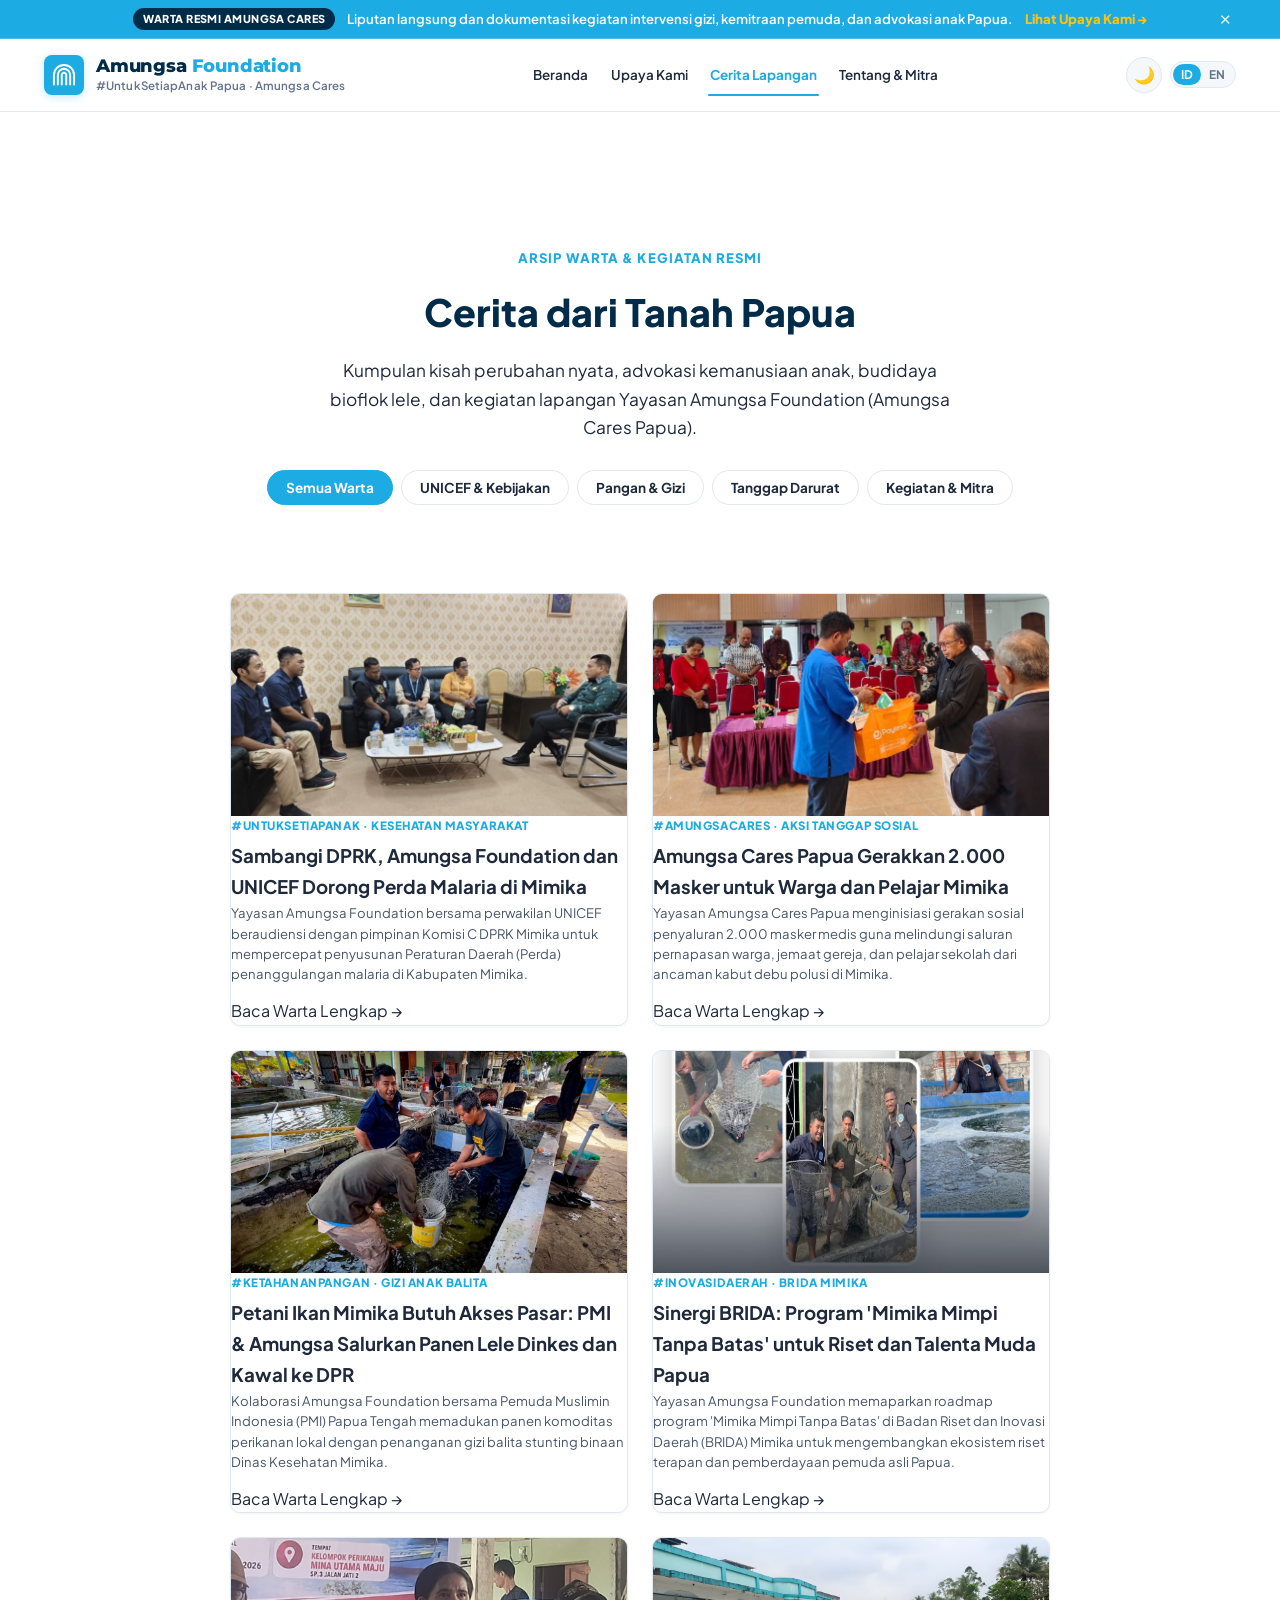
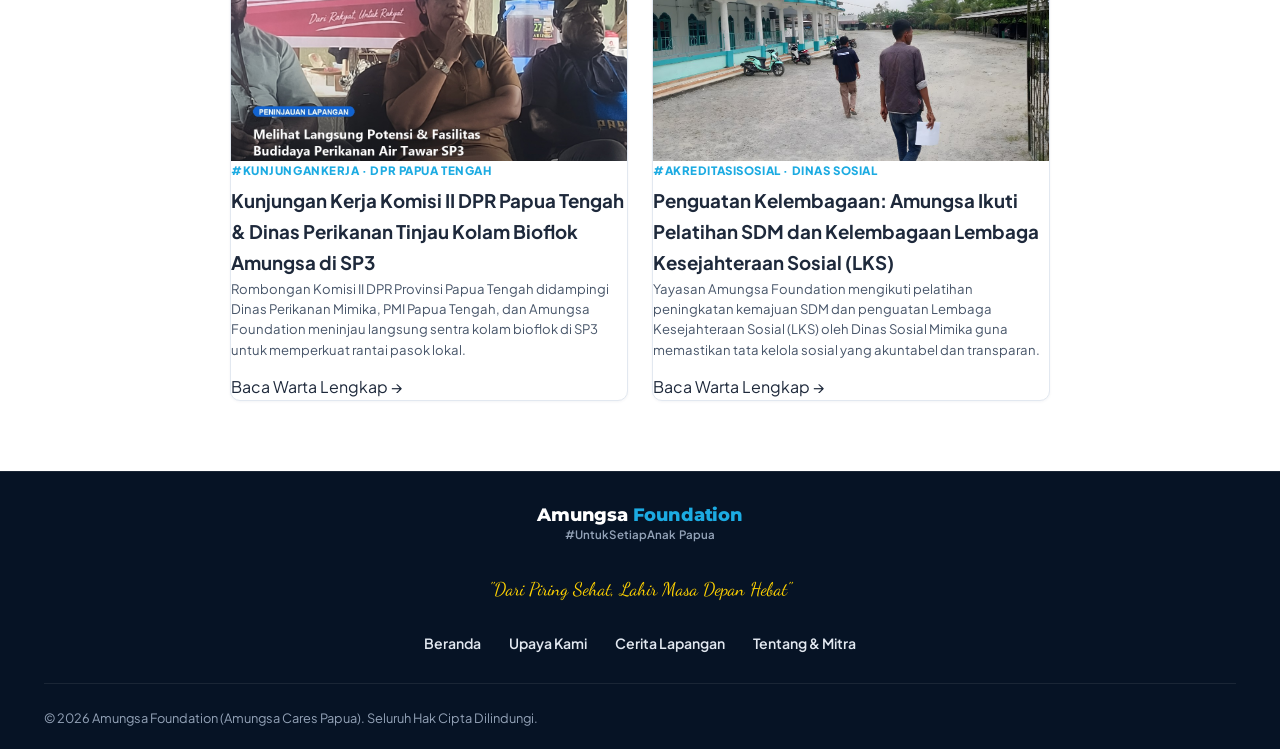
==== berita.html @ 94539292 "feat: buat sistem warta mandiri internal dan integrasikan postingan kegiatan galeri papua & instagra" ====
<!DOCTYPE html>
<html lang="id" data-theme="light">
<head>
  <meta charset="UTF-8">
  <meta name="viewport" content="width=device-width, initial-scale=1.0">
  <title id="pageTitle">Warta & Cerita Lapangan — Amungsa Foundation</title>
  <meta name="description" id="pageDescription" content="Dokumentasi resmi, laporan kegiatan kemanusiaan, aksi gizi balita, dan advokasi kebijakan Yayasan Amungsa Foundation (Amungsa Cares Papua).">

  <!-- Favicon Suite -->
  <link rel="icon" type="image/svg+xml" href="favicon.svg">
  <link rel="icon" type="image/png" sizes="32x32" href="favicon-32x32.png">
  <link rel="icon" type="image/png" sizes="16x16" href="favicon-16x16.png">
  <link rel="apple-touch-icon" sizes="180x180" href="apple-touch-icon.png">
  <link rel="manifest" href="site.webmanifest">
  <meta name="theme-color" content="#1CABE2">

  <!-- Google Fonts -->
  <link rel="preconnect" href="https://fonts.googleapis.com">
  <link rel="preconnect" href="https://fonts.gstatic.com" crossorigin>
  <link href="https://fonts.googleapis.com/css2?family=Dancing+Script:wght@700&family=Montserrat:wght@600;700;800;900&family=Plus+Jakarta+Sans:wght@400;500;600;700;800&display=swap" rel="stylesheet">
  <link rel="stylesheet" href="style.css?v=4.2">
  <style>
    /* ==========================================================================
       STANDALONE ARTICLE & NEWS PORTAL STYLES (UNICEF EDITORIAL DESIGN)
       ========================================================================== */
    .article-page-wrap {
      padding-top: 100px;
      padding-bottom: 70px;
      min-height: 85vh;
      background: var(--color-bg-primary);
    }
    .article-container {
      max-width: 860px;
      margin: 0 auto;
      padding: 0 1.25rem;
    }
    .article-breadcrumb {
      display: flex;
      align-items: center;
      gap: 8px;
      font-size: 0.85rem;
      font-weight: 600;
      color: var(--color-text-secondary);
      margin-bottom: 1.25rem;
    }
    .article-breadcrumb a {
      color: var(--color-unicef-blue);
      text-decoration: none;
    }
    .article-breadcrumb a:hover {
      text-decoration: underline;
    }
    .article-header {
      margin-bottom: 2rem;
    }
    .article-badge-row {
      display: flex;
      align-items: center;
      gap: 10px;
      margin-bottom: 1rem;
      flex-wrap: wrap;
    }
    .article-category-badge {
      display: inline-block;
      background: rgba(28, 171, 226, 0.12);
      color: var(--color-unicef-blue);
      font-size: 0.78rem;
      font-weight: 800;
      letter-spacing: 0.05em;
      text-transform: uppercase;
      padding: 4px 12px;
      border-radius: var(--radius-full);
    }
    .article-read-time {
      font-size: 0.82rem;
      color: var(--color-text-secondary);
      font-weight: 600;
    }
    .article-title {
      font-size: 2.25rem;
      font-weight: 800;
      line-height: 1.25;
      color: var(--color-unicef-navy);
      margin-bottom: 1rem;
    }
    [data-theme="dark"] .article-title {
      color: #ffffff;
    }
    .article-subtitle {
      font-size: 1.15rem;
      line-height: 1.55;
      color: var(--color-text-secondary);
      margin-bottom: 1.5rem;
      font-weight: 500;
    }
    .article-meta-card {
      display: flex;
      align-items: center;
      justify-content: space-between;
      gap: 1rem;
      padding: 1rem 1.25rem;
      background: var(--color-bg-card);
      border: 1px solid var(--color-border);
      border-radius: var(--radius-md);
      flex-wrap: wrap;
    }
    .meta-author-group {
      display: flex;
      flex-direction: column;
      gap: 3px;
    }
    .meta-author-name {
      font-size: 0.92rem;
      font-weight: 700;
      color: var(--color-unicef-navy);
    }
    [data-theme="dark"] .meta-author-name {
      color: #ffffff;
    }
    .meta-date-loc {
      font-size: 0.82rem;
      color: var(--color-text-secondary);
    }
    .meta-share-group {
      display: flex;
      align-items: center;
      gap: 8px;
    }
    .btn-share-item {
      display: inline-flex;
      align-items: center;
      gap: 6px;
      padding: 6px 12px;
      font-size: 0.8rem;
      font-weight: 700;
      border-radius: var(--radius-sm);
      border: 1px solid var(--color-border);
      background: var(--color-bg-primary);
      color: var(--color-unicef-navy);
      cursor: pointer;
      text-decoration: none;
      transition: all 0.2s ease;
    }
    [data-theme="dark"] .btn-share-item {
      color: #ffffff;
    }
    .btn-share-item:hover {
      background: var(--color-unicef-blue);
      color: #ffffff;
      border-color: var(--color-unicef-blue);
    }
    .article-featured-media {
      margin: 2rem 0;
      border-radius: var(--radius-lg);
      overflow: hidden;
      background: var(--color-bg-card);
      border: 1px solid var(--color-border);
    }
    .article-featured-img {
      width: 100%;
      height: auto;
      max-height: 480px;
      object-fit: cover;
      display: block;
    }
    .article-media-caption {
      padding: 0.75rem 1.25rem;
      font-size: 0.84rem;
      color: var(--color-text-secondary);
      font-style: italic;
      background: rgba(0, 0, 0, 0.03);
      border-top: 1px solid var(--color-border);
    }
    .article-body-content {
      font-size: 1.08rem;
      line-height: 1.8;
      color: var(--color-text-primary);
    }
    .article-body-content p {
      margin-bottom: 1.4rem;
    }
    .article-body-content p.lead-paragraph {
      font-size: 1.2rem;
      line-height: 1.7;
      font-weight: 500;
      color: var(--color-unicef-navy);
      border-left: 4px solid var(--color-unicef-blue);
      padding-left: 1.2rem;
      margin-bottom: 1.6rem;
    }
    [data-theme="dark"] .article-body-content p.lead-paragraph {
      color: #e0f2fe;
    }
    .article-body-content h3 {
      font-size: 1.45rem;
      font-weight: 800;
      color: var(--color-unicef-navy);
      margin-top: 2rem;
      margin-bottom: 0.85rem;
    }
    [data-theme="dark"] .article-body-content h3 {
      color: #ffffff;
    }
    .editorial-quote {
      margin: 1.75rem 0;
      padding: 1.25rem 1.5rem;
      background: rgba(28, 171, 226, 0.07);
      border-left: 4px solid var(--color-unicef-yellow);
      border-radius: 0 var(--radius-md) var(--radius-md) 0;
    }
    .editorial-quote p {
      font-size: 1.15rem;
      font-style: italic;
      font-weight: 600;
      color: var(--color-unicef-navy);
      margin-bottom: 0.5rem;
      line-height: 1.6;
    }
    [data-theme="dark"] .editorial-quote p {
      color: #f1f5f9;
    }
    .editorial-quote cite {
      font-size: 0.88rem;
      font-weight: 700;
      color: var(--color-unicef-blue);
      display: block;
    }
    .article-callout-box {
      margin: 1.75rem 0;
      padding: 1.25rem 1.5rem;
      background: var(--color-bg-card);
      border: 1px solid var(--color-border);
      border-radius: var(--radius-md);
    }
    .article-callout-box h4 {
      font-size: 1.05rem;
      font-weight: 800;
      color: var(--color-unicef-navy);
      margin-bottom: 0.75rem;
    }
    [data-theme="dark"] .article-callout-box h4 {
      color: #ffffff;
    }
    .article-callout-box ul {
      padding-left: 1.25rem;
      margin-bottom: 0;
    }
    .article-callout-box li {
      margin-bottom: 0.5rem;
    }
    .article-gallery-section {
      margin-top: 2.5rem;
      padding-top: 1.5rem;
      border-top: 1px solid var(--color-border);
    }
    .article-gallery-title {
      font-size: 1.2rem;
      font-weight: 800;
      color: var(--color-unicef-navy);
      margin-bottom: 1rem;
    }
    [data-theme="dark"] .article-gallery-title {
      color: #ffffff;
    }
    .article-gallery-grid {
      display: grid;
      grid-template-columns: repeat(auto-fit, minmax(240px, 1fr));
      gap: 1rem;
    }
    .gallery-card {
      background: var(--color-bg-card);
      border: 1px solid var(--color-border);
      border-radius: var(--radius-md);
      overflow: hidden;
    }
    .gallery-card img {
      width: 100%;
      height: 180px;
      object-fit: cover;
      display: block;
      cursor: pointer;
      transition: transform 0.25s ease;
    }
    .gallery-card img:hover {
      transform: scale(1.03);
    }
    .gallery-caption {
      padding: 0.65rem 0.85rem;
      font-size: 0.8rem;
      color: var(--color-text-secondary);
      line-height: 1.4;
    }
    .article-footer-nav {
      margin-top: 3rem;
      padding-top: 2rem;
      border-top: 2px solid var(--color-border);
      display: flex;
      justify-content: space-between;
      align-items: center;
      flex-wrap: wrap;
      gap: 1rem;
    }
    .related-stories-section {
      margin-top: 3rem;
      padding-top: 2rem;
      border-top: 1px solid var(--color-border);
    }
    .related-stories-title {
      font-size: 1.35rem;
      font-weight: 800;
      color: var(--color-unicef-navy);
      margin-bottom: 1.25rem;
    }
    [data-theme="dark"] .related-stories-title {
      color: #ffffff;
    }
    .related-grid {
      display: grid;
      grid-template-columns: repeat(auto-fit, minmax(260px, 1fr));
      gap: 1.25rem;
    }

    /* PORTAL VIEW STYLES */
    .portal-hero {
      text-align: center;
      padding: 2rem 0 3rem;
    }
    .portal-hero-tag {
      display: inline-block;
      font-size: 0.82rem;
      font-weight: 800;
      letter-spacing: 0.08em;
      text-transform: uppercase;
      color: var(--color-unicef-blue);
      margin-bottom: 0.75rem;
    }
    .portal-hero-title {
      font-size: 2.35rem;
      font-weight: 900;
      color: var(--color-unicef-navy);
      margin-bottom: 0.85rem;
    }
    [data-theme="dark"] .portal-hero-title {
      color: #ffffff;
    }
    .portal-hero-desc {
      font-size: 1.08rem;
      color: var(--color-text-secondary);
      max-width: 650px;
      margin: 0 auto 1.75rem;
    }
    .portal-filter-tabs {
      display: flex;
      justify-content: center;
      gap: 8px;
      flex-wrap: wrap;
      margin-bottom: 2.5rem;
    }
    .filter-btn {
      padding: 8px 18px;
      font-size: 0.85rem;
      font-weight: 700;
      border-radius: var(--radius-full);
      border: 1px solid var(--color-border);
      background: var(--color-bg-card);
      color: var(--color-text-primary);
      cursor: pointer;
      transition: all 0.2s ease;
    }
    .filter-btn.active, .filter-btn:hover {
      background: var(--color-unicef-blue);
      color: #ffffff;
      border-color: var(--color-unicef-blue);
    }
    .portal-stories-grid {
      display: grid;
      grid-template-columns: repeat(auto-fit, minmax(270px, 1fr));
      gap: 1.5rem;
    }
  </style>
</head>
<body>

  <!-- Top Announcement Bar -->
  <aside class="announcement-bar" id="topAnnouncement">
    <div class="container announcement-content">
      <span class="announcement-tag">WARTA RESMI AMUNGSA CARES</span>
      <p class="announcement-text">
        Liputan langsung dan dokumentasi kegiatan intervensi gizi, kemitraan pemuda, dan advokasi anak Papua.
      </p>
      <a href="index.html#upaya" class="announcement-link">Lihat Upaya Kami →</a>
      <button class="announcement-close" id="closeAnnouncement" title="Tutup" aria-label="Tutup">✕</button>
    </div>
  </aside>

  <!-- Navigation Bar -->
  <header class="navbar" id="navbar">
    <div class="container nav-container">
      <a href="index.html" class="brand-logo" aria-label="Beranda Amungsa Foundation">
        <div class="logo-symbol">
          <svg viewBox="0 0 100 100" class="logo-svg" fill="none" stroke="currentColor" stroke-width="7" stroke-linecap="round">
            <path d="M50 14 C 30 14 14 30 14 50 L 14 84" />
            <path d="M86 84 L 86 50 C 86 30 70 14 50 14" />
            <path d="M50 28 C 38 28 28 38 28 50 L 28 84" />
            <path d="M72 84 L 72 50 C 72 38 62 28 50 28" />
            <path d="M50 42 C 46 42 42 46 42 50 L 42 84" />
            <path d="M58 84 L 58 50 C 58 46 54 42 50 42" />
          </svg>
        </div>
        <div class="brand-text">
          <span class="brand-name">Amungsa <span>Foundation</span></span>
          <span class="brand-sub">#UntukSetiapAnak Papua &middot; Amungsa Cares</span>
        </div>
      </a>

      <nav class="nav-menu" id="navMenu">
        <a href="index.html#beranda" class="nav-link">Beranda</a>
        <a href="index.html#upaya" class="nav-link">Upaya Kami</a>
        <a href="berita.html" class="nav-link active">Cerita Lapangan</a>
        <a href="index.html#tentang" class="nav-link">Tentang &amp; Mitra</a>
      </nav>

      <div class="nav-actions">
        <button class="theme-toggle-btn" id="themeToggleBtn" aria-label="Ganti Mode Tema" title="Ganti Mode Gelap / Terang">
          <span class="theme-icon theme-icon-dark" aria-hidden="true">🌙</span>
          <span class="theme-icon theme-icon-light" aria-hidden="true">☀️</span>
        </button>
        <div class="lang-switch" id="langSwitch">
          <button class="lang-btn active" data-lang="id" title="Bahasa Indonesia">ID</button>
          <button class="lang-btn" data-lang="en" title="English">EN</button>
        </div>
      </div>
    </div>
  </header>

  <main class="article-page-wrap">
    <div class="container article-container" id="mainArticleContent">
      <!-- Dynamic Article Content Injected via JS -->
      <div id="articleDetailView" style="display: none;">
        <nav class="article-breadcrumb" aria-label="Breadcrumb">
          <a href="index.html">Beranda</a>
          <span>/</span>
          <a href="berita.html">Cerita Lapangan</a>
          <span>/</span>
          <span id="bcArticleTitle">Detail Berita</span>
        </nav>

        <header class="article-header">
          <div class="article-badge-row">
            <span class="article-category-badge" id="artCatBadge">Advokasi Kebijakan</span>
            <span class="article-read-time" id="artReadTime">4 menit baca</span>
          </div>
          <h1 class="article-title" id="artTitle">Judul Artikel</h1>
          <p class="article-subtitle" id="artSubtitle">Subjudul ringkasan artikel.</p>

          <div class="article-meta-card">
            <div class="meta-author-group">
              <span class="meta-author-name" id="artAuthor">Tim Redaksi Amungsa Cares</span>
              <span class="meta-date-loc" id="artDateLoc">20 Agustus 2026 &middot; Mimika, Papua Tengah</span>
            </div>
            <div class="meta-share-group">
              <button type="button" class="btn-share-item" id="btnShareWa">
                <span>💬 WhatsApp</span>
              </button>
              <button type="button" class="btn-share-item" id="btnCopyLink">
                <span>🔗 Salin Tautan</span>
              </button>
            </div>
          </div>
        </header>

        <figure class="article-featured-media">
          <img src="" alt="" class="article-featured-img" id="artCoverImg">
          <figcaption class="article-media-caption" id="artCoverCaption"></figcaption>
        </figure>

        <article class="article-body-content" id="artBodyContent">
          <!-- Article text paragraphs -->
        </article>

        <!-- Gallery Section -->
        <section class="article-gallery-section" id="artGallerySection">
          <h3 class="article-gallery-title">📸 Dokumentasi Kegiatan Terkait</h3>
          <div class="article-gallery-grid" id="artGalleryGrid"></div>
        </section>

        <!-- Footer Navigation -->
        <div class="article-footer-nav">
          <a href="berita.html" class="btn btn-unicef-outline">
            &larr; Lihat Semua Cerita &amp; Liputan
          </a>
          <a href="index.html#tentang" class="btn btn-unicef-yellow">
            Hubungi Narahubung &amp; Kemitraan &rarr;
          </a>
        </div>

        <!-- Related Stories -->
        <section class="related-stories-section">
          <h3 class="related-stories-title">Cerita Terkait Lainnya</h3>
          <div class="related-grid" id="relatedStoriesGrid"></div>
        </section>
      </div>

      <!-- Portal View (When no ?id is specified) -->
      <div id="articlePortalView">
        <div class="portal-hero">
          <span class="portal-hero-tag">ARSIP WARTA &amp; KEGIATAN RESMI</span>
          <h1 class="portal-hero-title">Cerita dari Tanah Papua</h1>
          <p class="portal-hero-desc">
            Kumpulan kisah perubahan nyata, advokasi kemanusiaan anak, budidaya bioflok lele, dan kegiatan lapangan Yayasan Amungsa Foundation (Amungsa Cares Papua).
          </p>

          <div class="portal-filter-tabs" id="filterTabs">
            <button type="button" class="filter-btn active" data-filter="all">Semua Warta</button>
            <button type="button" class="filter-btn" data-filter="unicef">UNICEF &amp; Kebijakan</button>
            <button type="button" class="filter-btn" data-filter="pangan">Pangan &amp; Gizi</button>
            <button type="button" class="filter-btn" data-filter="darurat">Tanggap Darurat</button>
            <button type="button" class="filter-btn" data-filter="kegiatan">Kegiatan &amp; Mitra</button>
          </div>
        </div>

        <div class="portal-stories-grid" id="portalStoriesGrid">
          <!-- Populated by JS -->
        </div>
      </div>
    </div>
  </main>

  <!-- Footer -->
  <footer class="footer footer-compact">
    <div class="container footer-content-compact">
      <div class="footer-brand-wrap">
        <a href="index.html" class="brand-logo footer-logo">
          <div class="brand-text">
            <span class="brand-name">Amungsa <span>Foundation</span></span>
            <span class="brand-sub">#UntukSetiapAnak Papua</span>
          </div>
        </a>
        <p class="footer-tagline font-script">"Dari Piring Sehat, Lahir Masa Depan Hebat"</p>
      </div>

      <nav class="footer-nav-links">
        <a href="index.html#beranda">Beranda</a>
        <a href="index.html#upaya">Upaya Kami</a>
        <a href="berita.html">Cerita Lapangan</a>
        <a href="index.html#tentang">Tentang &amp; Mitra</a>
      </nav>

      <div class="footer-bottom-row">
        <p class="footer-copy">&copy; 2026 Amungsa Foundation (Amungsa Cares Papua). Seluruh Hak Cipta Dilindungi.</p>
      </div>
    </div>
  </footer>

  <!-- Scripts -->
  <script src="articles-data.js?v=4.2"></script>
  <script>
    (function() {
      // Theme toggling support
      const themeBtn = document.getElementById('themeToggleBtn');
      const rootHtml = document.documentElement;
      const savedTheme = localStorage.getItem('amungsa-theme') || 'light';
      rootHtml.setAttribute('data-theme', savedTheme);

      if (themeBtn) {
        themeBtn.addEventListener('click', () => {
          const currentTheme = rootHtml.getAttribute('data-theme');
          const newTheme = currentTheme === 'dark' ? 'light' : 'dark';
          rootHtml.setAttribute('data-theme', newTheme);
          localStorage.setItem('amungsa-theme', newTheme);
        });
      }

      // Read article ID from URL query: ?id=...
      const urlParams = new URLSearchParams(window.location.search);
      const articleId = urlParams.get('id');

      const detailView = document.getElementById('articleDetailView');
      const portalView = document.getElementById('articlePortalView');

      if (articleId && typeof AMUNGSA_ARTICLES !== 'undefined') {
        const article = AMUNGSA_ARTICLES.find(a => a.id === articleId) || AMUNGSA_ARTICLES[0];
        renderArticleDetail(article);
      } else {
        renderPortalView();
      }

      function renderArticleDetail(art) {
        portalView.style.display = 'none';
        detailView.style.display = 'block';

        document.title = `${art.title} — Amungsa Foundation`;
        document.getElementById('bcArticleTitle').textContent = art.title;
        document.getElementById('artCatBadge').textContent = art.categoryBadge || art.category;
        document.getElementById('artReadTime').textContent = art.readTime;
        document.getElementById('artTitle').textContent = art.title;
        document.getElementById('artSubtitle').textContent = art.subtitle;
        document.getElementById('artAuthor').textContent = art.author;
        document.getElementById('artDateLoc').textContent = `${art.date} · ${art.location}`;

        const coverImg = document.getElementById('artCoverImg');
        coverImg.src = art.coverImage;
        coverImg.alt = art.title;
        document.getElementById('artCoverCaption').textContent = art.coverCaption;

        document.getElementById('artBodyContent').innerHTML = art.contentHtml;

        // Render Gallery
        const galleryGrid = document.getElementById('artGalleryGrid');
        galleryGrid.innerHTML = '';
        if (art.gallery && art.gallery.length > 0) {
          art.gallery.forEach(g => {
            const card = document.createElement('div');
            card.className = 'gallery-card';
            card.innerHTML = `
              <img src="${g.src}" alt="${g.caption}">
              <div class="gallery-caption">${g.caption}</div>
            `;
            galleryGrid.appendChild(card);
          });
        } else {
          document.getElementById('artGallerySection').style.display = 'none';
        }

        // Share buttons
        const shareWa = document.getElementById('btnShareWa');
        if (shareWa) {
          shareWa.addEventListener('click', () => {
            const shareUrl = encodeURIComponent(window.location.href);
            const shareText = encodeURIComponent(`*${art.title}*\nBaca warta resmi Amungsa Foundation: `);
            window.open(`https://wa.me/?text=${shareText}${shareUrl}`, '_blank');
          });
        }
        const copyBtn = document.getElementById('btnCopyLink');
        if (copyBtn) {
          copyBtn.addEventListener('click', () => {
            navigator.clipboard.writeText(window.location.href).then(() => {
              copyBtn.textContent = '✅ Tautan Tersalin!';
              setTimeout(() => { copyBtn.textContent = '🔗 Salin Tautan'; }, 2500);
            });
          });
        }

        // Related stories (exclude current)
        const relatedGrid = document.getElementById('relatedStoriesGrid');
        relatedGrid.innerHTML = '';
        const related = AMUNGSA_ARTICLES.filter(a => a.id !== art.id).slice(0, 3);
        related.forEach(item => {
          const card = document.createElement('article');
          card.className = 'news-card-compact';
          card.innerHTML = `
            <div class="news-card-thumb">
              <img src="${item.coverImage}" alt="${item.title}">
              <span class="news-thumb-tag">${item.date}</span>
            </div>
            <div class="news-card-info">
              <h4 class="news-card-heading">${item.title}</h4>
              <p class="news-card-desc">${item.summary}</p>
              <a href="berita.html?id=${item.id}" class="news-card-action">Baca Liputan &rarr;</a>
            </div>
          `;
          relatedGrid.appendChild(card);
        });
      }

      function renderPortalView() {
        portalView.style.display = 'block';
        detailView.style.display = 'none';

        const grid = document.getElementById('portalStoriesGrid');
        const filterBtns = document.querySelectorAll('.filter-btn');

        function displayItems(filter) {
          grid.innerHTML = '';
          if (typeof AMUNGSA_ARTICLES === 'undefined') return;

          const filtered = AMUNGSA_ARTICLES.filter(item => {
            if (filter === 'all') return true;
            if (filter === 'unicef') return item.id.includes('malaria') || item.category.toLowerCase().includes('unicef');
            if (filter === 'pangan') return item.id.includes('petani') || item.category.toLowerCase().includes('pangan') || item.category.toLowerCase().includes('gizi');
            if (filter === 'darurat') return item.id.includes('masker') || item.category.toLowerCase().includes('darurat');
            if (filter === 'kegiatan') return item.id.includes('brida') || item.id.includes('kunker') || item.id.includes('lks') || item.category.toLowerCase().includes('sosial') || item.category.toLowerCase().includes('kegiatan');
            return true;
          });

          filtered.forEach(item => {
            const card = document.createElement('article');
            card.className = 'news-card-compact';
            card.innerHTML = `
              <div class="news-card-thumb">
                <img src="${item.coverImage}" alt="${item.title}">
                <span class="news-thumb-tag">${item.date}</span>
              </div>
              <div class="news-card-info">
                <span class="unicef-card-kicker">${item.categoryBadge || item.category}</span>
                <h3 class="news-card-heading" style="margin-top: 4px;">${item.title}</h3>
                <p class="news-card-desc">${item.summary}</p>
                <a href="berita.html?id=${item.id}" class="news-card-action">Baca Warta Lengkap &rarr;</a>
              </div>
            `;
            grid.appendChild(card);
          });
        }

        filterBtns.forEach(btn => {
          btn.addEventListener('click', () => {
            filterBtns.forEach(b => b.classList.remove('active'));
            btn.classList.add('active');
            const cat = btn.getAttribute('data-filter') || 'all';
            displayItems(cat);
          });
        });

        displayItems('all');
      }
    })();
  </script>
</body>
</html>
---- style.css ----
/* ==========================================================================
   AMUNGSA FOUNDATION — OFFICIAL HUMANITARIAN WEBSITE STYLESHEET
   UNICEF-INSPIRED CLEAN HUMANITARIAN DESIGN SYSTEM
   "Untuk Setiap Generasi Papua: Dari Piring Sehat, Lahir Masa Depan Hebat"
   ========================================================================== */

:root {
  /* UNICEF Humanitarian Brand Colors */
  --color-unicef-blue: #1CABE2;        /* Official UNICEF Cyan Blue */
  --color-unicef-blue-hover: #1594C6;
  --color-unicef-blue-light: #EBF7FD;
  --color-unicef-navy: #002B49;        /* Official UNICEF Deep Navy */
  --color-unicef-navy-hover: #001E33;
  --color-unicef-yellow: #FFC20E;      /* Official UNICEF High-Conversion Yellow */
  --color-unicef-yellow-hover: #E5AC00;
  --color-unicef-slate: #1C2B39;
  --color-unicef-ice: #F4F8FA;         /* Soft neutral background */
  --color-unicef-tint: #EBF7FD;        /* Soft ice blue wash */

  /* Neutral Surface & Card System (Default Clean Light) */
  --color-bg-base: #FFFFFF;
  --color-bg-surface: #FFFFFF;
  --color-bg-alt: #F4F8FA;
  --color-bg-card: #FFFFFF;
  --color-bg-card-hover: #F8FBFE;

  /* Typography & Token Palette */
  --color-primary: #1CABE2;
  --color-primary-hover: #1594C6;
  --color-navy: #002B49;
  --color-yellow: #FFC20E;
  --color-emerald: #059669;

  --color-text-main: #1E293B;
  --color-text-muted: #475569;
  --color-text-subtle: #64748B;
  --color-border: #E2E8F0;
  --color-border-hover: #1CABE2;

  --font-main: 'Plus Jakarta Sans', -apple-system, BlinkMacSystemFont, "Segoe UI", Roboto, sans-serif;
  --font-heading: 'Montserrat', -apple-system, BlinkMacSystemFont, sans-serif;
  --font-script: 'Dancing Script', cursive;

  --radius-xs: 4px;
  --radius-sm: 6px;
  --radius-md: 10px;
  --radius-lg: 14px;
  --radius-full: 9999px;

  /* Soft Humanistic Elevation (No harsh neon or dark shadows) */
  --shadow-xs: 0 1px 3px rgba(0, 43, 73, 0.05);
  --shadow-card: 0 4px 16px rgba(0, 43, 73, 0.06);
  --shadow-card-hover: 0 10px 28px rgba(0, 43, 73, 0.12);
  --shadow-modal: 0 20px 48px rgba(0, 43, 73, 0.25);

  --transition: all 0.2s cubic-bezier(0.4, 0, 0.2, 1);
}

/* --------------------------------------------------------------------------
   Dark Mode Support (Clean Humanitarian Dark Slate)
   -------------------------------------------------------------------------- */
[data-theme="dark"] {
  --color-bg-base: #071526;
  --color-bg-surface: #0C1E34;
  --color-bg-alt: #081B30;
  --color-bg-card: #102642;
  --color-bg-card-hover: #163255;

  --color-text-main: #F8FAFC;
  --color-text-muted: #94A3B8;
  --color-text-subtle: #64748B;
  --color-border: #1E3A5F;
  --color-border-hover: #1CABE2;

  --shadow-card: 0 4px 20px rgba(0, 0, 0, 0.4);
  --shadow-card-hover: 0 10px 30px rgba(0, 0, 0, 0.6);
}

/* --------------------------------------------------------------------------
   Base & Reset
   -------------------------------------------------------------------------- */
*, *::before, *::after {
  box-sizing: border-box;
  margin: 0;
  padding: 0;
}

html {
  scroll-behavior: smooth;
  overflow-x: hidden;
  width: 100%;
  max-width: 100vw;
}

body {
  font-family: var(--font-main);
  background-color: var(--color-bg-base);
  color: var(--color-text-main);
  line-height: 1.65;
  overflow-x: hidden;
  width: 100%;
  max-width: 100vw;
  position: relative;
  -webkit-font-smoothing: antialiased;
  -moz-osx-font-smoothing: grayscale;
}

img {
  max-width: 100%;
  height: auto;
  display: block;
}

a {
  color: inherit;
  text-decoration: none;
  transition: var(--transition);
}

button {
  font-family: inherit;
  cursor: pointer;
  border: none;
  background: transparent;
}

.container {
  width: 100%;
  max-width: 1240px;
  margin: 0 auto;
  padding: 0 1.5rem;
}

.font-script {
  font-family: var(--font-script);
}

/* --------------------------------------------------------------------------
   Top Announcement Bar (UNICEF Humanitarian Style)
   -------------------------------------------------------------------------- */
.announcement-bar {
  background-color: var(--color-unicef-blue);
  color: #FFFFFF;
  padding: 8px 0;
  font-size: 0.82rem;
  border-bottom: 1px solid rgba(255, 255, 255, 0.2);
  position: relative;
  z-index: 101;
}

.announcement-content {
  display: flex;
  align-items: center;
  justify-content: center;
  gap: 12px;
  text-align: center;
  padding: 0 2rem;
  position: relative;
}

.announcement-tag {
  background-color: var(--color-unicef-navy);
  color: #FFFFFF;
  padding: 2px 10px;
  border-radius: var(--radius-full);
  font-weight: 800;
  font-size: 0.68rem;
  text-transform: uppercase;
  letter-spacing: 0.04em;
  white-space: nowrap;
}

.announcement-text {
  font-weight: 600;
  overflow: hidden;
  text-overflow: ellipsis;
  white-space: nowrap;
}

.announcement-link {
  color: var(--color-unicef-yellow);
  font-weight: 800;
  white-space: nowrap;
}

.announcement-link:hover {
  text-decoration: underline;
  color: #FFFFFF;
}

.announcement-close {
  position: absolute;
  right: 1.25rem;
  top: 50%;
  transform: translateY(-50%);
  background: transparent;
  color: #FFFFFF;
  font-size: 0.95rem;
  padding: 4px 8px;
  border-radius: var(--radius-xs);
  transition: var(--transition);
  opacity: 0.85;
}

.announcement-close:hover {
  opacity: 1;
  background: rgba(0, 0, 0, 0.15);
}

/* --------------------------------------------------------------------------
   Navigation Bar (UNICEF Clean Humanitarian Header)
   -------------------------------------------------------------------------- */
.navbar {
  position: sticky;
  top: 0;
  background-color: #FFFFFF;
  border-bottom: 1px solid var(--color-border);
  z-index: 100;
  transition: background-color 0.2s ease, box-shadow 0.2s ease;
}

[data-theme="dark"] .navbar {
  background-color: #071526;
  border-bottom-color: var(--color-border);
}

.navbar.scrolled {
  box-shadow: 0 4px 20px rgba(0, 43, 73, 0.08);
}

[data-theme="dark"] .navbar.scrolled {
  box-shadow: 0 4px 20px rgba(0, 0, 0, 0.45);
}

.nav-container {
  display: flex;
  align-items: center;
  justify-content: space-between;
  height: 72px;
  gap: 1rem;
}

.brand-logo {
  display: flex;
  align-items: center;
  gap: 12px;
  text-decoration: none;
  flex-shrink: 0;
}

.logo-symbol {
  width: 40px;
  height: 40px;
  background-color: var(--color-unicef-blue);
  color: #FFFFFF;
  border-radius: 8px;
  display: flex;
  align-items: center;
  justify-content: center;
  padding: 6px;
  flex-shrink: 0;
  box-shadow: 0 2px 8px rgba(28, 171, 226, 0.25);
}

.logo-svg {
  width: 100%;
  height: 100%;
}

.brand-text {
  display: flex;
  flex-direction: column;
}

.brand-name {
  font-family: var(--font-heading);
  font-size: 1.15rem;
  font-weight: 800;
  color: var(--color-unicef-navy);
  line-height: 1.15;
  letter-spacing: -0.01em;
}

[data-theme="dark"] .brand-name {
  color: #FFFFFF;
}

.brand-name span {
  color: var(--color-unicef-blue);
}

.brand-sub {
  font-size: 0.72rem;
  font-weight: 600;
  color: var(--color-text-subtle);
  letter-spacing: 0.01em;
}

/* Nav Menu */
.nav-menu {
  display: flex;
  align-items: center;
  gap: 1.15rem;
}

.nav-link {
  font-size: 0.84rem;
  font-weight: 600;
  color: var(--color-text-main);
  padding: 6px 2px;
  position: relative;
  white-space: nowrap;
}

.nav-link:hover {
  color: var(--color-unicef-blue);
}

.nav-link.active {
  color: var(--color-unicef-blue);
  font-weight: 700;
}

.nav-link.active::after {
  content: '';
  position: absolute;
  bottom: -4px;
  left: 0;
  right: 0;
  height: 2.5px;
  background-color: var(--color-unicef-blue);
  border-radius: var(--radius-full);
}

/* Nav Actions */
.nav-actions {
  display: flex;
  align-items: center;
  gap: 8px;
  flex-shrink: 0;
}

/* UNICEF Action Button (High-Conversion Yellow) */
.btn-unicef-cta {
  background-color: var(--color-unicef-yellow);
  color: var(--color-unicef-navy) !important;
  font-weight: 800;
  font-size: 0.84rem;
  padding: 0.5rem 1.15rem;
  border-radius: var(--radius-sm);
  display: inline-flex;
  align-items: center;
  justify-content: center;
  gap: 6px;
  white-space: nowrap;
  box-shadow: 0 2px 8px rgba(255, 194, 14, 0.3);
  transition: var(--transition);
}

.btn-unicef-cta:hover {
  background-color: var(--color-unicef-yellow-hover);
  transform: translateY(-1px);
  box-shadow: 0 4px 12px rgba(255, 194, 14, 0.4);
}

/* Theme Toggle Button */
.theme-toggle-btn {
  width: 36px;
  height: 36px;
  border-radius: var(--radius-full);
  background-color: var(--color-bg-alt);
  border: 1px solid var(--color-border);
  display: flex;
  align-items: center;
  justify-content: center;
  font-size: 0.95rem;
  transition: var(--transition);
}

.theme-toggle-btn:hover {
  background-color: var(--color-border);
}

.theme-icon-light { display: none; }
.theme-icon-dark { display: inline-block; }
.theme-toggle-btn.is-light .theme-icon-dark { display: none; }
.theme-toggle-btn.is-light .theme-icon-light { display: inline-block; }

/* Language Switcher */
.lang-switch {
  display: inline-flex;
  align-items: center;
  background-color: var(--color-bg-alt);
  border: 1px solid var(--color-border);
  border-radius: var(--radius-full);
  padding: 2px;
}

.lang-btn {
  font-size: 0.74rem;
  font-weight: 700;
  padding: 3px 8px;
  border-radius: var(--radius-full);
  color: var(--color-text-subtle);
  transition: var(--transition);
}

.lang-btn:hover {
  color: var(--color-text-main);
}

.lang-btn.active {
  background-color: var(--color-unicef-blue);
  color: #FFFFFF;
}

/* Mobile Toggle */
.mobile-toggle {
  display: none;
  flex-direction: column;
  justify-content: space-between;
  width: 34px;
  height: 28px;
  padding: 4px;
}

.mobile-toggle span {
  display: block;
  height: 2.5px;
  width: 100%;
  background-color: var(--color-text-main);
  border-radius: var(--radius-full);
  transition: var(--transition);
}

/* --------------------------------------------------------------------------
   Buttons (UNICEF Button System)
   -------------------------------------------------------------------------- */
.btn {
  display: inline-flex;
  align-items: center;
  justify-content: center;
  gap: 8px;
  font-weight: 700;
  font-size: 0.92rem;
  padding: 0.75rem 1.5rem;
  border-radius: var(--radius-sm);
  cursor: pointer;
  transition: var(--transition);
  text-decoration: none;
  line-height: 1.25;
}

.btn-lg {
  padding: 0.85rem 1.75rem;
  font-size: 0.96rem;
}

.btn-block {
  width: 100%;
}

.btn-unicef-yellow {
  background-color: var(--color-unicef-yellow);
  color: var(--color-unicef-navy);
  box-shadow: 0 3px 10px rgba(255, 194, 14, 0.35);
}

.btn-unicef-yellow:hover {
  background-color: var(--color-unicef-yellow-hover);
  transform: translateY(-2px);
  box-shadow: 0 6px 16px rgba(255, 194, 14, 0.45);
}

.btn-unicef-outline {
  background: transparent;
  border: 2px solid var(--color-unicef-blue);
  color: var(--color-unicef-blue);
}

.btn-unicef-outline:hover {
  background-color: var(--color-unicef-blue);
  color: #FFFFFF;
  transform: translateY(-2px);
}

[data-theme="dark"] .btn-unicef-outline {
  color: #38BDF8;
  border-color: #38BDF8;
}

[data-theme="dark"] .btn-unicef-outline:hover {
  background-color: #38BDF8;
  color: #071526;
}

.btn-unicef-white {
  background-color: #FFFFFF;
  color: var(--color-unicef-navy);
  box-shadow: 0 3px 10px rgba(0, 0, 0, 0.15);
}

.btn-unicef-white:hover {
  background-color: #F1F5F9;
  transform: translateY(-2px);
}

.btn-unicef-outline-white {
  background: transparent;
  border: 2px solid rgba(255, 255, 255, 0.8);
  color: #FFFFFF;
}

.btn-unicef-outline-white:hover {
  background: rgba(255, 255, 255, 0.15);
  border-color: #FFFFFF;
  transform: translateY(-2px);
}

/* --------------------------------------------------------------------------
   Hero Section (Clean, Compact UNICEF Split Hero Banner)
   -------------------------------------------------------------------------- */
.unicef-hero-section {
  position: relative;
  background-color: var(--color-bg-base);
  padding: 1.75rem 0 2rem 0;
  border-bottom: 1px solid var(--color-border);
}

.unicef-hero-container {
  max-width: 1240px;
  margin: 0 auto;
  padding: 0 1.5rem;
}

/* 2-Column Split Hero Stage */
.unicef-hero-stage {
  display: grid;
  grid-template-columns: 1.18fr 0.82fr;
  gap: 1.75rem;
  align-items: stretch;
  margin-bottom: 1.5rem;
}

.unicef-hero-media {
  position: relative;
  width: 100%;
  min-height: 350px;
  border-radius: 8px;
  overflow: hidden;
  box-shadow: var(--shadow-card);
  border: 1px solid var(--color-border);
  background-color: #002B49;
}

.unicef-hero-img {
  width: 100%;
  height: 100%;
  object-fit: cover;
  object-position: center;
  display: block;
}

.unicef-hero-overlay-shade {
  position: absolute;
  top: 0;
  left: 0;
  width: 100%;
  height: 100%;
  background: linear-gradient(180deg, rgba(0, 43, 73, 0.05) 0%, rgba(0, 43, 73, 0.6) 100%);
}

.unicef-photo-credit-badge {
  position: absolute;
  bottom: 10px;
  right: 12px;
  z-index: 5;
  background: rgba(0, 43, 73, 0.85);
  backdrop-filter: blur(4px);
  color: #FFFFFF;
  font-size: 0.7rem;
  font-weight: 600;
  padding: 4px 10px;
  border-radius: 4px;
  display: flex;
  align-items: center;
  gap: 5px;
  letter-spacing: 0.02em;
}

.credit-camera-icon {
  font-size: 0.8rem;
}

/* Compact UNICEF Editorial Card */
.unicef-editorial-card {
  position: relative;
  z-index: 2;
  background-color: var(--color-bg-card);
  border-radius: 8px;
  padding: 1.75rem 2rem;
  box-shadow: var(--shadow-card);
  border: 1px solid var(--color-border);
  border-left: 5px solid var(--color-unicef-blue);
  display: flex;
  flex-direction: column;
  justify-content: center;
}

[data-theme="dark"] .unicef-editorial-card {
  background-color: #00223A;
  border-color: rgba(255, 255, 255, 0.12);
  border-left: 5px solid var(--color-unicef-blue);
}

.unicef-card-kicker {
  display: inline-flex;
  align-items: center;
  gap: 6px;
  color: var(--color-unicef-blue);
  font-size: 0.72rem;
  font-weight: 800;
  text-transform: uppercase;
  letter-spacing: 0.06em;
  margin-bottom: 0.5rem;
}

.kicker-pulse {
  width: 7px;
  height: 7px;
  background-color: var(--color-unicef-blue);
  border-radius: 50%;
  display: inline-block;
  box-shadow: 0 0 0 3px rgba(28, 171, 226, 0.25);
}

.unicef-card-title {
  font-family: var(--font-heading);
  font-size: clamp(1.75rem, 2.5vw, 2.25rem);
  font-weight: 900;
  color: var(--color-unicef-navy);
  line-height: 1.18;
  margin-bottom: 0.75rem;
  letter-spacing: -0.02em;
}

[data-theme="dark"] .unicef-card-title {
  color: #FFFFFF;
}

.unicef-cyan-text {
  color: var(--color-unicef-blue);
}

.unicef-card-desc {
  font-size: 0.92rem;
  line-height: 1.6;
  color: var(--color-text-muted);
  margin-bottom: 1.15rem;
}

[data-theme="dark"] .unicef-card-desc {
  color: #CBD5E1;
}

.unicef-card-actions {
  display: flex;
  flex-wrap: wrap;
  gap: 0.75rem;
  margin-bottom: 0.85rem;
}

.btn-unicef-yellow {
  background-color: var(--color-unicef-yellow);
  color: var(--color-unicef-navy);
  font-family: var(--font-heading);
  font-weight: 900;
  font-size: 0.85rem;
  letter-spacing: 0.03em;
  padding: 0.7rem 1.4rem;
  border-radius: 4px;
  text-decoration: none;
  display: inline-flex;
  align-items: center;
  justify-content: center;
  gap: 6px;
  box-shadow: 0 2px 8px rgba(255, 194, 14, 0.35);
  transition: transform 0.2s ease, background-color 0.2s ease, box-shadow 0.2s ease;
  border: none;
  cursor: pointer;
}

.btn-unicef-yellow:hover {
  background-color: var(--color-unicef-yellow-hover);
  transform: translateY(-1px);
  box-shadow: 0 4px 12px rgba(255, 194, 14, 0.45);
}

.btn-unicef-outline {
  background-color: transparent;
  color: var(--color-unicef-blue);
  border: 1.5px solid var(--color-unicef-blue);
  font-family: var(--font-heading);
  font-weight: 700;
  font-size: 0.85rem;
  padding: 0.7rem 1.25rem;
  border-radius: 4px;
  text-decoration: none;
  display: inline-flex;
  align-items: center;
  justify-content: center;
  gap: 6px;
  transition: all 0.2s ease;
}

.btn-unicef-outline:hover {
  background-color: var(--color-unicef-tint);
  border-color: var(--color-unicef-blue);
  transform: translateY(-1px);
}

.unicef-card-meta {
  display: flex;
  flex-wrap: wrap;
  align-items: center;
  gap: 6px;
  padding-top: 0.75rem;
  border-top: 1px solid var(--color-border);
  font-size: 0.76rem;
}

.meta-pill-cyan {
  background-color: var(--color-unicef-tint);
  color: var(--color-unicef-blue);
  font-weight: 800;
  padding: 2px 7px;
  border-radius: 3px;
  text-transform: uppercase;
  letter-spacing: 0.03em;
}

[data-theme="dark"] .meta-pill-cyan {
  background-color: rgba(28, 171, 226, 0.2);
}

.meta-pill-white {
  color: var(--color-unicef-navy);
  font-weight: 600;
}

[data-theme="dark"] .meta-pill-white {
  color: #FFFFFF;
}

.meta-pill-muted {
  color: var(--color-text-subtle);
}

/* Compact Evidence Impact Strip */
.unicef-impact-strip {
  display: grid;
  grid-template-columns: repeat(4, 1fr);
  gap: 0.85rem;
  margin-top: 0;
}

.impact-strip-card {
  background-color: var(--color-bg-card);
  border: 1px solid var(--color-border);
  border-radius: 6px;
  padding: 0.85rem 0.75rem;
  text-align: center;
  box-shadow: var(--shadow-xs);
  transition: transform 0.2s ease, border-color 0.2s ease;
}

.impact-strip-card:hover {
  transform: translateY(-1px);
  border-color: var(--color-unicef-blue);
}

.strip-num-wrap {
  display: flex;
  align-items: baseline;
  justify-content: center;
  gap: 2px;
  margin-bottom: 2px;
}

.impact-strip-card .stat-number {
  font-family: var(--font-heading);
  font-size: 1.85rem;
  font-weight: 900;
  color: var(--color-unicef-blue);
  line-height: 1;
}

.impact-strip-card .stat-suffix {
  font-family: var(--font-heading);
  font-size: 1.2rem;
  font-weight: 800;
  color: var(--color-unicef-blue);
}

.strip-label {
  font-size: 0.78rem;
  font-weight: 600;
  color: var(--color-text-muted);
}

@media (max-width: 900px) {
  .unicef-hero-stage {
    grid-template-columns: 1fr;
    gap: 1.25rem;
  }
  .unicef-hero-media {
    min-height: 260px;
    order: -1;
  }
  .unicef-impact-strip {
    grid-template-columns: repeat(2, 1fr);
  }
}

/* --------------------------------------------------------------------------
   UNICEF Signature Mission Ribbon (Full-Width Brand Band)
   -------------------------------------------------------------------------- */
.unicef-mission-ribbon {
  background-color: var(--color-unicef-blue);
  color: #FFFFFF;
  padding: 1.25rem 0;
  border-top: 1px solid rgba(255, 255, 255, 0.2);
  border-bottom: 1px solid rgba(255, 255, 255, 0.2);
}

.ribbon-inner {
  display: flex;
  align-items: center;
  justify-content: space-between;
  gap: 2rem;
}

.ribbon-brand {
  display: flex;
  align-items: center;
  gap: 8px;
  flex-shrink: 0;
}

.ribbon-emblem {
  font-size: 1.3rem;
}

.ribbon-tag {
  font-family: var(--font-heading);
  font-size: 0.78rem;
  font-weight: 800;
  letter-spacing: 0.06em;
  text-transform: uppercase;
}

.ribbon-text {
  font-size: 0.95rem;
  font-weight: 600;
  font-style: italic;
  line-height: 1.45;
  text-align: center;
  flex: 1;
  margin: 0;
}

.ribbon-cta {
  background-color: var(--color-unicef-yellow);
  color: var(--color-unicef-navy);
  font-weight: 800;
  font-size: 0.84rem;
  padding: 0.5rem 1.15rem;
  border-radius: var(--radius-full);
  white-space: nowrap;
  flex-shrink: 0;
  box-shadow: 0 2px 6px rgba(0, 0, 0, 0.15);
}

.ribbon-cta:hover {
  background-color: var(--color-unicef-yellow-hover);
  transform: translateY(-1px);
}

/* --------------------------------------------------------------------------
   Sections General & Typography
   -------------------------------------------------------------------------- */
.section {
  padding: 2.75rem 0;
}

.text-center {
  text-align: center;
}

.section-header {
  max-width: 760px;
  margin: 0 auto 1.5rem auto;
}

.section-tag {
  display: inline-block;
  font-size: 0.76rem;
  font-weight: 800;
  text-transform: uppercase;
  letter-spacing: 0.08em;
  color: var(--color-unicef-blue);
  margin-bottom: 0.65rem;
}

.section-tag-light {
  display: inline-block;
  font-size: 0.76rem;
  font-weight: 800;
  text-transform: uppercase;
  letter-spacing: 0.08em;
  color: #38BDF8;
  margin-bottom: 0.65rem;
}

.section-title {
  font-family: var(--font-heading);
  font-size: clamp(1.8rem, 2.8vw, 2.4rem);
  font-weight: 800;
  color: var(--color-unicef-navy);
  line-height: 1.25;
  margin-bottom: 0.85rem;
  letter-spacing: -0.01em;
}

[data-theme="dark"] .section-title {
  color: #FFFFFF;
}

.section-subtitle {
  font-size: 1rem;
  line-height: 1.65;
  color: var(--color-text-muted);
}

/* --------------------------------------------------------------------------
   Section: Upaya Kami (UNICEF Thematic Focus Pillars)
   -------------------------------------------------------------------------- */
.section-program {
  background-color: var(--color-bg-base);
}

.unicef-program-grid {
  display: grid;
  grid-template-columns: repeat(4, 1fr);
  gap: 1.5rem;
}

.unicef-program-card {
  background-color: var(--color-bg-card);
  border: 1px solid var(--color-border);
  border-radius: 6px;
  overflow: hidden;
  box-shadow: var(--shadow-card);
  display: flex;
  flex-direction: column;
  height: 100%;
  transition: transform 0.25s ease, box-shadow 0.25s ease, border-color 0.25s ease;
}

.unicef-program-card:hover {
  transform: translateY(-4px);
  border-color: var(--color-unicef-blue);
  box-shadow: 0 10px 24px rgba(0, 43, 73, 0.1);
}

.unicef-card-media {
  position: relative;
  aspect-ratio: 16/10;
  overflow: hidden;
  background-color: #E2E8F0;
}

.unicef-card-img {
  width: 100%;
  height: 100%;
  object-fit: cover;
  transition: transform 0.4s ease;
}

.unicef-program-card:hover .unicef-card-img {
  transform: scale(1.04);
}

.unicef-media-tag {
  position: absolute;
  top: 10px;
  left: 10px;
  background-color: var(--color-unicef-blue);
  color: #FFFFFF;
  font-size: 0.68rem;
  font-weight: 800;
  padding: 3px 8px;
  border-radius: 3px;
  text-transform: uppercase;
  letter-spacing: 0.04em;
  box-shadow: 0 2px 6px rgba(0, 0, 0, 0.2);
}

.unicef-card-body {
  padding: 1.5rem 1.35rem;
  display: flex;
  flex-direction: column;
  flex-grow: 1;
}

.unicef-card-kicker {
  font-size: 0.72rem;
  font-weight: 800;
  color: var(--color-unicef-blue);
  text-transform: uppercase;
  letter-spacing: 0.05em;
  margin-bottom: 6px;
  display: block;
}

.unicef-program-card .unicef-card-title {
  font-family: var(--font-heading);
  font-size: 1.12rem;
  font-weight: 800;
  color: var(--color-unicef-navy);
  margin-bottom: 0.65rem;
  line-height: 1.35;
}

[data-theme="dark"] .unicef-program-card .unicef-card-title {
  color: #FFFFFF;
}

.unicef-card-snippet {
  font-size: 0.88rem;
  line-height: 1.6;
  color: var(--color-text-muted);
  margin-bottom: 1.25rem;
  flex-grow: 1;
}

.unicef-card-link {
  font-size: 0.84rem;
  font-weight: 700;
  color: var(--color-unicef-blue);
  display: inline-flex;
  align-items: center;
  gap: 4px;
  text-decoration: none;
  transition: color 0.2s ease, gap 0.2s ease;
}

.unicef-card-link:hover {
  color: var(--color-unicef-blue-hover);
  gap: 8px;
}

/* --------------------------------------------------------------------------
   Section: Cerita Lapangan & Berita (UNICEF Editorial Mosaic)
   -------------------------------------------------------------------------- */
.section-news {
  background-color: var(--color-bg-alt);
}

.unicef-mosaic-grid {
  display: grid;
  grid-template-columns: repeat(3, 1fr);
  gap: 1.75rem;
}

.unicef-story-card {
  background-color: var(--color-bg-card);
  border: 1px solid var(--color-border);
  border-radius: 6px;
  overflow: hidden;
  box-shadow: var(--shadow-card);
  display: flex;
  flex-direction: column;
  transition: transform 0.25s ease, box-shadow 0.25s ease, border-color 0.25s ease;
}

.unicef-story-card:hover {
  transform: translateY(-4px);
  border-color: var(--color-unicef-blue);
  box-shadow: 0 12px 28px rgba(0, 43, 73, 0.12);
}

.unicef-story-thumb {
  position: relative;
  aspect-ratio: 16/9;
  background-color: #E2E8F0;
  overflow: hidden;
}

.unicef-story-img {
  width: 100%;
  height: 100%;
  object-fit: cover;
  transition: transform 0.4s ease;
}

.unicef-story-card:hover .unicef-story-img {
  transform: scale(1.04);
}

.unicef-story-date {
  position: absolute;
  top: 10px;
  left: 10px;
  background: rgba(0, 43, 73, 0.88);
  backdrop-filter: blur(4px);
  color: #FFFFFF;
  border-radius: 4px;
  padding: 4px 8px;
  display: flex;
  flex-direction: column;
  align-items: center;
  line-height: 1.1;
  text-align: center;
}

.unicef-story-date .date-num {
  font-size: 1rem;
  font-weight: 900;
}

.unicef-story-date .date-str {
  font-size: 0.62rem;
  font-weight: 700;
  color: var(--color-unicef-yellow);
}

.unicef-story-kicker-tag {
  position: absolute;
  bottom: 10px;
  left: 10px;
  background-color: var(--color-unicef-blue);
  color: #FFFFFF;
  font-size: 0.66rem;
  font-weight: 800;
  padding: 3px 8px;
  border-radius: 3px;
  letter-spacing: 0.04em;
  box-shadow: 0 2px 4px rgba(0,0,0,0.2);
}

.unicef-story-body {
  padding: 1.5rem;
  display: flex;
  flex-direction: column;
  flex-grow: 1;
}

.unicef-story-title {
  font-family: var(--font-heading);
  font-size: 1.12rem;
  font-weight: 800;
  color: var(--color-unicef-navy);
  line-height: 1.35;
  margin-bottom: 0.75rem;
}

[data-theme="dark"] .unicef-story-title {
  color: #FFFFFF;
}

.unicef-story-snippet {
  font-size: 0.88rem;
  line-height: 1.6;
  color: var(--color-text-muted);
  margin-bottom: 1.25rem;
  flex-grow: 1;
}

.unicef-story-footer {
  display: flex;
  align-items: center;
  justify-content: space-between;
  padding-top: 1rem;
  border-top: 1px solid var(--color-border);
  font-size: 0.8rem;
  gap: 0.75rem;
}

.story-byline {
  color: var(--color-text-subtle);
  font-weight: 600;
}

.story-link-more {
  color: var(--color-unicef-blue);
  font-weight: 700;
  text-decoration: none;
}

.story-link-more:hover {
  text-decoration: underline;
}

.story-actions {
  display: flex;
  align-items: center;
  gap: 6px;
}

.story-badge-yt {
  background-color: #DC2626;
  color: #FFFFFF !important;
  font-size: 0.74rem;
  font-weight: 700;
  padding: 3px 8px;
  border-radius: 3px;
  text-decoration: none;
}

.story-badge-read {
  color: var(--color-unicef-blue);
  font-weight: 700;
  text-decoration: none;
  font-size: 0.8rem;
}

.story-badge-read:hover {
  text-decoration: underline;
}

/* --------------------------------------------------------------------------
   Section: Dampak Nyata (High Impact Navy Container)
   -------------------------------------------------------------------------- */
.section-impact {
  padding: 3rem 0;
  background-color: var(--color-bg-base);
}

.impact-box-unicef {
  background-color: var(--color-unicef-navy);
  border-radius: 8px;
  padding: 3.5rem 3rem;
  color: #FFFFFF;
  box-shadow: var(--shadow-card);
}

.impact-header-row {
  display: grid;
  grid-template-columns: 1.1fr 0.9fr;
  gap: 2.5rem;
  align-items: flex-end;
  margin-bottom: 3rem;
  padding-bottom: 2rem;
  border-bottom: 1px solid rgba(255, 255, 255, 0.15);
}

.impact-title {
  font-family: var(--font-heading);
  font-size: clamp(1.8rem, 2.6vw, 2.3rem);
  font-weight: 800;
  color: #FFFFFF;
  line-height: 1.2;
}

.impact-desc {
  font-size: 0.95rem;
  line-height: 1.65;
  color: #CBD5E1;
  margin: 0;
}

.impact-numbers-grid {
  display: grid;
  grid-template-columns: repeat(4, 1fr);
  gap: 2rem;
}

.impact-stat-item {
  text-align: left;
}

.stat-big {
  font-family: var(--font-heading);
  font-size: clamp(2.2rem, 3.4vw, 2.9rem);
  font-weight: 900;
  color: var(--color-unicef-yellow);
  line-height: 1;
  margin-bottom: 0.5rem;
}

.stat-name {
  font-size: 1rem;
  font-weight: 800;
  color: #FFFFFF;
  margin-bottom: 0.25rem;
}

.stat-sub {
  font-size: 0.82rem;
  color: #94A3B8;
  line-height: 1.45;
  margin: 0;
}

/* --------------------------------------------------------------------------
   Section: Ambil Bagian (UNICEF Interactive Donation & Modular Packages)
   -------------------------------------------------------------------------- */
.section-take-action {
  background-color: var(--color-bg-base);
  padding: 2.75rem 0;
}

/* UNICEF Interactive Donation Module */
.unicef-donation-module {
  background-color: var(--color-bg-card);
  border: 1px solid var(--color-border);
  border-radius: 8px;
  padding: 1.75rem 2rem;
  margin-bottom: 0;
  box-shadow: 0 4px 16px rgba(0, 43, 73, 0.05);
}

.donation-header-row {
  display: flex;
  justify-content: space-between;
  align-items: center;
  flex-wrap: wrap;
  gap: 1rem;
  margin-bottom: 1.75rem;
  padding-bottom: 1.25rem;
  border-bottom: 1px solid var(--color-border);
}

.donation-type-tabs {
  display: inline-flex;
  gap: 6px;
  background-color: var(--color-bg-alt);
  padding: 4px;
  border-radius: 6px;
  border: 1px solid var(--color-border);
}

.donation-tab {
  border: none;
  background: transparent;
  padding: 8px 18px;
  font-family: var(--font-heading);
  font-weight: 700;
  font-size: 0.86rem;
  border-radius: 4px;
  cursor: pointer;
  color: var(--color-text-muted);
  transition: all 0.2s ease;
}

.donation-tab.active {
  background-color: var(--color-unicef-blue);
  color: #FFFFFF;
  box-shadow: 0 2px 6px rgba(28, 171, 226, 0.35);
}

.donation-guarantee {
  font-size: 0.82rem;
  font-weight: 600;
  color: var(--color-text-subtle);
}

.donation-amount-grid {
  display: grid;
  grid-template-columns: repeat(4, 1fr);
  gap: 1rem;
  margin-bottom: 1.5rem;
}

.amount-chip {
  border: 2px solid var(--color-border);
  background-color: var(--color-bg-card);
  padding: 0.85rem 0.65rem;
  border-radius: 6px;
  cursor: pointer;
  text-align: center;
  display: flex;
  flex-direction: column;
  gap: 3px;
  transition: all 0.2s ease;
}

.amount-chip:hover {
  border-color: var(--color-unicef-blue);
  transform: translateY(-2px);
}

.amount-chip.active {
  border-color: var(--color-unicef-blue);
  background-color: var(--color-unicef-tint);
}

[data-theme="dark"] .amount-chip.active {
  background-color: rgba(28, 171, 226, 0.15);
}

.amount-val {
  font-family: var(--font-heading);
  font-size: 1.25rem;
  font-weight: 900;
  color: var(--color-unicef-navy);
  line-height: 1.1;
}

[data-theme="dark"] .amount-val {
  color: #FFFFFF;
}

.amount-lbl {
  font-size: 0.74rem;
  font-weight: 700;
  color: var(--color-unicef-blue);
  text-transform: uppercase;
  letter-spacing: 0.04em;
}

.donation-impact-callout {
  background-color: var(--color-bg-alt);
  border-left: 4px solid var(--color-unicef-blue);
  padding: 1.1rem 1.35rem;
  border-radius: 0 6px 6px 0;
  display: flex;
  align-items: center;
  gap: 1rem;
  margin-bottom: 1.75rem;
}

.impact-callout-icon {
  font-size: 1.4rem;
  flex-shrink: 0;
}

.impact-callout-text {
  font-size: 0.92rem;
  line-height: 1.55;
  color: var(--color-text-main);
}

.donation-cta-wrapper {
  text-align: center;
  display: flex;
  flex-direction: column;
  align-items: center;
  gap: 0.65rem;
}

.btn-donate-cta {
  width: 100%;
  max-width: 480px;
  padding: 1.05rem 2rem;
  font-size: 1rem;
  letter-spacing: 0.05em;
}

.donation-subtext {
  font-size: 0.8rem;
  color: var(--color-text-subtle);
}

/* 3 Modular Support Cards Grid */
.take-action-grid {
  display: grid;
  grid-template-columns: repeat(3, 1fr);
  gap: 1.75rem;
}

.action-package-card {
  background-color: var(--color-bg-card);
  border: 1px solid var(--color-border);
  border-radius: 6px;
  padding: 2.25rem 2rem;
  display: flex;
  flex-direction: column;
  position: relative;
  box-shadow: var(--shadow-card);
  transition: transform 0.25s ease, box-shadow 0.25s ease, border-color 0.25s ease;
}

.action-package-card:hover {
  transform: translateY(-4px);
  border-color: var(--color-unicef-blue);
  box-shadow: 0 12px 28px rgba(0, 43, 73, 0.1);
}

.action-package-featured {
  border: 2px solid var(--color-unicef-blue);
  box-shadow: 0 8px 24px rgba(28, 171, 226, 0.16);
}

.package-featured-tag {
  position: absolute;
  top: -12px;
  right: 24px;
  background-color: var(--color-unicef-yellow);
  color: var(--color-unicef-navy);
  font-size: 0.72rem;
  font-weight: 900;
  text-transform: uppercase;
  padding: 3px 12px;
  border-radius: 4px;
  letter-spacing: 0.04em;
  box-shadow: 0 2px 6px rgba(0, 0, 0, 0.12);
}

.package-header {
  margin-bottom: 1.25rem;
}

.package-badge {
  display: inline-block;
  font-size: 0.72rem;
  font-weight: 800;
  text-transform: uppercase;
  color: var(--color-unicef-blue);
  letter-spacing: 0.06em;
  margin-bottom: 8px;
}

.package-title {
  font-family: var(--font-heading);
  font-size: 1.3rem;
  font-weight: 900;
  color: var(--color-unicef-navy);
  margin-bottom: 0.75rem;
  line-height: 1.25;
}

[data-theme="dark"] .package-title {
  color: #FFFFFF;
}

.package-desc {
  font-size: 0.88rem;
  line-height: 1.6;
  color: var(--color-text-muted);
}

.package-highlights {
  display: flex;
  flex-direction: column;
  gap: 8px;
  padding-top: 1.25rem;
  border-top: 1px solid var(--color-border);
  margin-bottom: 2rem;
  flex-grow: 1;
}

.highlight-point {
  font-size: 0.84rem;
  color: var(--color-text-main);
  line-height: 1.45;
}

.package-footer {
  margin-top: auto;
}

.btn-block {
  width: 100%;
}

/* --------------------------------------------------------------------------
   Section: Tentang Amungsa Foundation & Tokoh Penggerak
   -------------------------------------------------------------------------- */
.section-about {
  background-color: var(--color-bg-base);
}

.about-unicef-layout {
  display: grid;
  grid-template-columns: 0.95fr 1.05fr;
  gap: 3.5rem;
  align-items: center;
  margin-bottom: 4rem;
}

.about-image-card {
  position: relative;
  border-radius: var(--radius-md);
  overflow: hidden;
  box-shadow: var(--shadow-card);
  border: 1px solid var(--color-border);
  width: 100%;
  display: block;
}

.about-real-img {
  width: 100%;
  height: auto;
  display: block;
  object-fit: cover;
}

.image-mockup-wrapper {
  position: absolute;
  bottom: 0;
  left: 0;
  right: 0;
  padding: 1.25rem;
  background: linear-gradient(to top, rgba(0, 43, 73, 0.9) 0%, transparent 100%);
  color: #FFFFFF;
}

.image-badge {
  display: inline-block;
  background-color: var(--color-unicef-blue);
  color: #FFFFFF;
  font-size: 0.68rem;
  font-weight: 800;
  padding: 2px 8px;
  border-radius: var(--radius-full);
  margin-bottom: 6px;
}

.mockup-quote {
  font-size: 1.2rem;
  font-weight: 700;
  margin-bottom: 2px;
}

.mockup-sub {
  font-size: 0.78rem;
  color: #CBD5E1;
}

.about-text {
  display: flex;
  flex-direction: column;
}

.section-body {
  font-size: 1rem;
  line-height: 1.7;
  color: var(--color-text-muted);
  margin-bottom: 1.75rem;
}

.core-values-compact {
  display: flex;
  flex-wrap: wrap;
  gap: 1rem;
}

.val-pill {
  display: inline-flex;
  align-items: center;
  gap: 8px;
  background-color: var(--color-bg-alt);
  border: 1px solid var(--color-border);
  padding: 8px 14px;
  border-radius: var(--radius-full);
  font-size: 0.88rem;
  color: var(--color-text-main);
}

.val-icon {
  font-size: 1.1rem;
}

/* Tokoh Penggerak Strip */
.team-compact-strip {
  padding-top: 3rem;
  border-top: 1px solid var(--color-border);
}

.team-strip-header {
  margin-bottom: 2.5rem;
}

.team-strip-title {
  font-family: var(--font-heading);
  font-size: 1.6rem;
  font-weight: 800;
  color: var(--color-unicef-navy);
}

[data-theme="dark"] .team-strip-title {
  color: #FFFFFF;
}

.team-strip-grid {
  display: grid;
  grid-template-columns: repeat(5, 1fr);
  gap: 1.25rem;
}

.team-strip-card {
  background-color: var(--color-bg-card);
  border: 1px solid var(--color-border);
  border-radius: var(--radius-md);
  padding: 1.5rem 1rem;
  text-align: center;
  display: flex;
  flex-direction: column;
  align-items: center;
  transition: var(--transition);
  box-shadow: var(--shadow-card);
}

.team-strip-card:hover {
  transform: translateY(-3px);
  border-color: var(--color-unicef-blue);
  box-shadow: var(--shadow-card-hover);
}

.team-strip-avatar {
  width: 80px;
  height: 80px;
  border-radius: 50%;
  object-fit: cover;
  border: 3px solid var(--color-unicef-blue);
  margin-bottom: 0.85rem;
  background-color: #E2E8F0;
}

.team-strip-name {
  font-family: var(--font-heading);
  font-size: 0.94rem;
  font-weight: 800;
  color: var(--color-unicef-navy);
  margin-bottom: 4px;
  line-height: 1.2;
}

[data-theme="dark"] .team-strip-name {
  color: #FFFFFF;
}

.team-strip-role {
  font-size: 0.74rem;
  font-weight: 600;
  color: var(--color-unicef-blue);
  margin-bottom: 6px;
  line-height: 1.35;
}

.team-strip-tag {
  font-size: 0.68rem;
  color: var(--color-text-subtle);
  background-color: var(--color-bg-alt);
  padding: 2px 8px;
  border-radius: var(--radius-full);
}

/* --------------------------------------------------------------------------
   Section: Mitra Kerja Sama (Trust Logo Strip)
   -------------------------------------------------------------------------- */
.section-partners-strip {
  background-color: var(--color-bg-alt);
  padding: 4rem 0;
}

.partners-strip-header {
  margin-bottom: 2.5rem;
}

.unicef-partner-row {
  display: grid;
  grid-template-columns: repeat(5, 1fr);
  gap: 1.25rem;
}

.unicef-partner-item {
  background-color: var(--color-bg-card);
  border: 1px solid var(--color-border);
  border-radius: var(--radius-md);
  padding: 1.25rem 1rem;
  text-align: center;
  display: flex;
  flex-direction: column;
  align-items: center;
  justify-content: center;
  transition: var(--transition);
  box-shadow: var(--shadow-xs);
}

.unicef-partner-item:hover {
  transform: translateY(-2px);
  border-color: var(--color-unicef-blue);
}

.unicef-partner-logo {
  width: 48px;
  height: 48px;
  object-fit: contain;
  margin-bottom: 0.75rem;
  border-radius: var(--radius-xs);
}

.unicef-partner-icon-circle {
  width: 48px;
  height: 48px;
  background-color: var(--color-unicef-tint);
  border-radius: 50%;
  display: flex;
  align-items: center;
  justify-content: center;
  font-size: 1.4rem;
  margin-bottom: 0.75rem;
}

[data-theme="dark"] .unicef-partner-icon-circle {
  background-color: rgba(28, 171, 226, 0.15);
}

.unicef-partner-name {
  font-size: 0.84rem;
  font-weight: 700;
  color: var(--color-text-main);
  margin-bottom: 4px;
}

.unicef-partner-badge {
  font-size: 0.68rem;
  font-weight: 600;
  color: var(--color-text-subtle);
}

/* --------------------------------------------------------------------------
   Section: Dokumentasi & Galeri Lapangan (Curated Photojournalism Grid)
   -------------------------------------------------------------------------- */
.section-gallery {
  background-color: var(--color-bg-base);
}

.gallery-filter-bar {
  display: flex;
  flex-wrap: wrap;
  align-items: center;
  justify-content: center;
  gap: 8px;
  margin-bottom: 2.5rem;
}

.filter-btn {
  font-size: 0.82rem;
  font-weight: 700;
  padding: 7px 16px;
  border-radius: var(--radius-full);
  background-color: var(--color-bg-alt);
  color: var(--color-text-muted);
  border: 1px solid var(--color-border);
  transition: var(--transition);
}

.filter-btn:hover {
  color: var(--color-text-main);
  border-color: var(--color-unicef-blue);
}

.filter-btn.active {
  background-color: var(--color-unicef-blue);
  color: #FFFFFF;
  border-color: var(--color-unicef-blue);
}

.gallery-compact-grid {
  display: grid;
  grid-template-columns: repeat(4, 1fr);
  gap: 1.25rem;
}

.gallery-item {
  position: relative;
  border-radius: var(--radius-md);
  overflow: hidden;
  box-shadow: var(--shadow-card);
  border: 1px solid var(--color-border);
  cursor: pointer;
  background-color: var(--color-bg-card);
  transition: var(--transition);
}

.gallery-item:hover {
  transform: translateY(-4px);
  box-shadow: var(--shadow-card-hover);
  border-color: var(--color-unicef-blue);
}

.gallery-img-box {
  position: relative;
  aspect-ratio: 4/3;
  overflow: hidden;
  background-color: #E2E8F0;
}

.gallery-real-img {
  width: 100%;
  height: 100%;
  object-fit: cover;
  transition: transform 0.4s ease;
}

.gallery-item:hover .gallery-real-img {
  transform: scale(1.06);
}

.gallery-icon-tag {
  position: absolute;
  top: 10px;
  right: 10px;
  background: rgba(0, 43, 73, 0.85);
  backdrop-filter: blur(4px);
  color: #FFFFFF;
  font-size: 0.68rem;
  font-weight: 700;
  padding: 3px 8px;
  border-radius: var(--radius-full);
  z-index: 2;
}

.gallery-overlay {
  position: absolute;
  inset: 0;
  background: linear-gradient(to top, rgba(0, 43, 73, 0.92) 0%, rgba(0, 43, 73, 0.4) 60%, transparent 100%);
  color: #FFFFFF;
  padding: 1.25rem 1rem;
  display: flex;
  flex-direction: column;
  justify-content: flex-end;
  opacity: 0;
  transition: opacity 0.25s ease;
}

.gallery-item:hover .gallery-overlay {
  opacity: 1;
}

.gallery-overlay h4 {
  font-family: var(--font-heading);
  font-size: 0.92rem;
  font-weight: 800;
  color: #FFFFFF;
  margin-bottom: 4px;
  line-height: 1.25;
}

.gallery-overlay p {
  font-size: 0.74rem;
  line-height: 1.4;
  color: #CBD5E1;
  margin: 0;
}

/* Lightbox Modal */
.gallery-lightbox-overlay {
  position: fixed;
  inset: 0;
  background-color: rgba(0, 20, 36, 0.85);
  backdrop-filter: blur(6px);
  z-index: 1000;
  display: flex;
  align-items: center;
  justify-content: center;
  padding: 1.5rem;
  opacity: 0;
  visibility: hidden;
  transition: opacity 0.25s ease, visibility 0.25s ease;
}

.gallery-lightbox-overlay.active {
  opacity: 1;
  visibility: visible;
}

.gallery-lightbox-modal {
  background-color: var(--color-bg-card);
  border-radius: var(--radius-lg);
  max-width: 820px;
  width: 100%;
  max-height: 90vh;
  overflow-y: auto;
  position: relative;
  box-shadow: var(--shadow-modal);
  border: 1px solid var(--color-border);
  display: flex;
  flex-direction: column;
}

.lightbox-img-wrapper {
  background-color: #000000;
  display: flex;
  align-items: center;
  justify-content: center;
  max-height: 60vh;
  overflow: hidden;
}

.lightbox-img-wrapper img {
  max-height: 60vh;
  width: 100%;
  object-fit: contain;
}

.lightbox-details {
  padding: 1.75rem 2rem;
}

.lightbox-meta-row {
  display: flex;
  align-items: center;
  gap: 10px;
  margin-bottom: 0.75rem;
}

.lightbox-badge {
  background-color: var(--color-unicef-blue);
  color: #FFFFFF;
  font-size: 0.72rem;
  font-weight: 800;
  padding: 2px 8px;
  border-radius: var(--radius-full);
}

.lightbox-date-loc {
  font-size: 0.8rem;
  color: var(--color-text-subtle);
  font-weight: 600;
}

.lightbox-title {
  font-family: var(--font-heading);
  font-size: 1.25rem;
  font-weight: 800;
  color: var(--color-unicef-navy);
  margin-bottom: 0.5rem;
  line-height: 1.3;
}

[data-theme="dark"] .lightbox-title {
  color: #FFFFFF;
}

.lightbox-desc {
  font-size: 0.92rem;
  line-height: 1.6;
  color: var(--color-text-muted);
}

.lightbox-close-btn {
  position: absolute;
  top: 14px;
  right: 14px;
  width: 36px;
  height: 36px;
  background: rgba(0, 0, 0, 0.65);
  color: #FFFFFF;
  border-radius: 50%;
  font-size: 1.4rem;
  display: flex;
  align-items: center;
  justify-content: center;
  z-index: 10;
  transition: var(--transition);
}

.lightbox-close-btn:hover {
  background-color: #DC2626;
  transform: scale(1.1);
}

/* --------------------------------------------------------------------------
   Section: Kontak & Sekretariat (Compact Humanitarian Action)
   -------------------------------------------------------------------------- */
.section-contact-unicef {
  padding: 4rem 0;
  background-color: var(--color-bg-base);
}

.contact-unicef-card {
  background: linear-gradient(135deg, #002B49 0%, #084370 100%);
  border-radius: var(--radius-lg);
  padding: 3.5rem 3rem;
  display: grid;
  grid-template-columns: 1.35fr 1fr;
  gap: 3rem;
  align-items: center;
  color: #FFFFFF;
  box-shadow: var(--shadow-card);
}

.unicef-tag-cyan {
  display: inline-block;
  background-color: var(--color-unicef-blue);
  color: #FFFFFF;
  font-size: 0.72rem;
  font-weight: 800;
  padding: 3px 9px;
  border-radius: var(--radius-xs);
  text-transform: uppercase;
  letter-spacing: 0.05em;
  margin-bottom: 0.85rem;
}

.contact-unicef-title {
  font-family: var(--font-heading);
  font-size: clamp(1.8rem, 2.5vw, 2.3rem);
  font-weight: 800;
  color: #FFFFFF;
  line-height: 1.25;
  margin-bottom: 0.85rem;
}

.contact-unicef-desc {
  font-size: 0.95rem;
  line-height: 1.65;
  color: #CBD5E1;
  margin-bottom: 1.5rem;
}

.contact-quick-pills {
  display: flex;
  flex-wrap: wrap;
  gap: 8px;
}

.quick-pill {
  background: rgba(255, 255, 255, 0.12);
  border: 1px solid rgba(255, 255, 255, 0.18);
  padding: 5px 12px;
  border-radius: var(--radius-full);
  font-size: 0.78rem;
  color: #E2E8F0;
}

.contact-unicef-action {
  display: flex;
  flex-direction: column;
  gap: 1rem;
}

/* --------------------------------------------------------------------------
   Footer
   -------------------------------------------------------------------------- */
.footer {
  background-color: var(--color-unicef-navy);
  color: #E2E8F0;
  position: relative;
}

.footer-ethnic-pattern {
  height: 6px;
  background: linear-gradient(90deg, #1CABE2 0%, #FFC20E 50%, #1CABE2 100%);
  width: 100%;
}

.footer-content {
  display: grid;
  grid-template-columns: 1.6fr 1fr 1fr 1fr;
  gap: 3rem;
  padding: 4rem 1.5rem 3.5rem 1.5rem;
}

.footer-logo {
  margin-bottom: 1.25rem;
}

.footer-logo .brand-name {
  color: #FFFFFF;
}

.footer-logo .brand-sub {
  color: #94A3B8;
}

.footer-bio {
  font-size: 0.86rem;
  line-height: 1.6;
  color: #94A3B8;
  margin-bottom: 1rem;
  max-width: 340px;
}

.footer-slogan {
  font-size: 1.15rem;
  color: var(--color-unicef-yellow);
}

.footer-title {
  font-family: var(--font-heading);
  font-size: 0.94rem;
  font-weight: 800;
  color: #FFFFFF;
  margin-bottom: 1.25rem;
  letter-spacing: 0.02em;
}

.footer-links {
  list-style: none;
  display: flex;
  flex-direction: column;
  gap: 0.7rem;
}

.footer-links a {
  font-size: 0.86rem;
  color: #94A3B8;
  transition: var(--transition);
}

.footer-links a:hover {
  color: var(--color-unicef-blue);
  padding-left: 3px;
}

/* Footer Bottom */
.footer-bottom {
  border-top: 1px solid rgba(255, 255, 255, 0.1);
  padding: 2rem 0;
}

.footer-bottom-inner {
  display: flex;
  flex-direction: column;
  align-items: center;
  gap: 1.25rem;
  text-align: center;
}

.footer-view-mode-row {
  display: flex;
  justify-content: center;
}

.view-mode-switch-wrapper {
  display: inline-flex;
  align-items: center;
  gap: 6px;
  background: rgba(255, 255, 255, 0.08);
  border: 1px solid rgba(255, 255, 255, 0.15);
  border-radius: var(--radius-full);
  padding: 4px 10px;
}

.view-mode-label {
  font-size: 0.76rem;
  font-weight: 700;
  color: #CBD5E1;
  margin-right: 2px;
}

.view-mode-btn {
  font-size: 0.76rem;
  font-weight: 700;
  padding: 4px 12px;
  border-radius: var(--radius-full);
  color: #94A3B8;
  display: inline-flex;
  align-items: center;
  gap: 6px;
  transition: var(--transition);
}

.view-mode-btn:hover {
  color: #FFFFFF;
}

.view-mode-btn.active {
  background-color: var(--color-unicef-blue);
  color: #FFFFFF !important;
}

.footer-bottom-credits {
  font-size: 0.82rem;
  color: #94A3B8;
}

.footer-domain {
  font-family: monospace;
  color: #38BDF8;
  margin-top: 4px;
}

/* --------------------------------------------------------------------------
   Helper & Structural Component Classes
   -------------------------------------------------------------------------- */
.theme-icon {
  font-size: 1.05rem;
  line-height: 1;
}

.hero-overlay {
  display: none;
}

.hero-container {
  position: relative;
  z-index: 2;
}

.hero-badge {
  display: inline-flex;
}

.hero-unicef-visual {
  display: flex;
  justify-content: center;
  width: 100%;
}

.hero-stats {
  /* Combined with .unicef-hero-stats */
}

.program-grid {
  /* Combined with .program-grid-compact */
}

.news-footer-actions {
  display: flex;
  align-items: center;
  justify-content: space-between;
  width: 100%;
}

.appeal-decor-circle {
  position: absolute;
  right: -50px;
  bottom: -50px;
  width: 280px;
  height: 280px;
  border-radius: 50%;
  background: radial-gradient(circle, rgba(28, 171, 226, 0.22) 0%, transparent 70%);
  pointer-events: none;
}

.about-visual {
  width: 100%;
  display: block;
}

.mockup-content {
  display: flex;
  flex-direction: column;
}

.contact-unicef-content {
  display: flex;
  flex-direction: column;
}

.footer-col {
  display: flex;
  flex-direction: column;
}

.footer-col-brand {
  max-width: 380px;
}

.view-mode-svg {
  stroke: currentColor;
  flex-shrink: 0;
}

/* --------------------------------------------------------------------------
   Responsive Media Queries
   -------------------------------------------------------------------------- */
@media (max-width: 1024px) {
  .unicef-hero-stage {
    min-height: auto;
    flex-direction: column;
    align-items: stretch;
  }
  .unicef-hero-media {
    position: relative;
    height: 380px;
    width: 100%;
  }
  .unicef-editorial-card {
    position: relative;
    margin: -60px 1.5rem 1.5rem 1.5rem;
    max-width: none;
    padding: 2rem;
  }
  .unicef-impact-strip {
    grid-template-columns: repeat(2, 1fr);
  }
  .unicef-program-grid {
    grid-template-columns: repeat(2, 1fr);
  }
  .unicef-mosaic-grid {
    grid-template-columns: 1fr;
  }
  .donation-amount-grid {
    grid-template-columns: repeat(2, 1fr);
  }
  .take-action-grid {
    grid-template-columns: 1fr;
  }
  .impact-header-row {
    grid-template-columns: 1fr;
    gap: 1.25rem;
  }
  .impact-numbers-grid {
    grid-template-columns: repeat(2, 1fr);
  }
  .about-unicef-layout {
    grid-template-columns: 1fr;
  }
  .team-strip-grid {
    grid-template-columns: repeat(3, 1fr);
  }
  .unicef-partner-row {
    grid-template-columns: repeat(3, 1fr);
  }
  .gallery-compact-grid {
    grid-template-columns: repeat(2, 1fr);
  }
  .contact-unicef-card {
    grid-template-columns: 1fr;
  }
  .footer-content {
    grid-template-columns: 1fr 1fr;
  }
}

@media (max-width: 768px) {
  .announcement-text {
    font-size: 0.76rem;
  }
  .brand-sub {
    display: none;
  }
  .mobile-toggle {
    display: flex;
  }
  .nav-menu {
    position: fixed;
    top: 72px;
    left: 0;
    right: 0;
    background-color: var(--color-bg-surface);
    border-bottom: 1px solid var(--color-border);
    flex-direction: column;
    padding: 1.5rem;
    gap: 1rem;
    display: none;
    box-shadow: 0 10px 30px rgba(0, 0, 0, 0.2);
  }
  .nav-menu.open {
    display: flex;
  }
  .unicef-hero-media {
    height: 280px;
  }
  .unicef-editorial-card {
    margin: -40px 1rem 1rem 1rem;
    padding: 1.5rem;
  }
  .unicef-card-title {
    font-size: 1.65rem;
  }
  .ribbon-inner {
    flex-direction: column;
    text-align: center;
    gap: 1rem;
  }
  .team-strip-grid {
    grid-template-columns: repeat(2, 1fr);
  }
  .unicef-partner-row {
    grid-template-columns: repeat(2, 1fr);
  }
  .donation-amount-grid {
    grid-template-columns: 1fr;
  }
}

@media (max-width: 580px) {
  .unicef-impact-strip {
    grid-template-columns: 1fr;
  }
  .unicef-program-grid {
    grid-template-columns: 1fr;
  }
  .impact-numbers-grid {
    grid-template-columns: 1fr;
    gap: 1.5rem;
  }
  .team-strip-grid {
    grid-template-columns: 1fr;
  }
  .unicef-partner-row {
    grid-template-columns: 1fr;
  }
  .gallery-compact-grid {
    grid-template-columns: 1fr;
  }
  .footer-content {
    grid-template-columns: 1fr;
  }
}

/* ==========================================================================
   STREAMLINED UNICEF 5-BLOCK HOME LAYOUT
   ========================================================================== */

/* 3-Column Program Grid */
.unicef-program-grid-3 {
  grid-template-columns: repeat(3, 1fr) !important;
  gap: 1.75rem;
}

@media (max-width: 900px) {
  .unicef-program-grid-3 {
    grid-template-columns: 1fr !important;
  }
}

/* Featured Spotlight Story (Editorial Newspaper / UNICEF style) */
.section-featured-story {
  padding: 2.75rem 0;
  background-color: var(--color-bg-base);
}

.unicef-spotlight-card {
  display: grid;
  grid-template-columns: 1fr 1.25fr;
  background-color: var(--color-bg-surface);
  border: 1px solid var(--color-border);
  border-radius: var(--radius-md);
  overflow: hidden;
  box-shadow: var(--shadow-card);
  transition: var(--transition);
}

.unicef-spotlight-card:hover {
  box-shadow: 0 12px 30px rgba(0, 0, 0, 0.08);
  transform: translateY(-2px);
}

.spotlight-media {
  position: relative;
  min-height: 280px;
  background-color: #0A192F;
}

.spotlight-img {
  width: 100%;
  height: 100%;
  object-fit: cover;
  display: block;
}

.spotlight-badge-date {
  position: absolute;
  top: 1rem;
  left: 1rem;
  background: rgba(11, 35, 65, 0.88);
  backdrop-filter: blur(8px);
  color: #FFFFFF;
  padding: 4px 12px;
  border-radius: var(--radius-full);
  display: flex;
  align-items: center;
  gap: 8px;
  font-size: 0.72rem;
  font-weight: 700;
  border: 1px solid rgba(255, 255, 255, 0.2);
}

.spotlight-date {
  color: #FFD200;
}

.spotlight-content {
  padding: 1.75rem 2rem;
  display: flex;
  flex-direction: column;
  justify-content: center;
}
  font-size: 0.75rem;
  font-weight: 700;
  border: 1px solid rgba(255, 255, 255, 0.2);
}

.spotlight-date {
  color: #FFD200;
}

.spotlight-content {
  padding: 3rem;
  display: flex;
  flex-direction: column;
  justify-content: center;
}

.spotlight-title {
  font-size: 1.45rem;
  font-weight: 800;
  line-height: 1.35;
  color: var(--color-text-title);
  margin: 0.6rem 0 0.9rem 0;
}

.spotlight-snippet {
  font-size: 0.95rem;
  line-height: 1.65;
  color: var(--color-text-body);
  margin-bottom: 1.25rem;
}

.spotlight-meta {
  font-size: 0.82rem;
  color: var(--color-text-muted);
  margin-bottom: 1.75rem;
  font-weight: 600;
}

.spotlight-actions {
  display: flex;
  align-items: center;
  gap: 1rem;
  flex-wrap: wrap;
}

.btn-unicef-yt {
  background-color: #FF0000;
  color: #FFFFFF !important;
  font-weight: 700;
  font-size: 0.88rem;
  padding: 0.75rem 1.4rem;
  border-radius: var(--radius-full);
  display: inline-flex;
  align-items: center;
  gap: 6px;
  transition: var(--transition);
}

.btn-unicef-yt:hover {
  background-color: #CC0000;
  transform: translateY(-2px);
}

@media (max-width: 850px) {
  .unicef-spotlight-card {
    grid-template-columns: 1fr;
  }
  .spotlight-media {
    min-height: 240px;
  }
  .spotlight-content {
    padding: 1.75rem;
  }
  .spotlight-title {
    font-size: 1.25rem;
  }
}

/* News Sub-Grid & Media Integration */
.news-sub-grid {
  display: grid;
  grid-template-columns: repeat(3, 1fr);
  gap: 1.25rem;
  margin-top: 1.5rem;
}

.news-card-compact {
  background-color: var(--color-bg-surface);
  border: 1px solid var(--color-border);
  border-radius: var(--radius-md);
  overflow: hidden;
  box-shadow: var(--shadow-xs);
  display: flex;
  flex-direction: column;
  transition: transform 0.2s ease, box-shadow 0.2s ease, border-color 0.2s ease;
}

.news-card-compact:hover {
  transform: translateY(-3px);
  border-color: var(--color-unicef-blue);
  box-shadow: var(--shadow-card);
}

.news-card-thumb {
  position: relative;
  aspect-ratio: 16/9;
  background-color: #0A192F;
  overflow: hidden;
}

.news-card-thumb img {
  width: 100%;
  height: 100%;
  object-fit: cover;
  transition: transform 0.3s ease;
}

.news-card-compact:hover .news-card-thumb img {
  transform: scale(1.04);
}

.news-card-tag {
  position: absolute;
  top: 8px;
  left: 8px;
  background-color: var(--color-unicef-navy);
  color: #FFFFFF;
  font-size: 0.65rem;
  font-weight: 800;
  padding: 2px 7px;
  border-radius: 3px;
  letter-spacing: 0.03em;
  text-transform: uppercase;
}

.news-card-body {
  padding: 1rem 1.15rem;
  display: flex;
  flex-direction: column;
  flex-grow: 1;
}

.news-card-title {
  font-family: var(--font-heading);
  font-size: 0.96rem;
  font-weight: 800;
  color: var(--color-unicef-navy);
  line-height: 1.35;
  margin-bottom: 0.45rem;
}

[data-theme="dark"] .news-card-title {
  color: #FFFFFF;
}

.news-card-desc {
  font-size: 0.82rem;
  line-height: 1.55;
  color: var(--color-text-muted);
  margin-bottom: 0.85rem;
  flex-grow: 1;
}

.news-card-link {
  font-size: 0.8rem;
  font-weight: 700;
  color: var(--color-unicef-blue);
  display: inline-flex;
  align-items: center;
  gap: 4px;
  margin-top: auto;
  transition: color 0.2s ease;
}

.news-card-link:hover {
  color: var(--color-unicef-blue-hover);
  text-decoration: underline;
}

.news-social-bar {
  display: flex;
  align-items: center;
  justify-content: space-between;
  flex-wrap: wrap;
  gap: 1rem;
  background-color: var(--color-bg-surface);
  border: 1px solid var(--color-border);
  border-radius: var(--radius-md);
  padding: 0.9rem 1.35rem;
  margin-top: 1.5rem;
}

.news-social-text {
  display: flex;
  align-items: center;
  gap: 8px;
  font-size: 0.85rem;
  font-weight: 600;
  color: var(--color-text-muted);
}

.news-social-text strong {
  color: var(--color-unicef-navy);
}

[data-theme="dark"] .news-social-text strong {
  color: #FFFFFF;
}

.news-social-links {
  display: flex;
  align-items: center;
  gap: 0.75rem;
}

.btn-social-ig {
  background: linear-gradient(45deg, #F09433, #E6683C, #DC2743, #CC2366, #BC1888);
  color: #FFFFFF !important;
  font-size: 0.78rem;
  font-weight: 700;
  padding: 0.4rem 0.95rem;
  border-radius: var(--radius-full);
  display: inline-flex;
  align-items: center;
  gap: 6px;
  box-shadow: 0 2px 6px rgba(220, 39, 67, 0.3);
  transition: transform 0.2s ease;
}

.btn-social-ig:hover {
  transform: translateY(-2px);
}

.btn-social-gp {
  background-color: var(--color-unicef-blue);
  color: #FFFFFF !important;
  font-size: 0.78rem;
  font-weight: 700;
  padding: 0.4rem 0.95rem;
  border-radius: var(--radius-full);
  display: inline-flex;
  align-items: center;
  gap: 6px;
  transition: transform 0.2s ease;
}

.btn-social-gp:hover {
  transform: translateY(-2px);
}

@media (max-width: 900px) {
  .news-sub-grid {
    grid-template-columns: 1fr;
  }
  .news-social-bar {
    flex-direction: column;
    text-align: center;
    gap: 0.75rem;
  }
}

/* Clean About, Leadership & Partners Block */
.section-about-clean {
  padding: 2.75rem 0 2rem 0;
  background-color: var(--color-bg-base);
}

.about-clean-box {
  display: grid;
  grid-template-columns: 1.2fr 1fr;
  gap: 2rem;
  align-items: center;
  background-color: var(--color-bg-surface);
  border: 1px solid var(--color-border);
  border-radius: var(--radius-md);
  padding: 1.75rem 2rem;
  margin-bottom: 2rem;
  box-shadow: var(--shadow-card);
}

.about-clean-text .section-title {
  text-align: left;
  margin: 0.35rem 0 0.75rem 0;
}

.about-clean-text .section-body {
  font-size: 0.95rem;
  line-height: 1.65;
  color: var(--color-text-body);
  margin-bottom: 1.25rem;
}

.about-clean-media {
  position: relative;
  border-radius: var(--radius-md);
  overflow: hidden;
}

.about-clean-img {
  width: 100%;
  height: 240px;
  object-fit: cover;
  border-radius: var(--radius-md);
  display: block;
}

.about-clean-quote {
  position: absolute;
  bottom: 0.75rem;
  left: 0.75rem;
  right: 0.75rem;
  background: rgba(11, 35, 65, 0.85);
  backdrop-filter: blur(6px);
  color: #FFD200;
  font-size: 1.05rem;
  padding: 0.6rem 0.85rem;
  border-radius: var(--radius-sm);
  text-align: center;
}

@media (max-width: 850px) {
  .about-clean-box {
    grid-template-columns: 1fr;
    gap: 1.5rem;
    padding: 1.5rem;
  }
}

/* Leadership Avatars Strip */
.leadership-clean-strip {
  margin-bottom: 2rem;
}

.leadership-strip-title {
  font-size: 1.05rem;
  font-weight: 800;
  color: var(--color-text-title);
  margin-bottom: 1rem;
  text-align: center;
}

.leadership-avatars-row {
  display: grid;
  grid-template-columns: repeat(5, 1fr);
  gap: 1rem;
}

.leader-avatar-item {
  background-color: var(--color-bg-surface);
  border: 1px solid var(--color-border);
  border-radius: var(--radius-md);
  padding: 1rem 0.75rem;
  text-align: center;
  transition: var(--transition);
}

.leader-avatar-item:hover {
  transform: translateY(-2px);
  box-shadow: 0 6px 16px rgba(0, 0, 0, 0.06);
}

.leader-img {
  width: 54px;
  height: 54px;
  border-radius: 50%;
  object-fit: cover;
  margin: 0 auto 0.5rem auto;
  border: 2.5px solid var(--color-unicef-blue);
  display: block;
}

.leader-info strong {
  display: block;
  font-size: 0.84rem;
  font-weight: 700;
  color: var(--color-text-title);
  margin-bottom: 2px;
}

.leader-info span {
  display: block;
  font-size: 0.72rem;
  color: var(--color-text-muted);
  line-height: 1.3;
}

@media (max-width: 990px) {
  .leadership-avatars-row {
    grid-template-columns: repeat(3, 1fr);
  }
}

@media (max-width: 600px) {
  .leadership-avatars-row {
    grid-template-columns: repeat(2, 1fr);
  }
}

/* Partners Clean Bar */
.partners-clean-bar {
  display: flex;
  align-items: center;
  justify-content: center;
  gap: 1rem;
  flex-wrap: wrap;
  padding: 0.85rem 1.5rem;
  background-color: var(--color-bg-surface);
  border: 1px solid var(--color-border);
  border-radius: var(--radius-full);
  margin-bottom: 2rem;
}

.partners-label {
  font-size: 0.78rem;
  font-weight: 800;
  text-transform: uppercase;
  letter-spacing: 0.06em;
  color: var(--color-text-muted);
}

.partners-logos-wrap {
  display: flex;
  align-items: center;
  gap: 1rem;
  flex-wrap: wrap;
  justify-content: center;
}

.partner-pill {
  display: inline-flex;
  align-items: center;
  gap: 6px;
  font-size: 0.78rem;
  font-weight: 600;
  color: var(--color-text-body);
  background: var(--color-bg-base);
  border: 1px solid var(--color-border);
  padding: 4px 10px;
  border-radius: var(--radius-full);
}

.partner-logo-img {
  height: 18px;
  width: auto;
  max-width: 22px;
  object-fit: contain;
}

.partner-icon {
  font-size: 0.9rem;
}

/* Quick Direct Contact Banner */
.contact-quick-banner {
  display: flex;
  align-items: center;
  justify-content: space-between;
  gap: 1.5rem;
  background: linear-gradient(135deg, #0B2341 0%, #004D71 100%);
  color: #FFFFFF;
  padding: 1.5rem 2rem;
  border-radius: var(--radius-md);
  box-shadow: 0 10px 30px rgba(11, 35, 65, 0.15);
}

.contact-quick-text h4 {
  font-size: 1.35rem;
  font-weight: 800;
  margin-bottom: 0.35rem;
  color: #FFFFFF;
}

.contact-quick-text p {
  font-size: 0.92rem;
  color: #CBD5E1;
  margin: 0;
}

.contact-quick-buttons {
  display: flex;
  gap: 1rem;
  flex-shrink: 0;
}

@media (max-width: 800px) {
  .contact-quick-banner {
    flex-direction: column;
    text-align: center;
    padding: 1.75rem;
    gap: 1.25rem;
  }
  .contact-quick-buttons {
    width: 100%;
    flex-direction: column;
  }
}

/* Footer Compact */
.footer-compact {
  background-color: #061325;
  color: #CBD5E1;
  padding: 2rem 0 1.25rem 0;
  border-top: 1px solid rgba(255, 255, 255, 0.08);
}

.footer-content-compact {
  display: flex;
  flex-direction: column;
  align-items: center;
  text-align: center;
  gap: 1.75rem;
}

.footer-brand-wrap {
  display: flex;
  flex-direction: column;
  align-items: center;
  gap: 0.6rem;
}

.footer-tagline {
  color: #FFD200;
  font-size: 1.15rem;
}

.footer-nav-links {
  display: flex;
  gap: 1.75rem;
  flex-wrap: wrap;
  justify-content: center;
}

.footer-nav-links a {
  color: #E2E8F0;
  font-size: 0.88rem;
  font-weight: 600;
  transition: var(--transition);
}

.footer-nav-links a:hover {
  color: var(--color-unicef-blue);
}

.footer-bottom-row {
  width: 100%;
  border-top: 1px solid rgba(255, 255, 255, 0.08);
  padding-top: 1.5rem;
  display: flex;
  align-items: center;
  justify-content: space-between;
  flex-wrap: wrap;
  gap: 1rem;
}

.footer-copy {
  font-size: 0.8rem;
  color: #94A3B8;
  margin: 0;
}

@media (max-width: 650px) {
  .footer-bottom-row {
    flex-direction: column;
    text-align: center;
    gap: 1rem;
  }
}
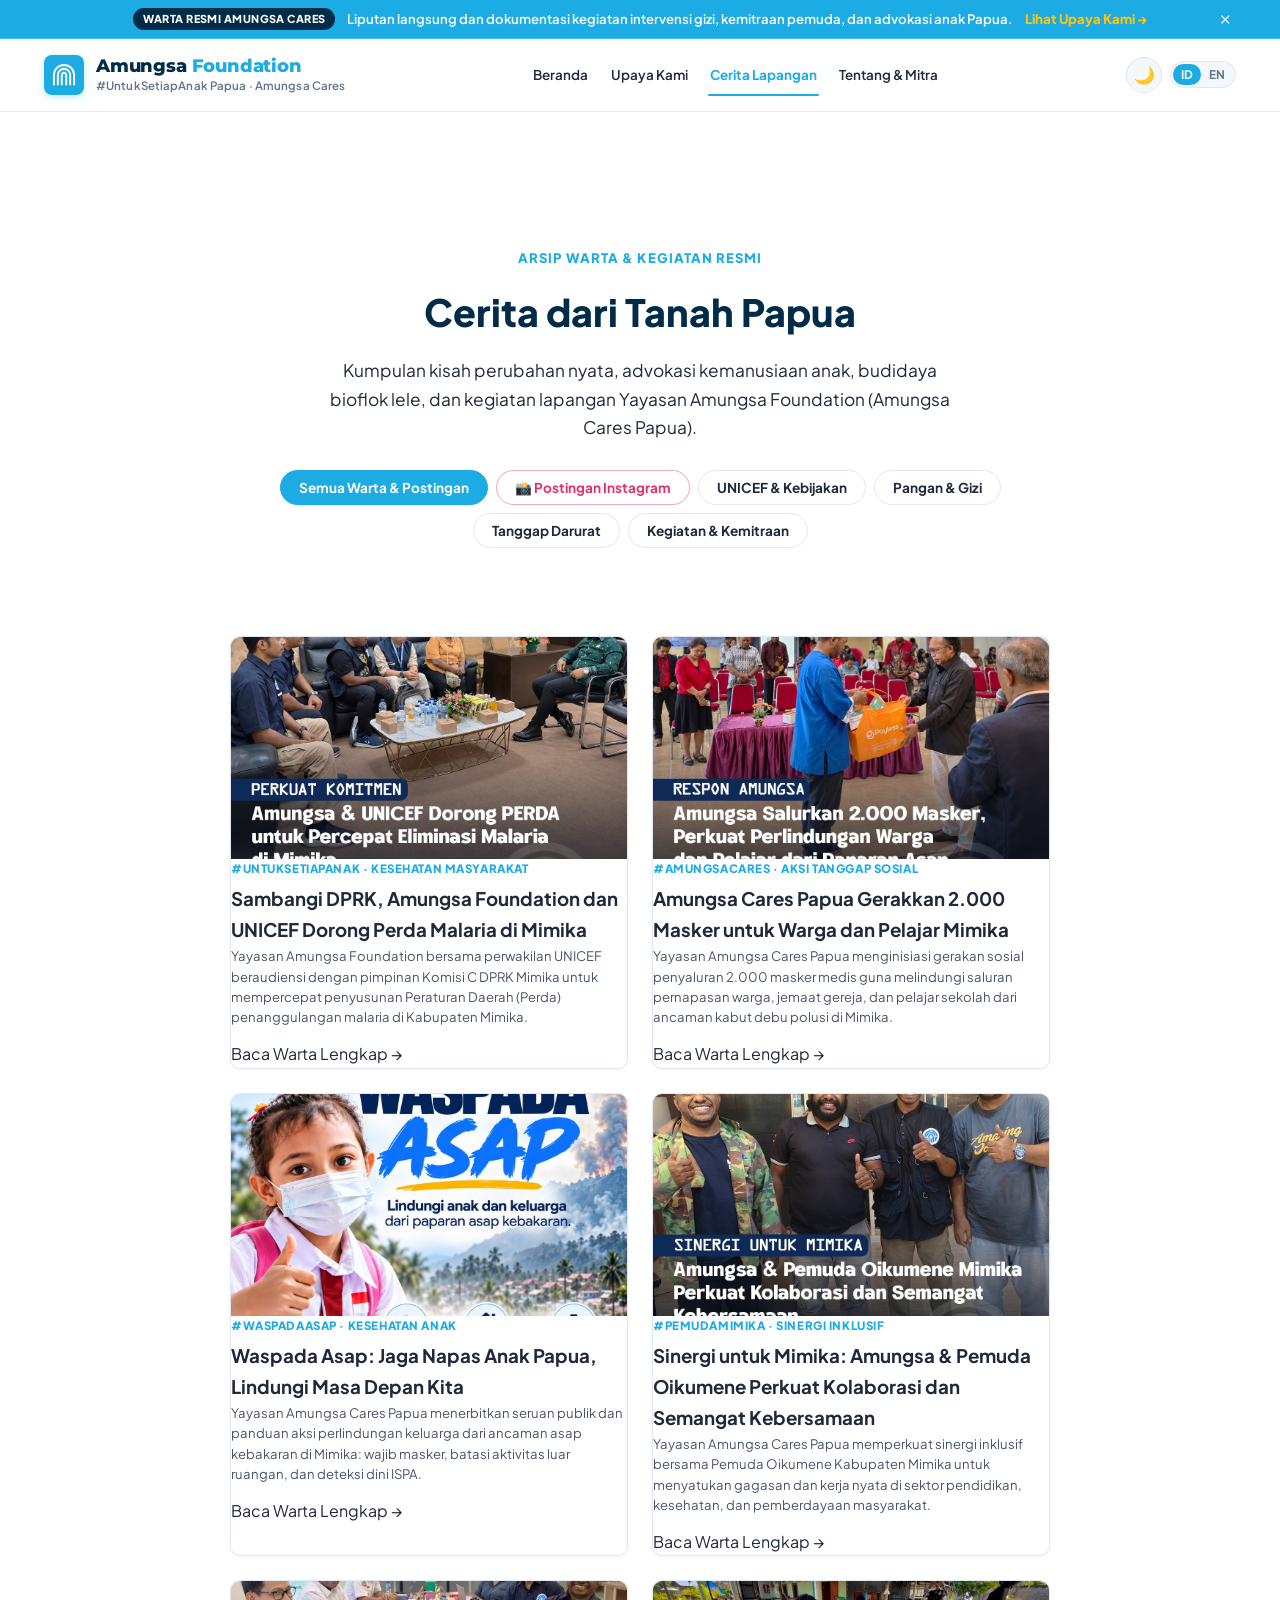
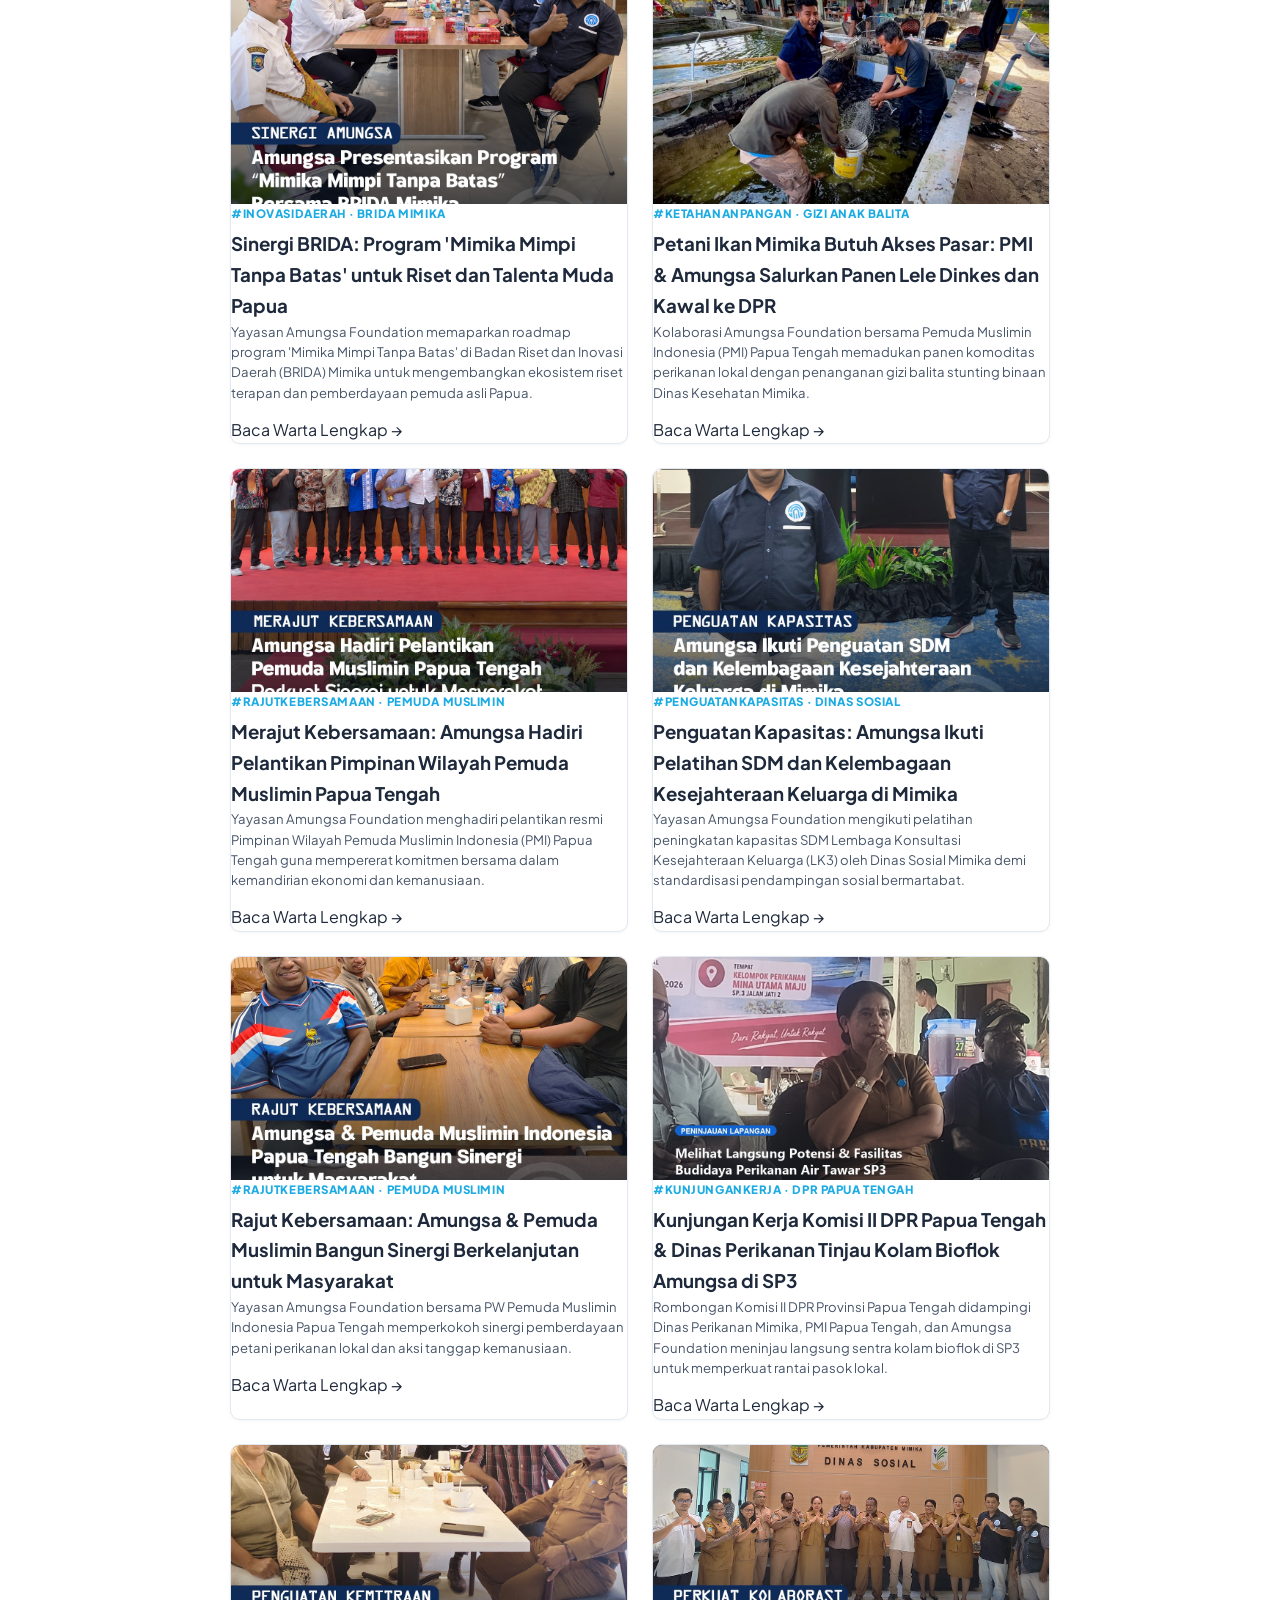
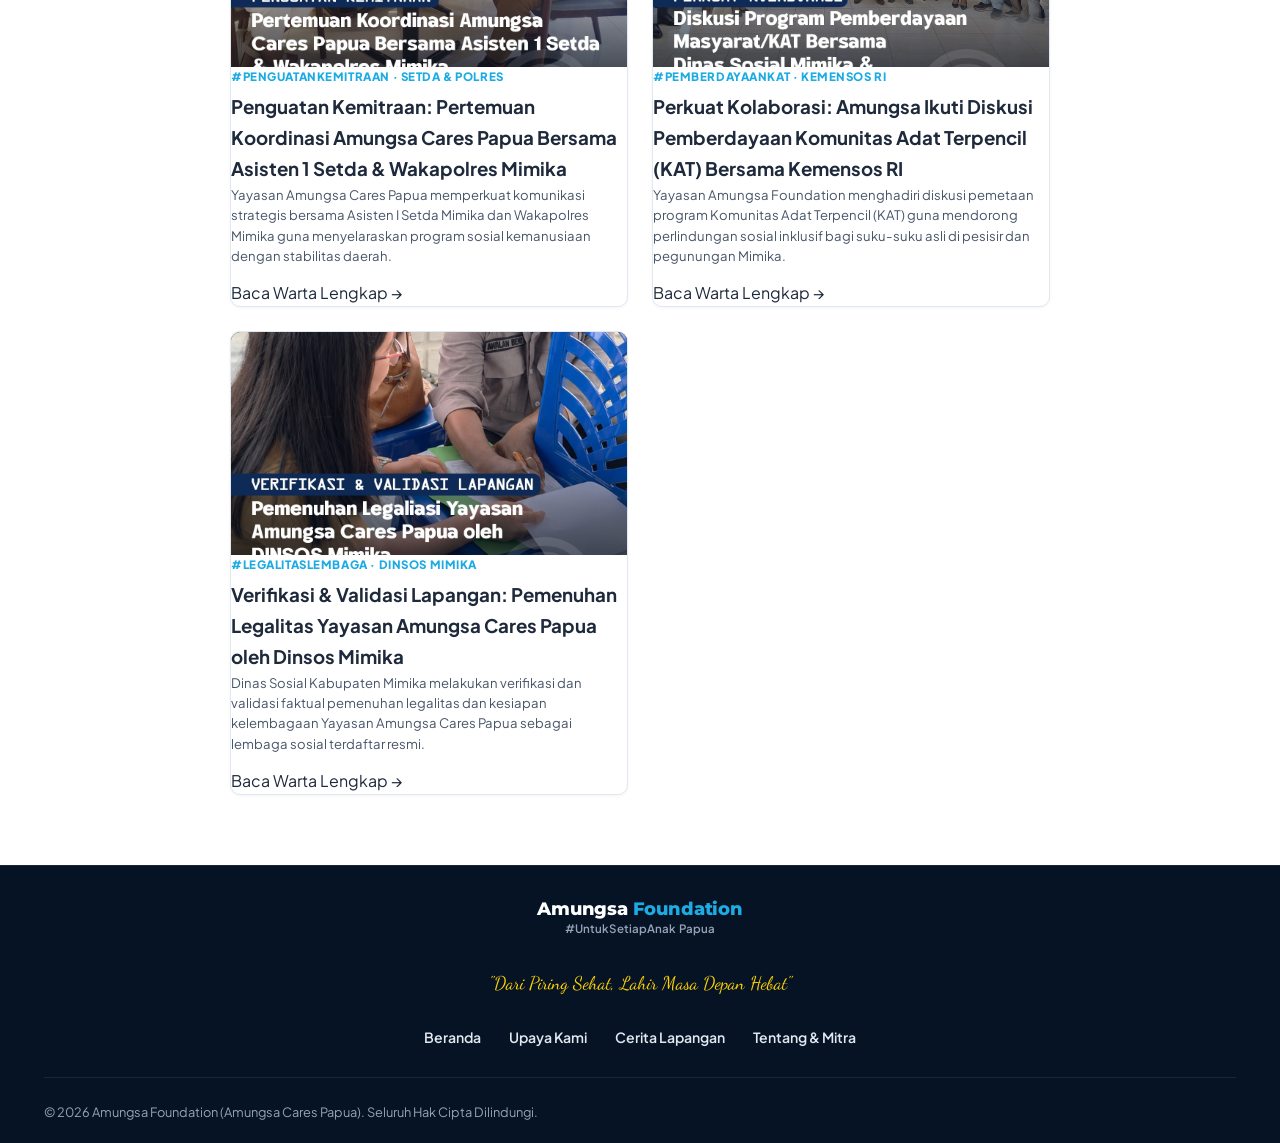
==== commit 0adf6eee: "feat: embed authentic 1080p Instagram post images and add dedicated Instagram activities feed on hom" ====
--- a/berita.html
+++ b/berita.html
@@ -511,11 +511,12 @@
           </p>
 
           <div class="portal-filter-tabs" id="filterTabs">
-            <button type="button" class="filter-btn active" data-filter="all">Semua Warta</button>
+            <button type="button" class="filter-btn active" data-filter="all">Semua Warta &amp; Postingan</button>
+            <button type="button" class="filter-btn" data-filter="instagram" style="color: #e1306c; border-color: rgba(225, 48, 108, 0.4);">📸 Postingan Instagram</button>
             <button type="button" class="filter-btn" data-filter="unicef">UNICEF &amp; Kebijakan</button>
             <button type="button" class="filter-btn" data-filter="pangan">Pangan &amp; Gizi</button>
             <button type="button" class="filter-btn" data-filter="darurat">Tanggap Darurat</button>
-            <button type="button" class="filter-btn" data-filter="kegiatan">Kegiatan &amp; Mitra</button>
+            <button type="button" class="filter-btn" data-filter="kegiatan">Kegiatan &amp; Kemitraan</button>
           </div>
         </div>
 
@@ -676,10 +677,11 @@
 
           const filtered = AMUNGSA_ARTICLES.filter(item => {
             if (filter === 'all') return true;
+            if (filter === 'instagram') return item.coverImage.includes('instagram') || (item.author && item.author.toLowerCase().includes('instagram'));
             if (filter === 'unicef') return item.id.includes('malaria') || item.category.toLowerCase().includes('unicef');
             if (filter === 'pangan') return item.id.includes('petani') || item.category.toLowerCase().includes('pangan') || item.category.toLowerCase().includes('gizi');
             if (filter === 'darurat') return item.id.includes('masker') || item.category.toLowerCase().includes('darurat');
-            if (filter === 'kegiatan') return item.id.includes('brida') || item.id.includes('kunker') || item.id.includes('lks') || item.category.toLowerCase().includes('sosial') || item.category.toLowerCase().includes('kegiatan');
+            if (filter === 'kegiatan') return item.id.includes('brida') || item.id.includes('kunker') || item.id.includes('lks') || item.id.includes('oikumene') || item.id.includes('muslimin') || item.category.toLowerCase().includes('sosial') || item.category.toLowerCase().includes('kegiatan') || item.category.toLowerCase().includes('kemitraan');
             return true;
           });
 
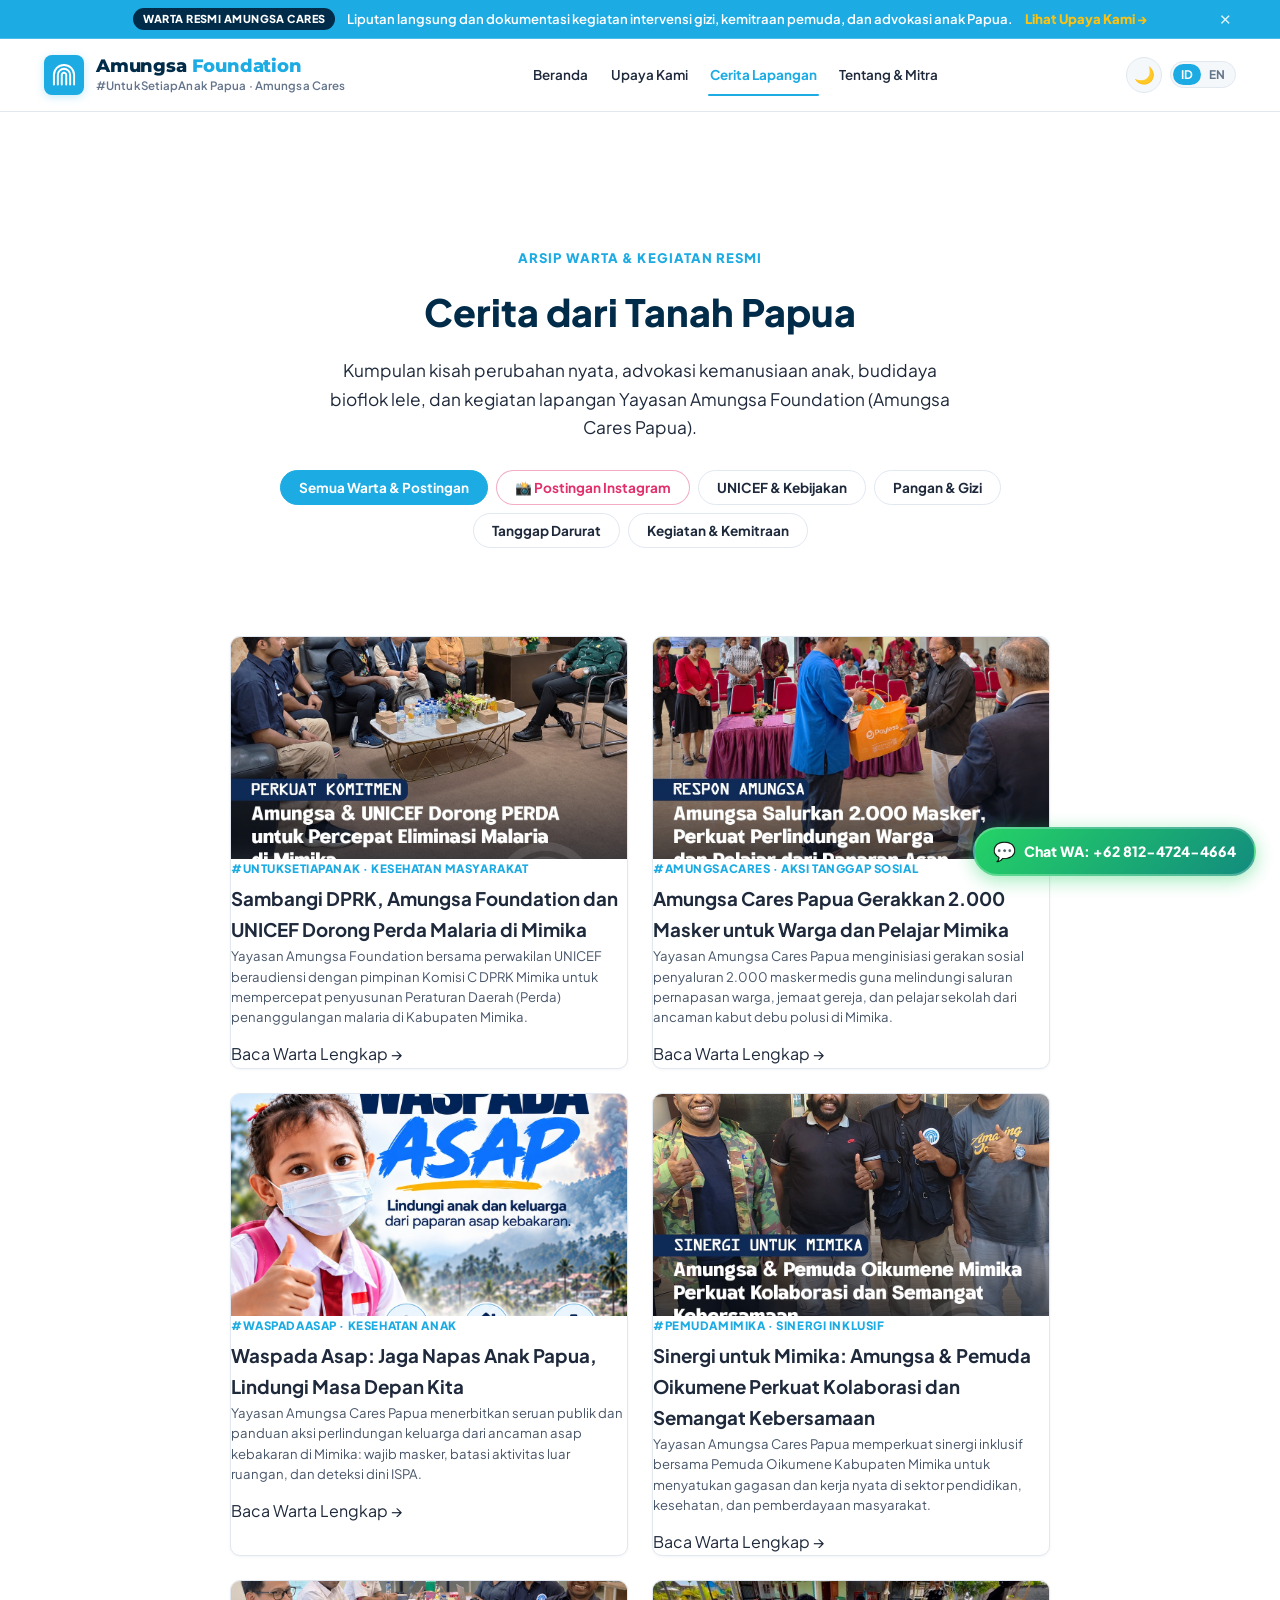
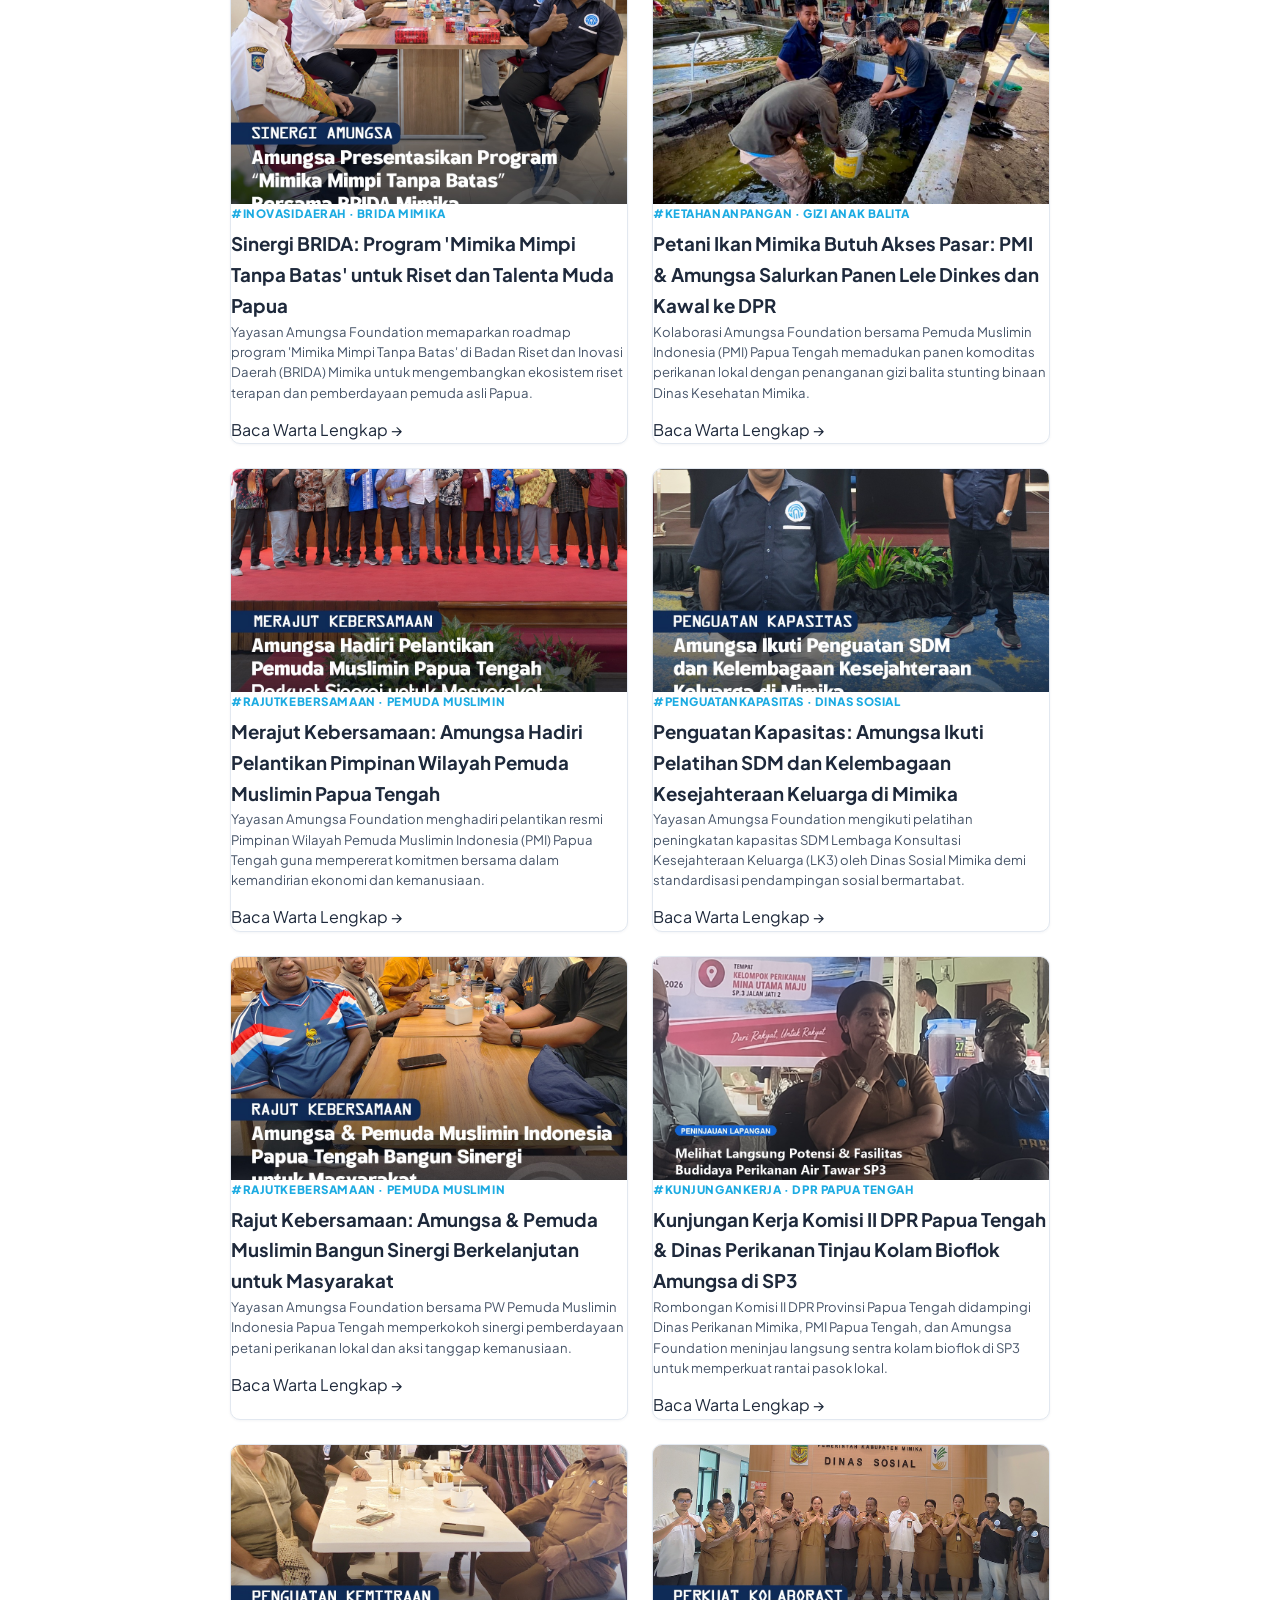
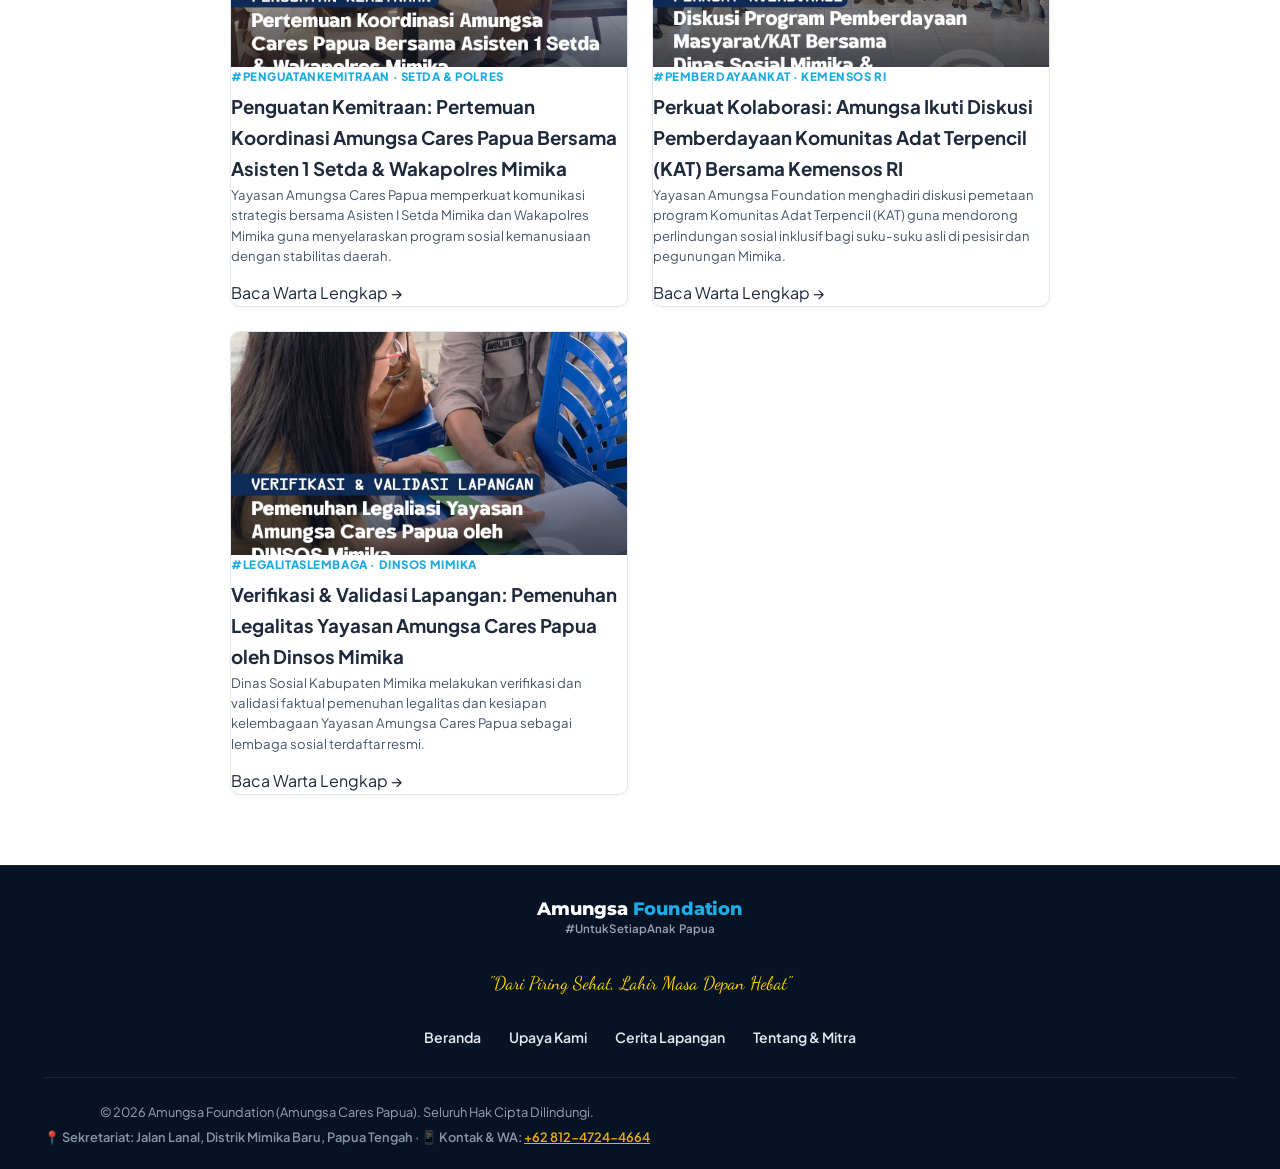
==== commit b40b6c4d: "feat: configure official contact and WhatsApp +62 812-4724-4664 with floating chat button and direct" ====
--- a/berita.html
+++ b/berita.html
@@ -489,8 +489,8 @@
           <a href="berita.html" class="btn btn-unicef-outline">
             &larr; Lihat Semua Cerita &amp; Liputan
           </a>
-          <a href="index.html#tentang" class="btn btn-unicef-yellow">
-            Hubungi Narahubung &amp; Kemitraan &rarr;
+          <a href="https://wa.me/6281247244664?text=Halo%20Sekretariat%20Amungsa%20Foundation,%20kami%20ingin%20berdiskusi%20kemitraan." target="_blank" rel="noopener" class="btn btn-unicef-yellow">
+            💬 Hubungi Narahubung (+62 812-4724-4664) &rarr;
           </a>
         </div>
 
@@ -548,10 +548,24 @@
       </nav>
 
       <div class="footer-bottom-row">
-        <p class="footer-copy">&copy; 2026 Amungsa Foundation (Amungsa Cares Papua). Seluruh Hak Cipta Dilindungi.</p>
+        <p class="footer-copy">
+          &copy; 2026 Amungsa Foundation (Amungsa Cares Papua). Seluruh Hak Cipta Dilindungi.<br>
+          <span style="display: inline-block; margin-top: 4px; font-weight: 600; opacity: 0.9;">
+            📍 Sekretariat: Jalan Lanal, Distrik Mimika Baru, Papua Tengah &middot; 
+            📱 Kontak &amp; WA: <a href="https://wa.me/6281247244664" target="_blank" rel="noopener" style="color: var(--color-unicef-yellow); text-decoration: underline;">+62 812-4724-4664</a>
+          </span>
+        </p>
       </div>
     </div>
   </footer>
+
+  <!-- Floating WhatsApp Quick Connect Button -->
+  <aside class="floating-wa-wrap" aria-label="Kontak Cepat WhatsApp">
+    <a href="https://wa.me/6281247244664?text=Halo%20Sekretariat%20Amungsa%20Foundation,%20saya%20ingin%20berkonsultasi%20atau%20berkolaborasi." target="_blank" rel="noopener" class="floating-wa-btn" id="floatingWaBtn" title="Chat WhatsApp Sekretariat Amungsa (+62 812-4724-4664)">
+      <span class="floating-wa-icon" aria-hidden="true">💬</span>
+      <span class="floating-wa-label">Chat WA: +62 812-4724-4664</span>
+    </a>
+  </aside>
 
   <!-- Scripts -->
   <script src="articles-data.js?v=4.2"></script>
--- a/style.css
+++ b/style.css
@@ -3143,3 +3143,50 @@
     gap: 1rem;
   }
 }
+
+/* Floating WhatsApp Quick Connect Button */
+.floating-wa-wrap {
+  position: fixed;
+  bottom: 24px;
+  right: 24px;
+  z-index: 9999;
+}
+
+.floating-wa-btn {
+  display: inline-flex;
+  align-items: center;
+  gap: 8px;
+  background: linear-gradient(135deg, #25D366 0%, #128C7E 100%);
+  color: #FFFFFF !important;
+  padding: 11px 18px;
+  border-radius: 50px;
+  font-family: inherit;
+  font-size: 0.88rem;
+  font-weight: 800;
+  text-decoration: none !important;
+  box-shadow: 0 4px 18px rgba(37, 211, 102, 0.45);
+  transition: all 0.25s cubic-bezier(0.4, 0, 0.2, 1);
+  border: 2px solid rgba(255, 255, 255, 0.25);
+}
+
+.floating-wa-btn:hover {
+  transform: translateY(-3px) scale(1.03);
+  box-shadow: 0 8px 25px rgba(37, 211, 102, 0.6);
+  background: linear-gradient(135deg, #2ae06d 0%, #159a8b 100%);
+}
+
+.floating-wa-icon {
+  font-size: 1.15rem;
+  line-height: 1;
+}
+
+@media (max-width: 600px) {
+  .floating-wa-wrap {
+    bottom: 18px;
+    right: 18px;
+  }
+  .floating-wa-btn {
+    padding: 10px 14px;
+    font-size: 0.8rem;
+  }
+}
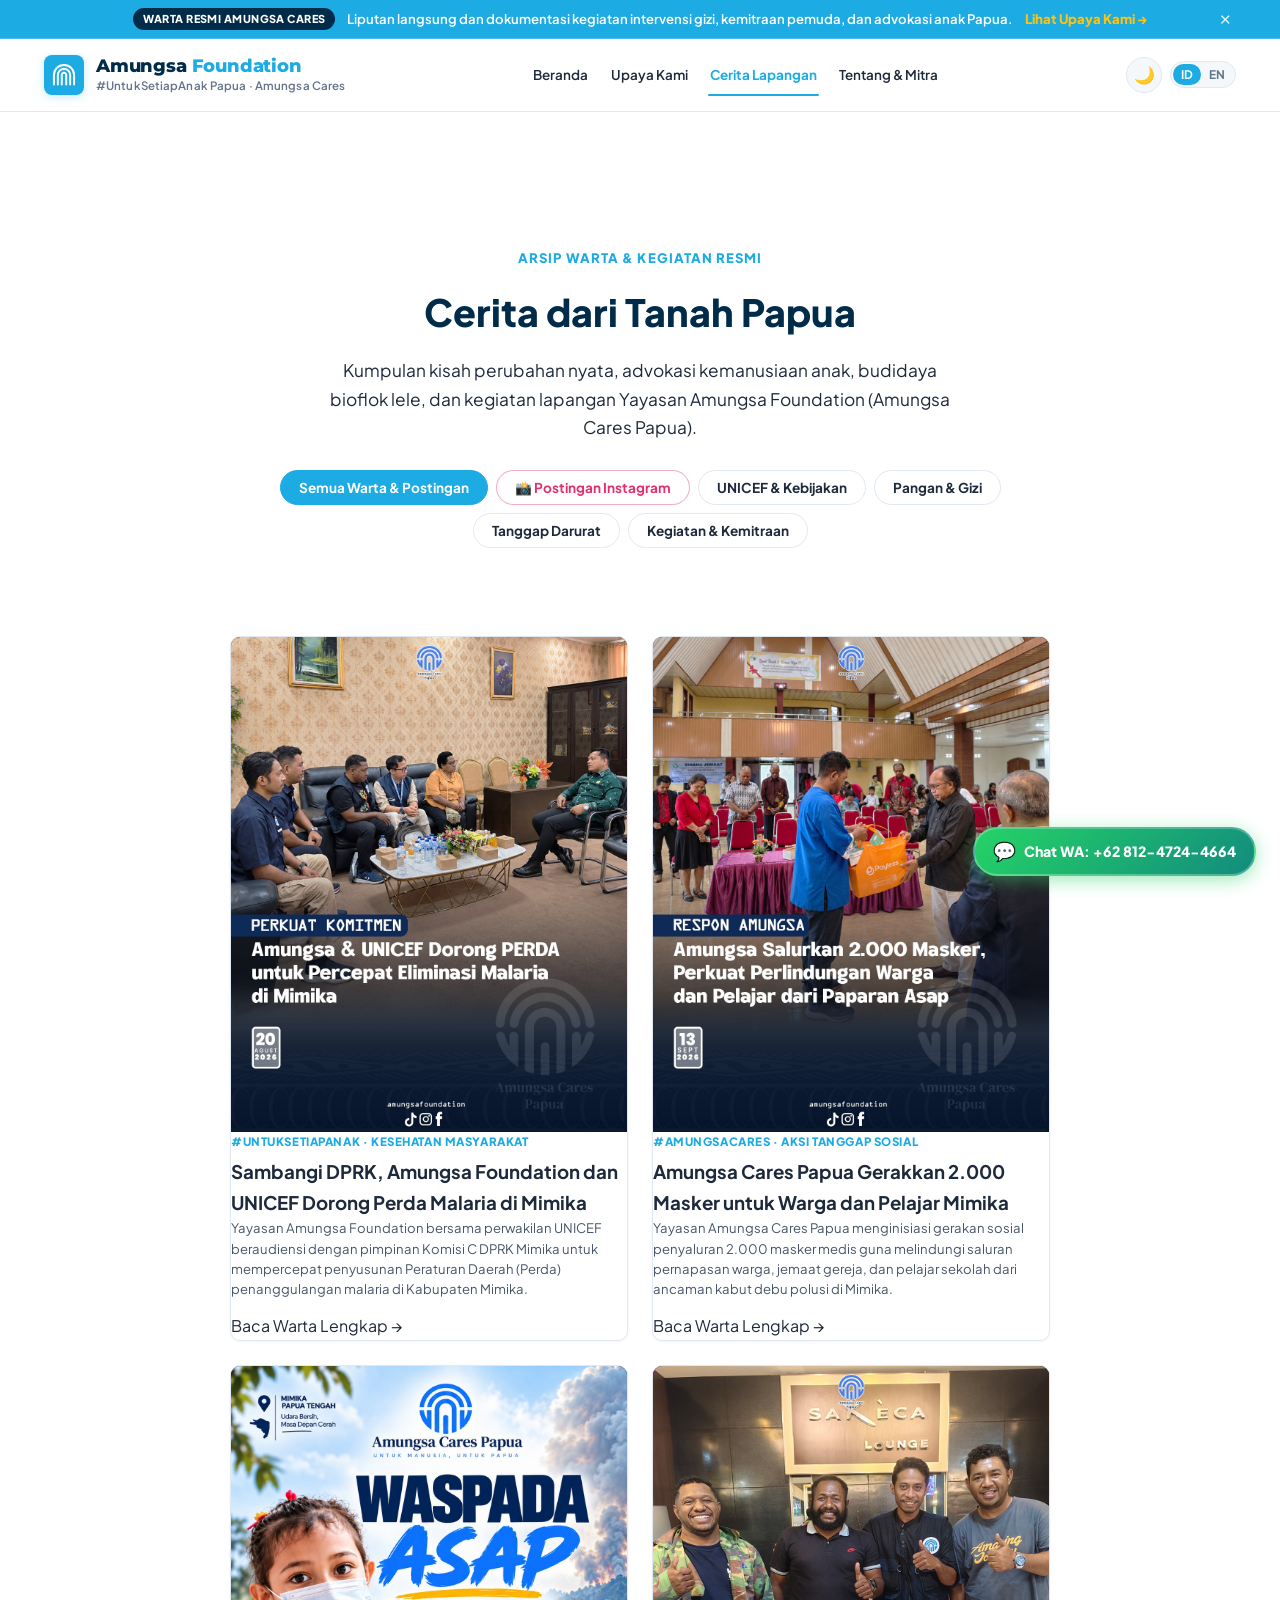
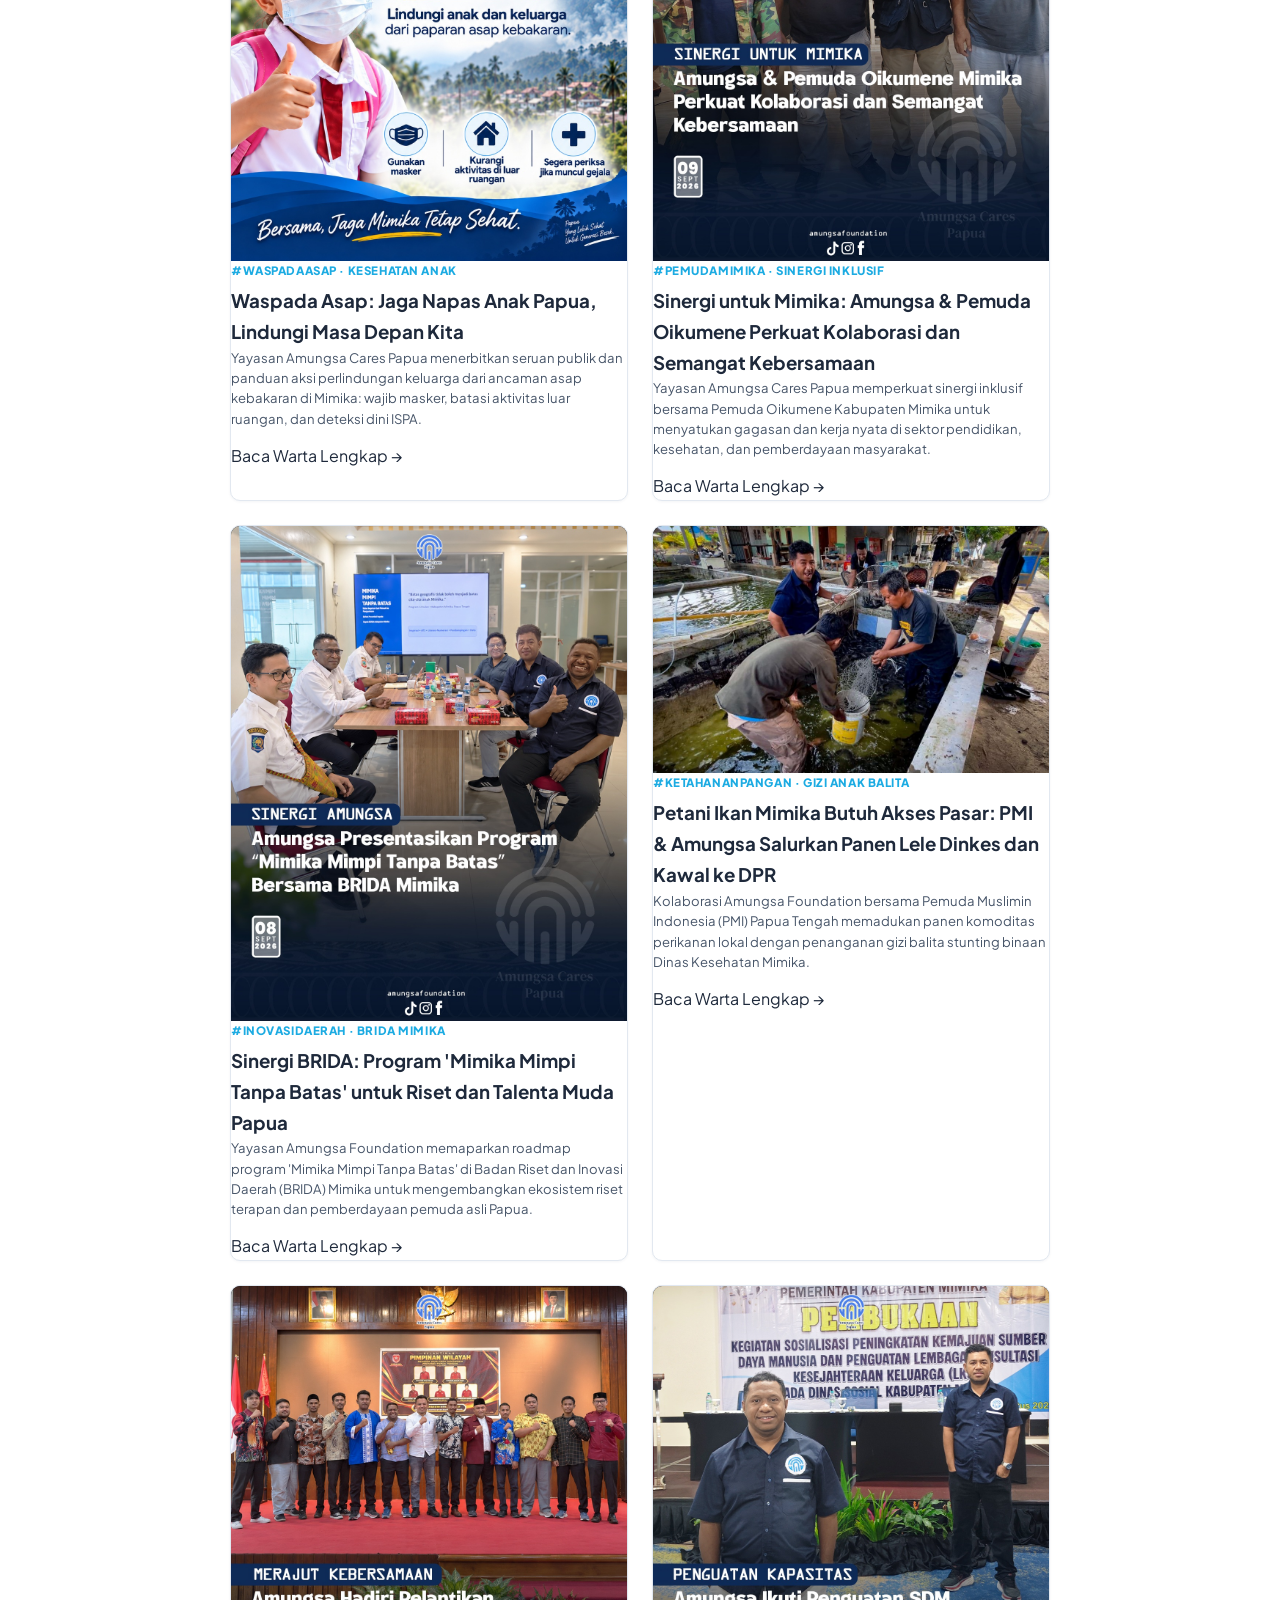
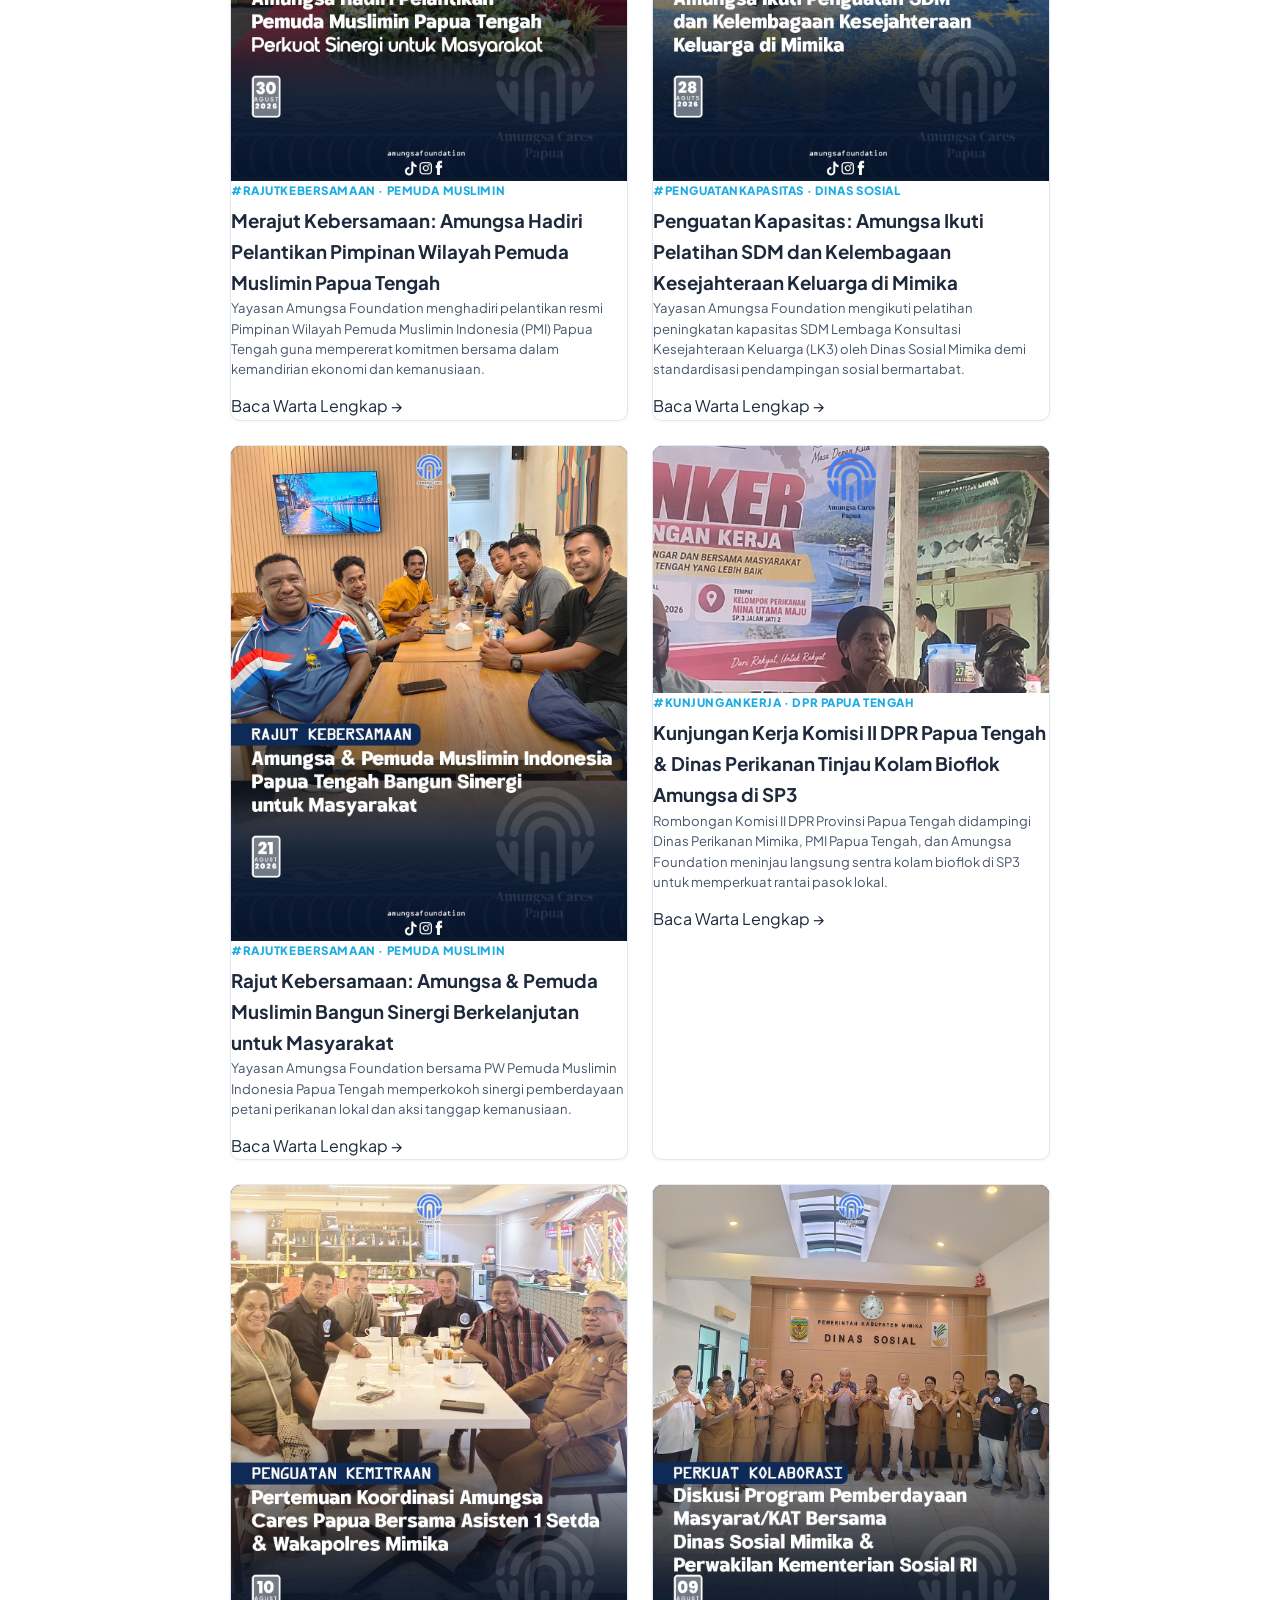
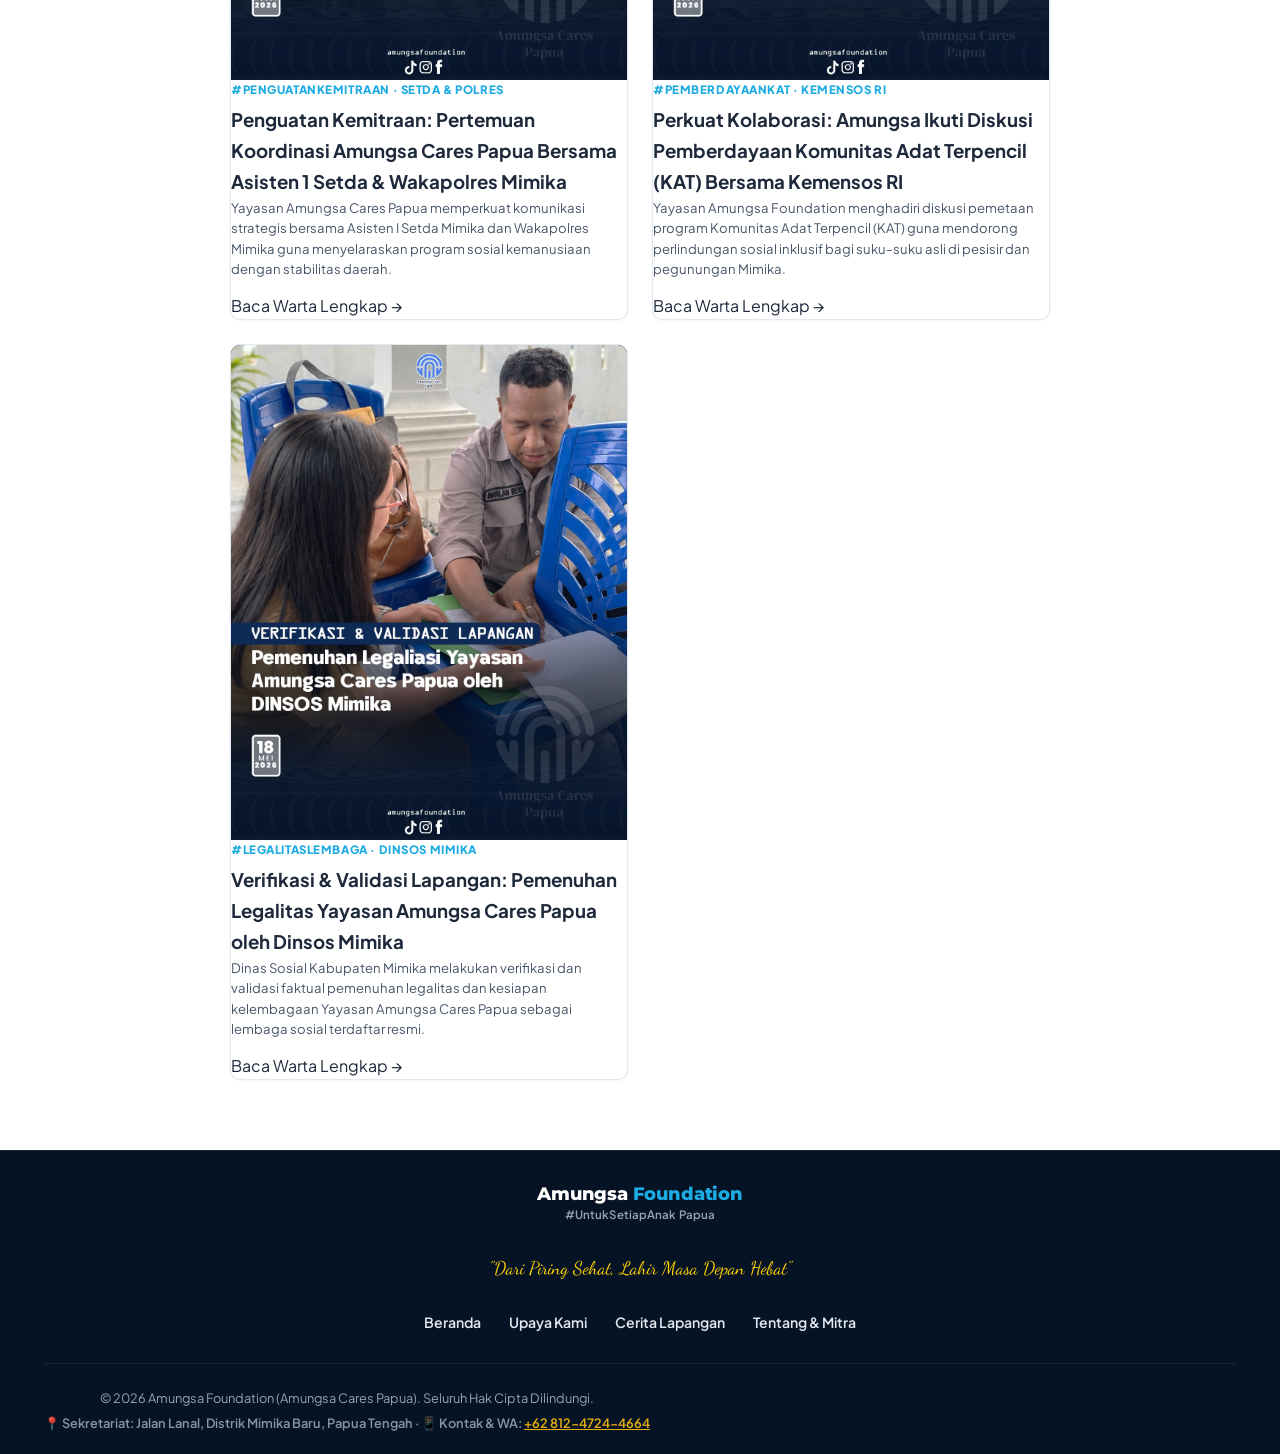
==== commit 1a7cd42c: "fix: adjust Instagram post card aspect ratio to 4:5 portrait (1080x1350) and add full-size interacti" ====
--- a/berita.html
+++ b/berita.html
@@ -159,9 +159,19 @@
     .article-featured-img {
       width: 100%;
       height: auto;
-      max-height: 480px;
-      object-fit: cover;
+      max-height: 680px;
+      object-fit: contain;
+      background-color: #06101E;
       display: block;
+      margin: 0 auto;
+    }
+    .news-card-compact.is-instagram .news-card-thumb {
+      aspect-ratio: 4 / 5;
+      background-color: #06101E;
+    }
+    .news-card-compact.is-instagram .news-card-thumb img {
+      object-fit: contain;
+      background-color: #06101E;
     }
     .article-media-caption {
       padding: 0.75rem 1.25rem;
@@ -676,6 +686,8 @@
           `;
           relatedGrid.appendChild(card);
         });
+
+        setupZoomableImages();
       }
 
       function renderPortalView() {
@@ -701,7 +713,8 @@
 
           filtered.forEach(item => {
             const card = document.createElement('article');
-            card.className = 'news-card-compact';
+            const isIg = item.coverImage && item.coverImage.includes('instagram');
+            card.className = 'news-card-compact' + (isIg ? ' is-instagram' : '');
             card.innerHTML = `
               <div class="news-card-thumb">
                 <img src="${item.coverImage}" alt="${item.title}">
@@ -716,6 +729,8 @@
             `;
             grid.appendChild(card);
           });
+
+          setupZoomableImages();
         }
 
         filterBtns.forEach(btn => {
@@ -729,6 +744,50 @@
 
         displayItems('all');
       }
+
+      function setupZoomableImages() {
+        let modal = document.getElementById('amungsaImageModal');
+        if (!modal) {
+          modal = document.createElement('div');
+          modal.id = 'amungsaImageModal';
+          modal.className = 'image-zoom-modal';
+          modal.innerHTML = `
+            <div class="zoom-modal-backdrop"></div>
+            <div class="zoom-modal-content">
+              <button type="button" class="zoom-modal-close" aria-label="Tutup Preview">✕</button>
+              <img src="" alt="" class="zoom-modal-img" id="zoomModalImg">
+              <div class="zoom-modal-caption" id="zoomModalCaption"></div>
+            </div>
+          `;
+          document.body.appendChild(modal);
+
+          const closeBtn = modal.querySelector('.zoom-modal-close');
+          const backdrop = modal.querySelector('.zoom-modal-backdrop');
+          const closeModal = () => { modal.classList.remove('active'); };
+          if (closeBtn) closeBtn.addEventListener('click', closeModal);
+          if (backdrop) backdrop.addEventListener('click', closeModal);
+          document.addEventListener('keydown', (e) => {
+            if (e.key === 'Escape' && modal.classList.contains('active')) closeModal();
+          });
+        }
+
+        document.querySelectorAll('.news-card-thumb img, .article-featured-img, .gallery-card img').forEach(img => {
+          img.style.cursor = 'zoom-in';
+          img.onclick = (e) => {
+            e.stopPropagation();
+            const zoomImg = document.getElementById('zoomModalImg');
+            const zoomCaption = document.getElementById('zoomModalCaption');
+            if (zoomImg) {
+              zoomImg.src = img.src;
+              zoomImg.alt = img.alt || 'Dokumentasi Amungsa Foundation';
+            }
+            if (zoomCaption) {
+              zoomCaption.textContent = img.alt || 'Dokumentasi Resmi Yayasan Amungsa Foundation';
+            }
+            modal.classList.add('active');
+          };
+        });
+      }
     })();
   </script>
 </body>
--- a/style.css
+++ b/style.css
@@ -2681,20 +2681,34 @@
 
 .news-card-thumb {
   position: relative;
-  aspect-ratio: 16/9;
+  aspect-ratio: 16/10;
   background-color: #0A192F;
   overflow: hidden;
+}
+
+/* Khusus postingan & poster Instagram: Rasio 4:5 portrait pas sempurna dengan poster asli 1080x1350 */
+.news-card-compact.is-instagram .news-card-thumb,
+.news-card-thumb.is-instagram {
+  aspect-ratio: 4 / 5;
+  background-color: #06101E;
 }
 
 .news-card-thumb img {
   width: 100%;
   height: 100%;
   object-fit: cover;
+  object-position: center top;
   transition: transform 0.3s ease;
 }
 
+.news-card-compact.is-instagram .news-card-thumb img,
+.news-card-thumb.is-instagram img {
+  object-fit: contain;
+  background-color: #06101E;
+}
+
 .news-card-compact:hover .news-card-thumb img {
-  transform: scale(1.04);
+  transform: scale(1.02);
 }
 
 .news-card-tag {
@@ -2705,10 +2719,12 @@
   color: #FFFFFF;
   font-size: 0.65rem;
   font-weight: 800;
-  padding: 2px 7px;
-  border-radius: 3px;
+  padding: 3px 8px;
+  border-radius: 4px;
   letter-spacing: 0.03em;
   text-transform: uppercase;
+  z-index: 2;
+  box-shadow: 0 2px 6px rgba(0,0,0,0.3);
 }
 
 .news-card-body {
@@ -3190,3 +3206,99 @@
     font-size: 0.8rem;
   }
 }
+
+/* Image Zoom Lightbox Modal */
+.image-zoom-modal {
+  display: none;
+  position: fixed;
+  top: 0;
+  left: 0;
+  width: 100vw;
+  height: 100vh;
+  z-index: 100000;
+  align-items: center;
+  justify-content: center;
+  opacity: 0;
+  transition: opacity 0.25s ease;
+}
+
+.image-zoom-modal.active {
+  display: flex;
+  opacity: 1;
+}
+
+.zoom-modal-backdrop {
+  position: absolute;
+  top: 0;
+  left: 0;
+  width: 100%;
+  height: 100%;
+  background: rgba(10, 25, 47, 0.92);
+  backdrop-filter: blur(8px);
+  -webkit-backdrop-filter: blur(8px);
+  cursor: pointer;
+}
+
+.zoom-modal-content {
+  position: relative;
+  z-index: 2;
+  max-width: 90vw;
+  max-height: 90vh;
+  display: flex;
+  flex-direction: column;
+  align-items: center;
+  animation: zoomModalIn 0.25s cubic-bezier(0.16, 1, 0.3, 1);
+}
+
+@keyframes zoomModalIn {
+  from { transform: scale(0.92); opacity: 0; }
+  to { transform: scale(1); opacity: 1; }
+}
+
+.zoom-modal-img {
+  max-width: 88vw;
+  max-height: 78vh;
+  object-fit: contain;
+  border-radius: 8px;
+  box-shadow: 0 16px 48px rgba(0, 0, 0, 0.75);
+  border: 1px solid rgba(255, 255, 255, 0.15);
+  background: #06101E;
+}
+
+.zoom-modal-caption {
+  margin-top: 12px;
+  font-size: 0.95rem;
+  font-weight: 600;
+  color: #FFFFFF;
+  text-align: center;
+  max-width: 600px;
+  line-height: 1.5;
+  background: rgba(0, 0, 0, 0.4);
+  padding: 6px 14px;
+  border-radius: 6px;
+}
+
+.zoom-modal-close {
+  position: absolute;
+  top: -42px;
+  right: 0;
+  background: rgba(255, 255, 255, 0.2);
+  color: #FFFFFF;
+  border: none;
+  font-size: 1.4rem;
+  width: 36px;
+  height: 36px;
+  border-radius: 50%;
+  cursor: pointer;
+  display: flex;
+  align-items: center;
+  justify-content: center;
+  transition: all 0.2s ease;
+}
+
+.zoom-modal-close:hover {
+  background: var(--color-unicef-yellow);
+  color: var(--color-unicef-navy);
+  transform: scale(1.1);
+}
+
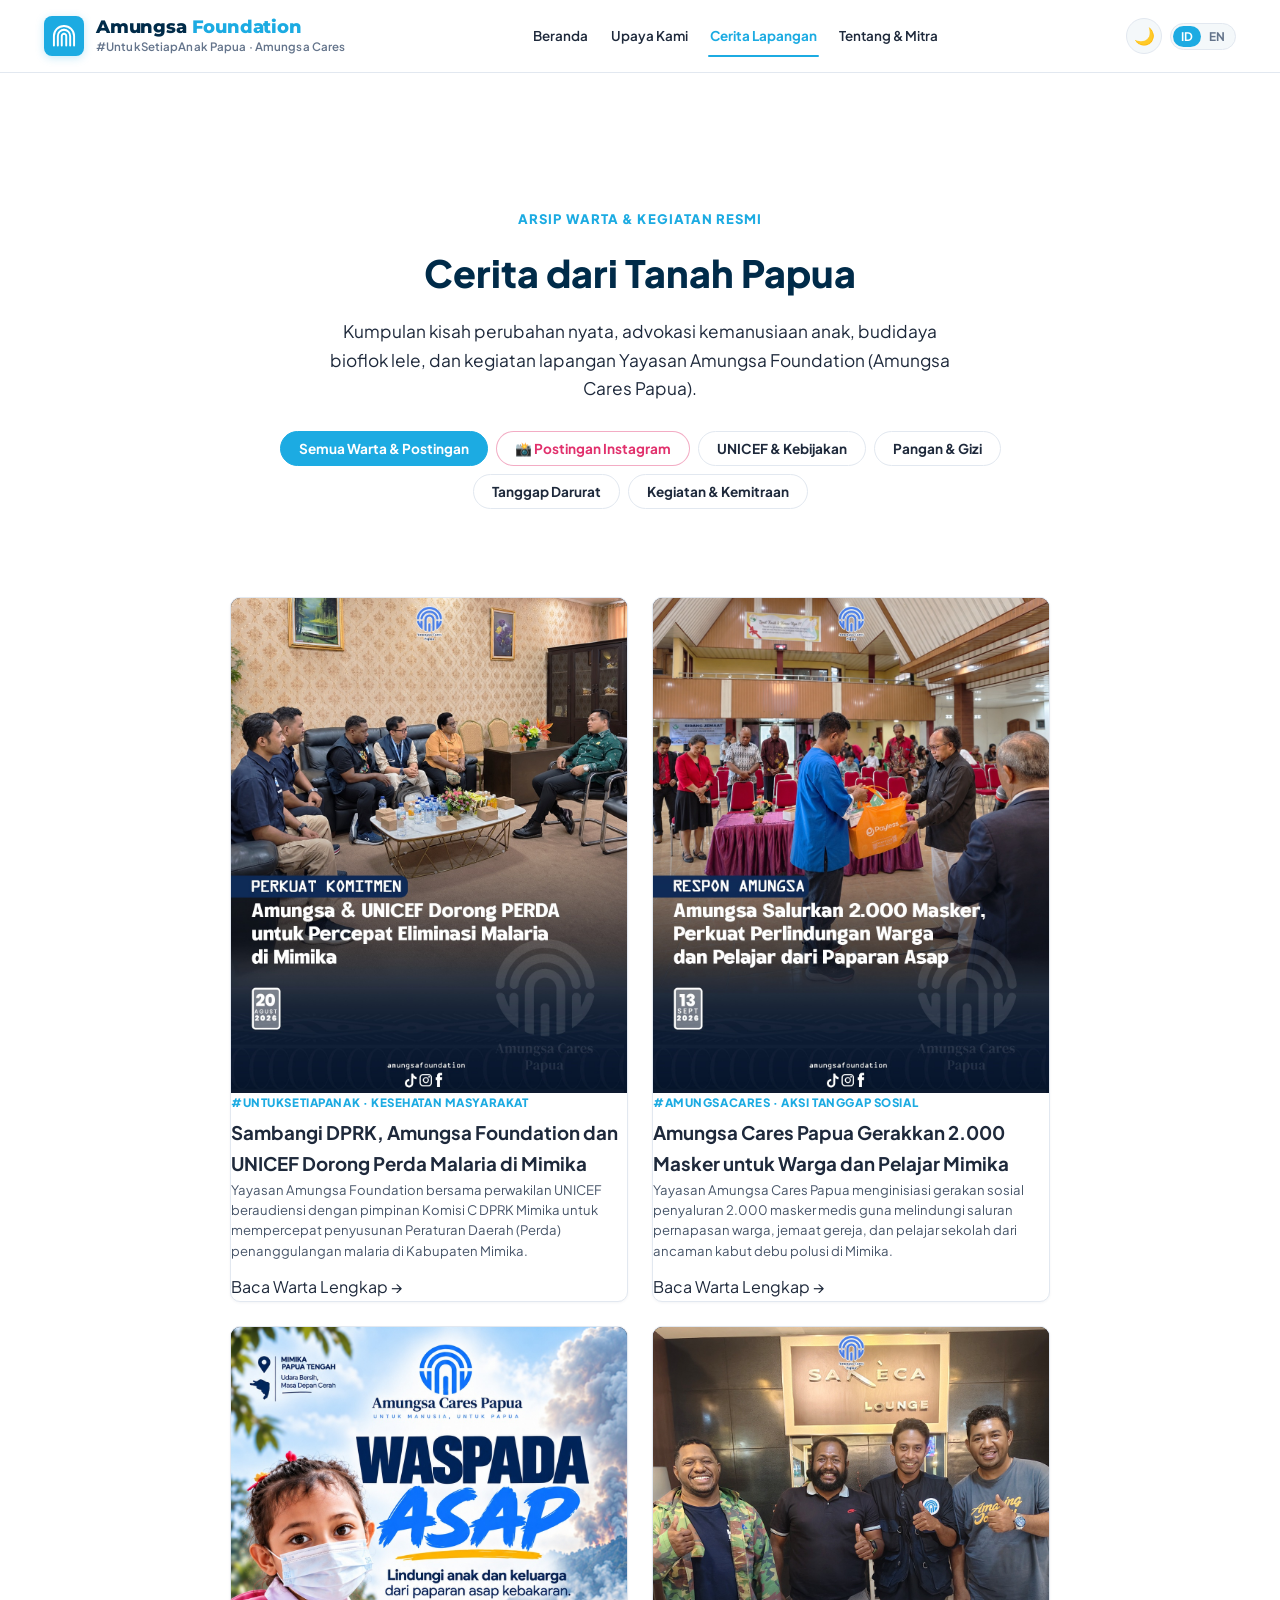
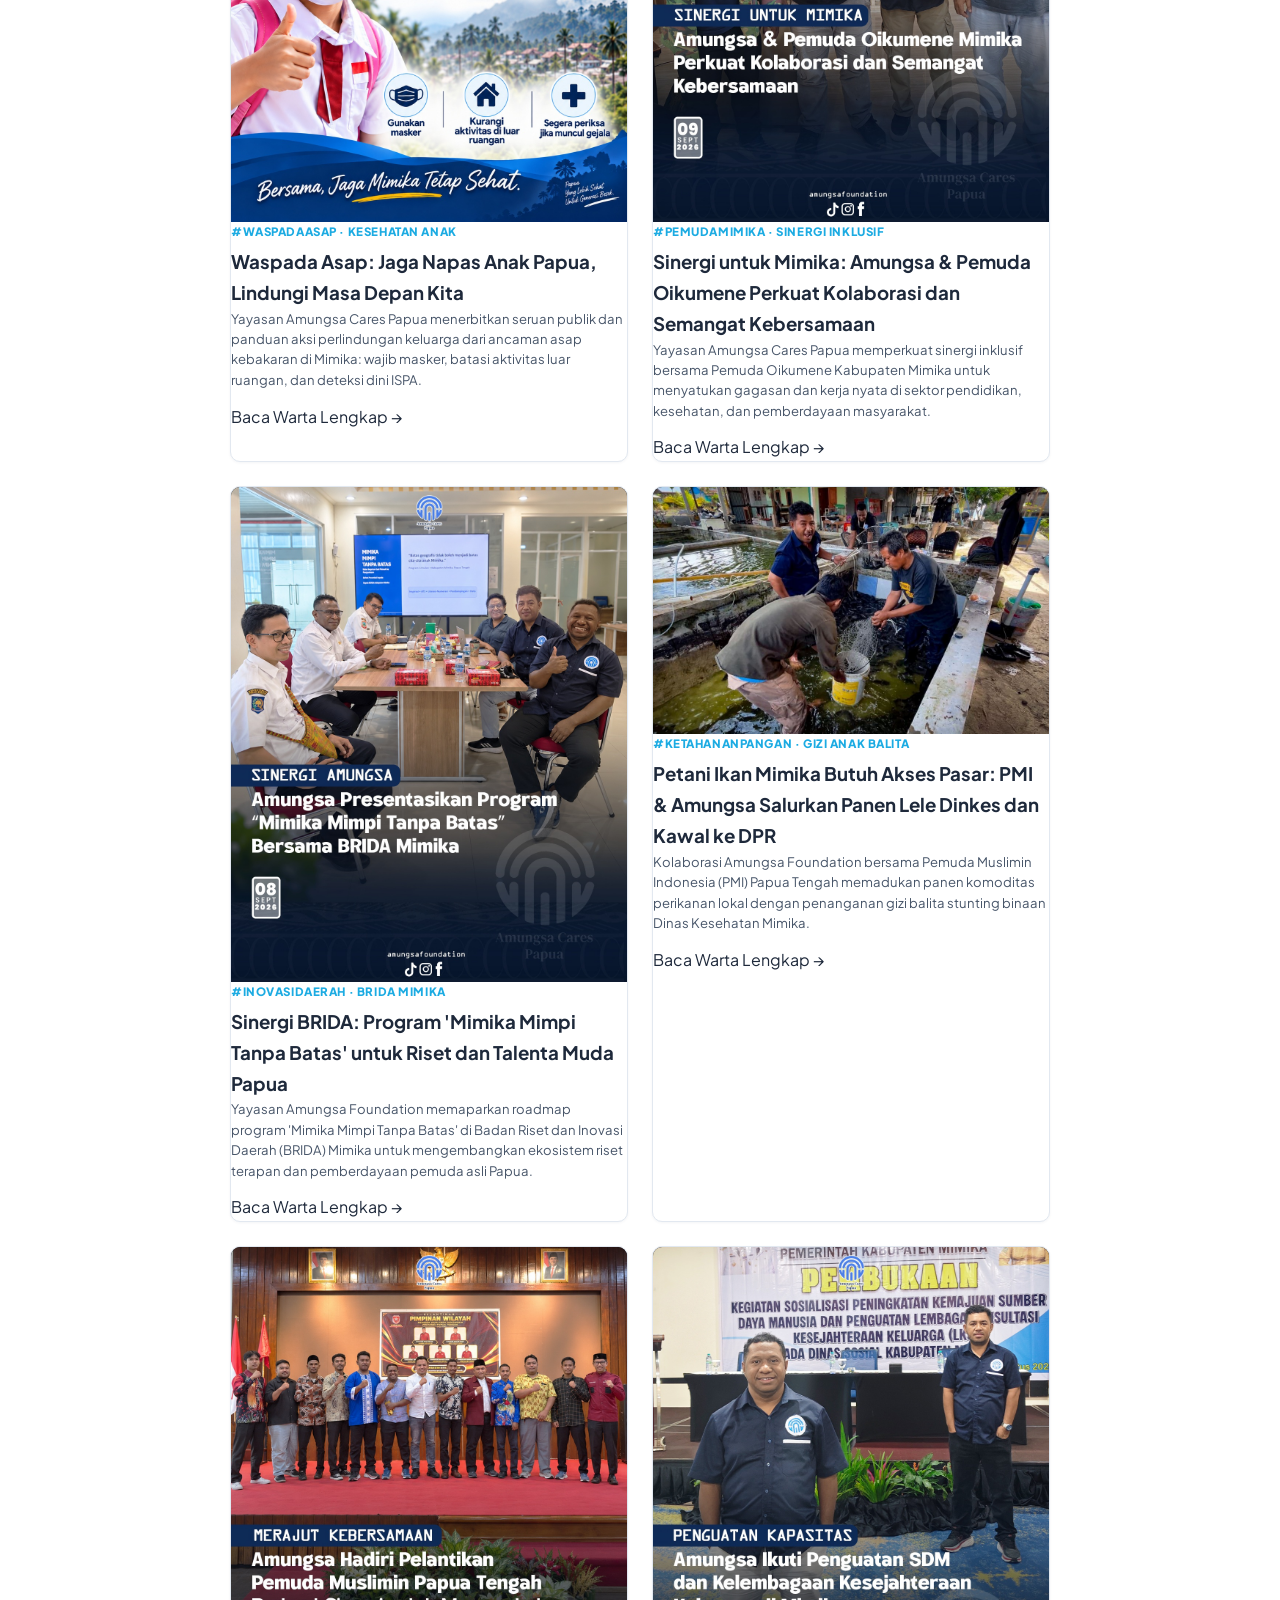
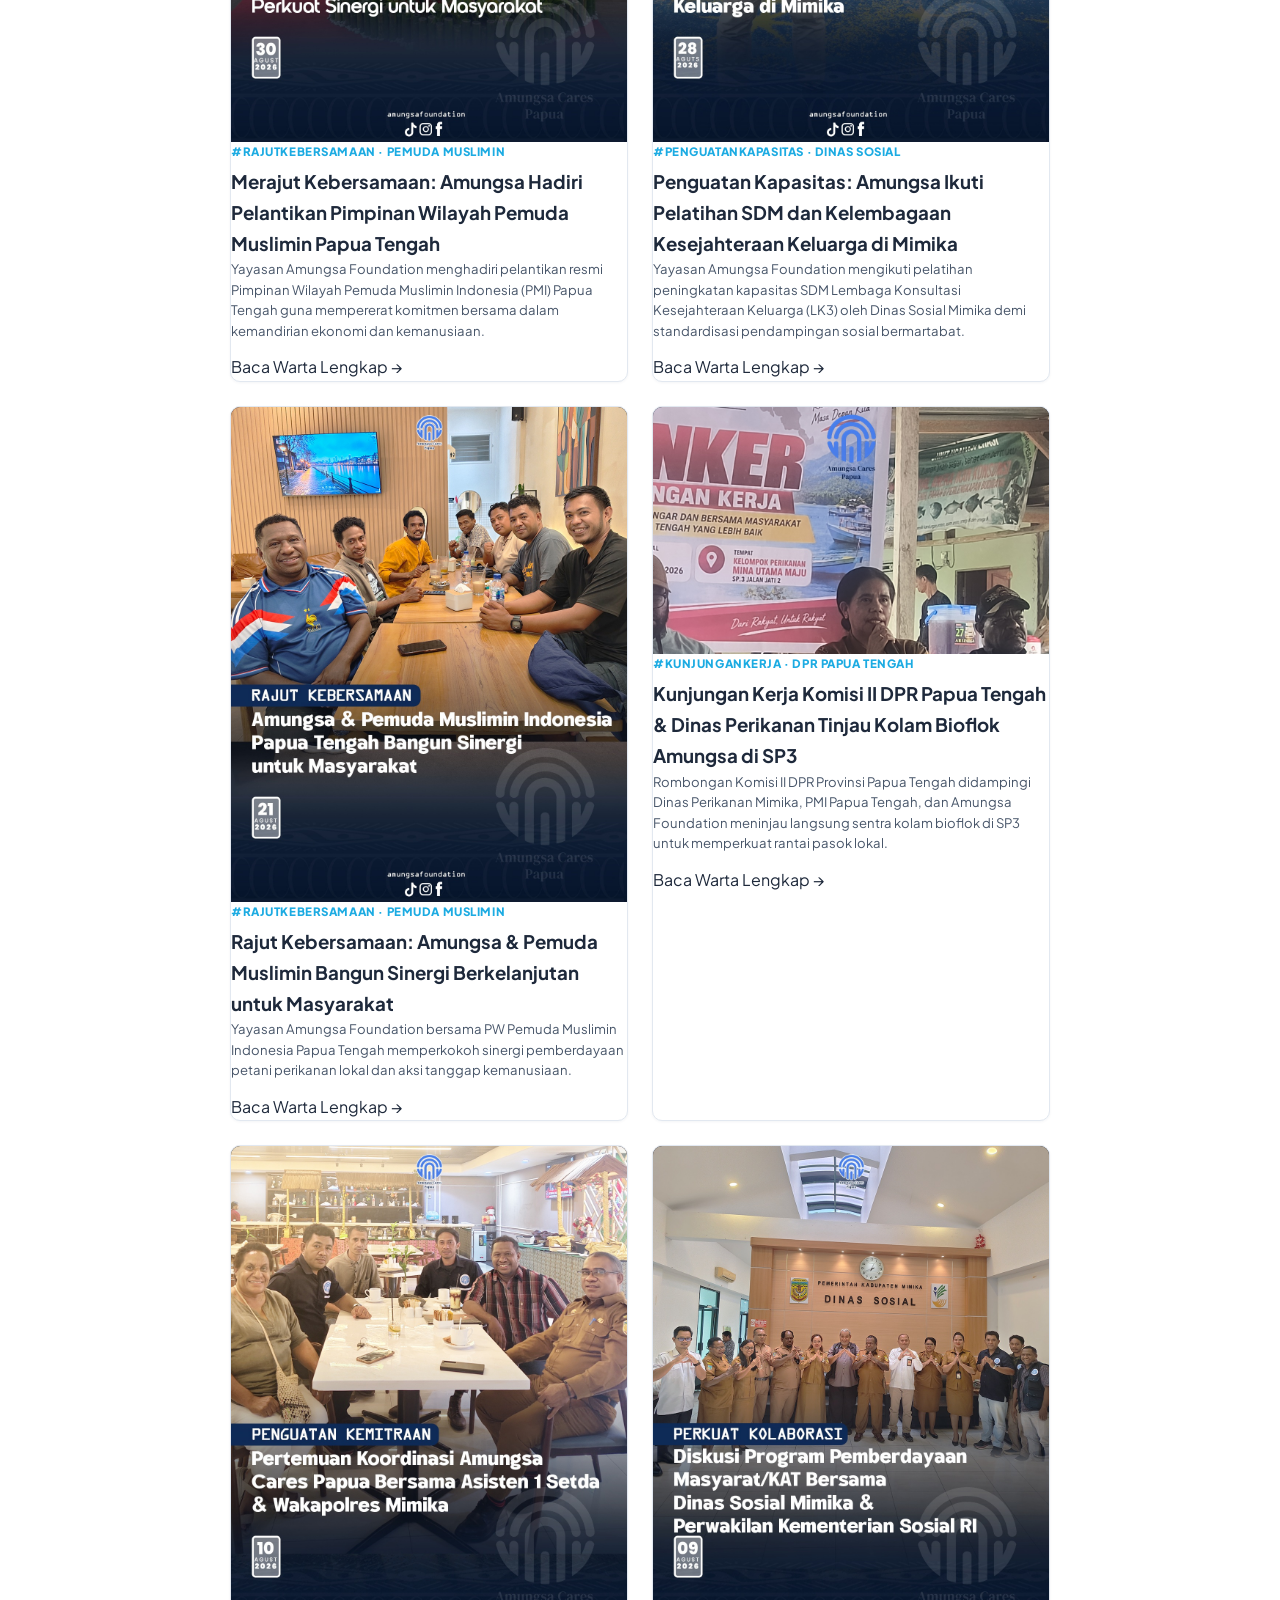
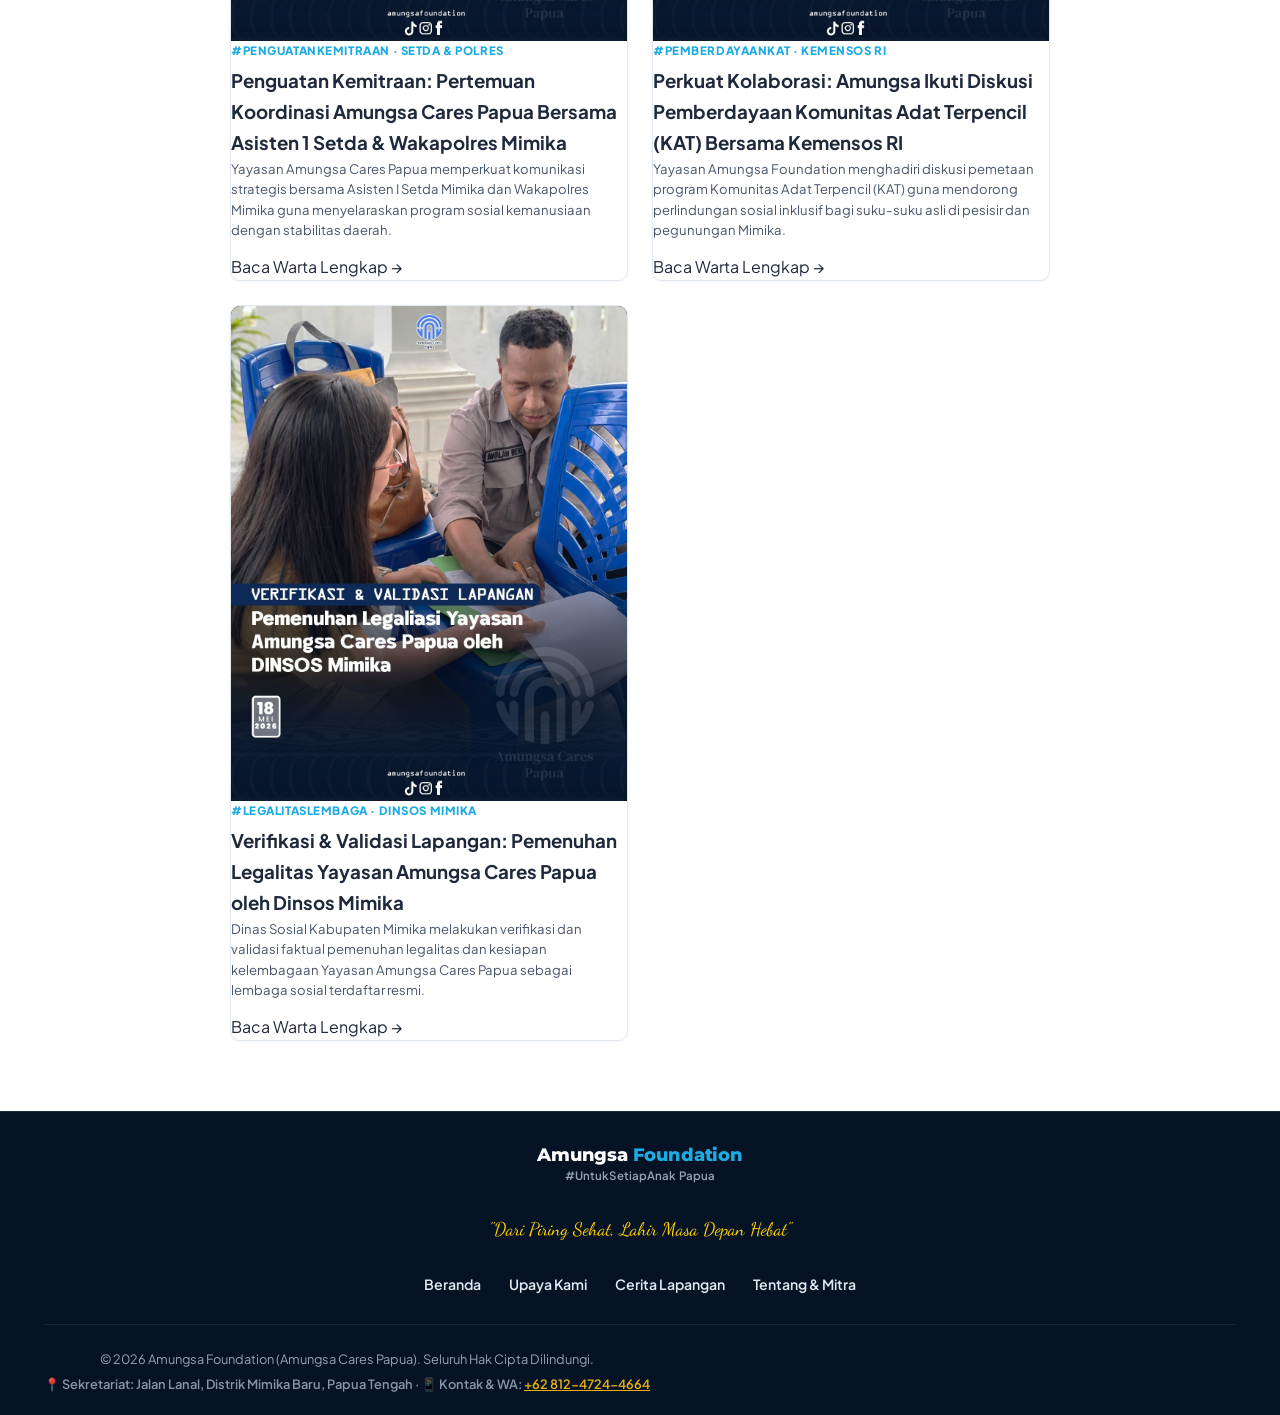
==== commit c23a7eec: "chore: remove top announcement utility bar and floating WhatsApp popup button" ====
--- a/berita.html
+++ b/berita.html
@@ -391,17 +391,6 @@
 </head>
 <body>
 
-  <!-- Top Announcement Bar -->
-  <aside class="announcement-bar" id="topAnnouncement">
-    <div class="container announcement-content">
-      <span class="announcement-tag">WARTA RESMI AMUNGSA CARES</span>
-      <p class="announcement-text">
-        Liputan langsung dan dokumentasi kegiatan intervensi gizi, kemitraan pemuda, dan advokasi anak Papua.
-      </p>
-      <a href="index.html#upaya" class="announcement-link">Lihat Upaya Kami →</a>
-      <button class="announcement-close" id="closeAnnouncement" title="Tutup" aria-label="Tutup">✕</button>
-    </div>
-  </aside>
 
   <!-- Navigation Bar -->
   <header class="navbar" id="navbar">
@@ -569,13 +558,6 @@
     </div>
   </footer>
 
-  <!-- Floating WhatsApp Quick Connect Button -->
-  <aside class="floating-wa-wrap" aria-label="Kontak Cepat WhatsApp">
-    <a href="https://wa.me/6281247244664?text=Halo%20Sekretariat%20Amungsa%20Foundation,%20saya%20ingin%20berkonsultasi%20atau%20berkolaborasi." target="_blank" rel="noopener" class="floating-wa-btn" id="floatingWaBtn" title="Chat WhatsApp Sekretariat Amungsa (+62 812-4724-4664)">
-      <span class="floating-wa-icon" aria-hidden="true">💬</span>
-      <span class="floating-wa-label">Chat WA: +62 812-4724-4664</span>
-    </a>
-  </aside>
 
   <!-- Scripts -->
   <script src="articles-data.js?v=4.2"></script>
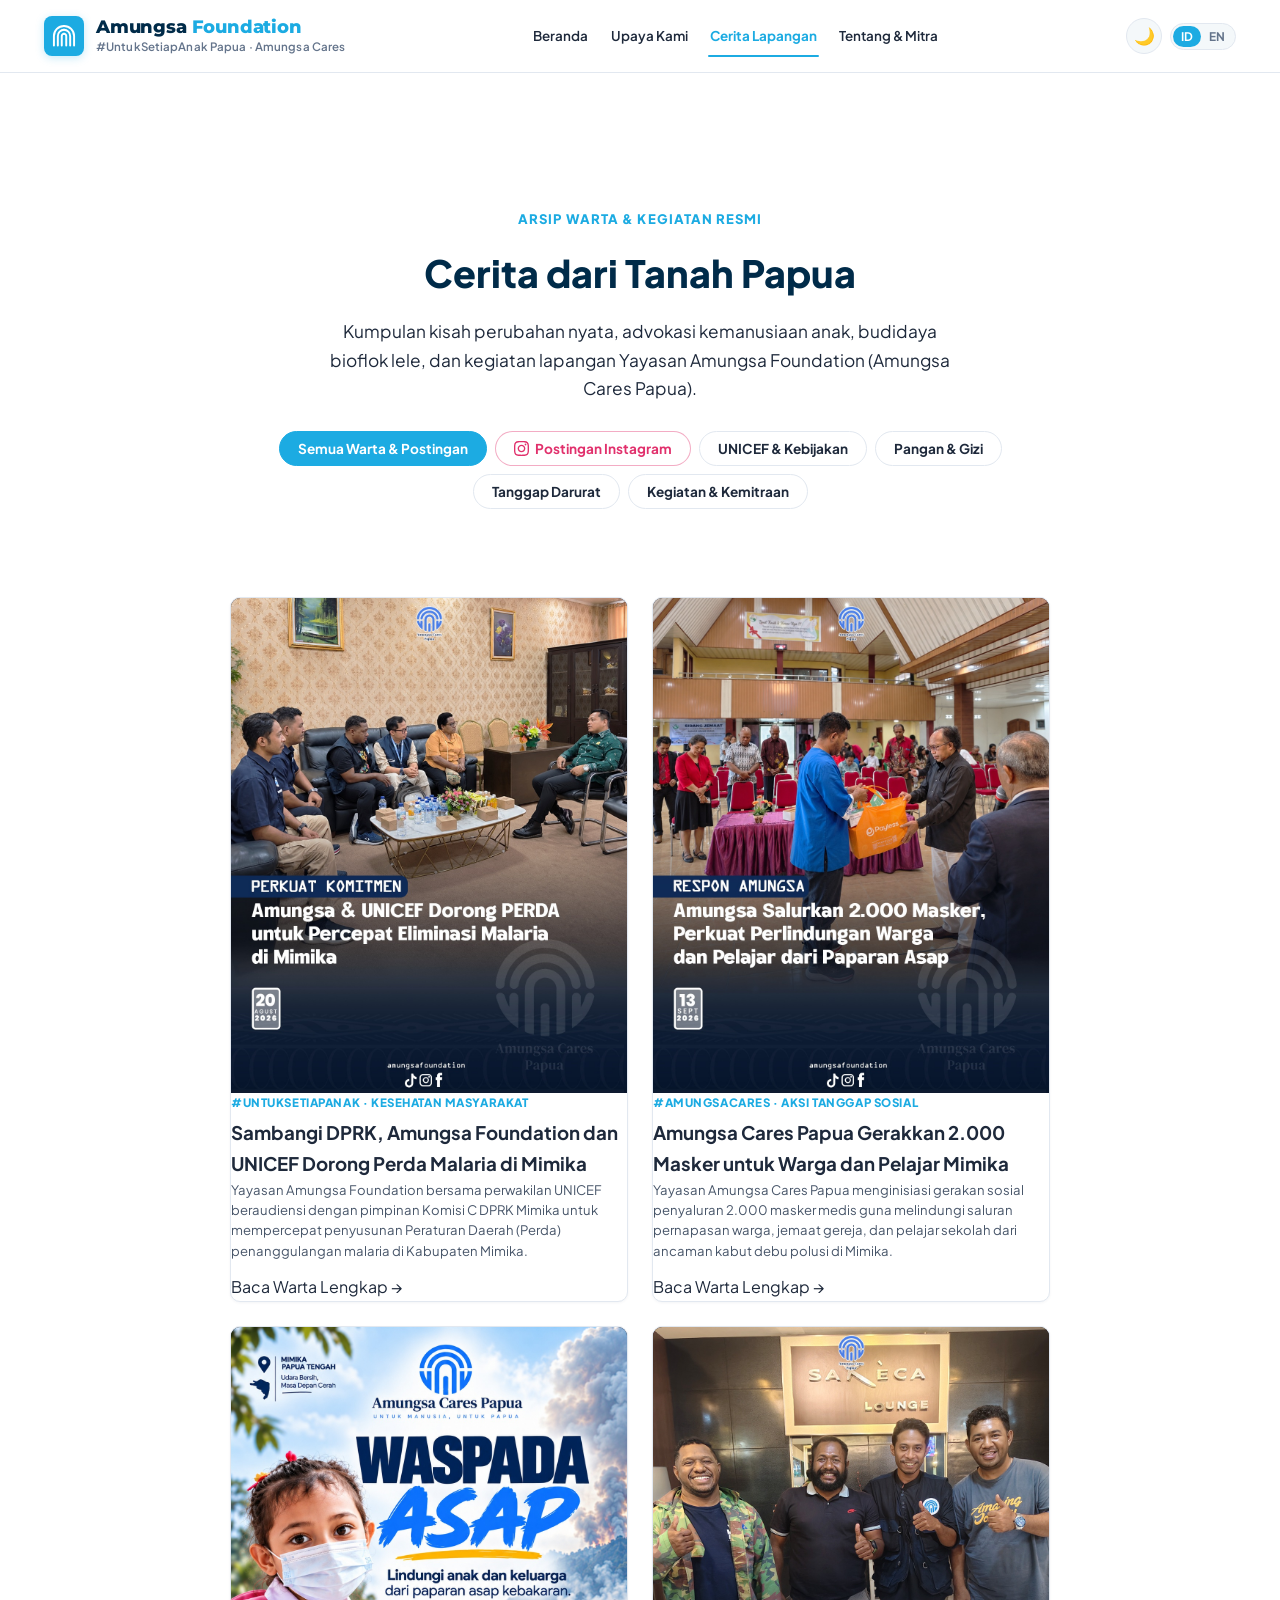
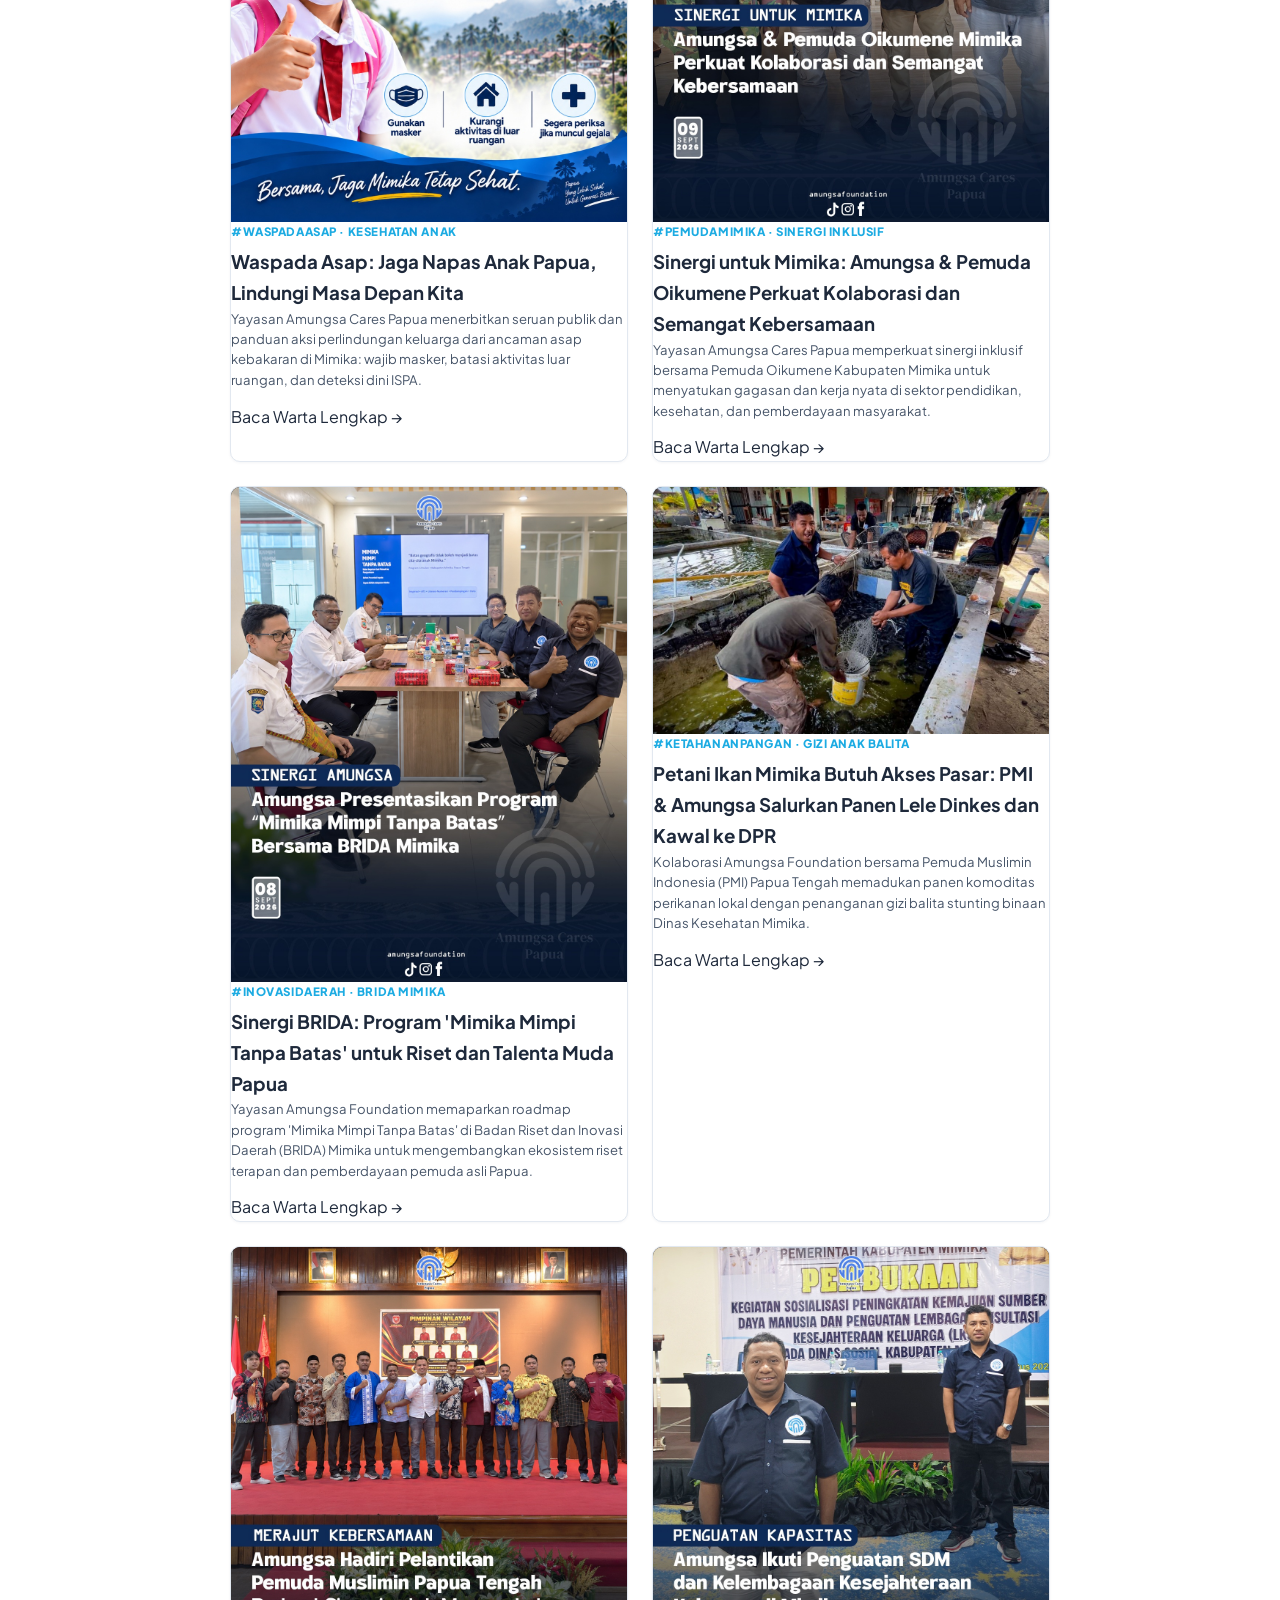
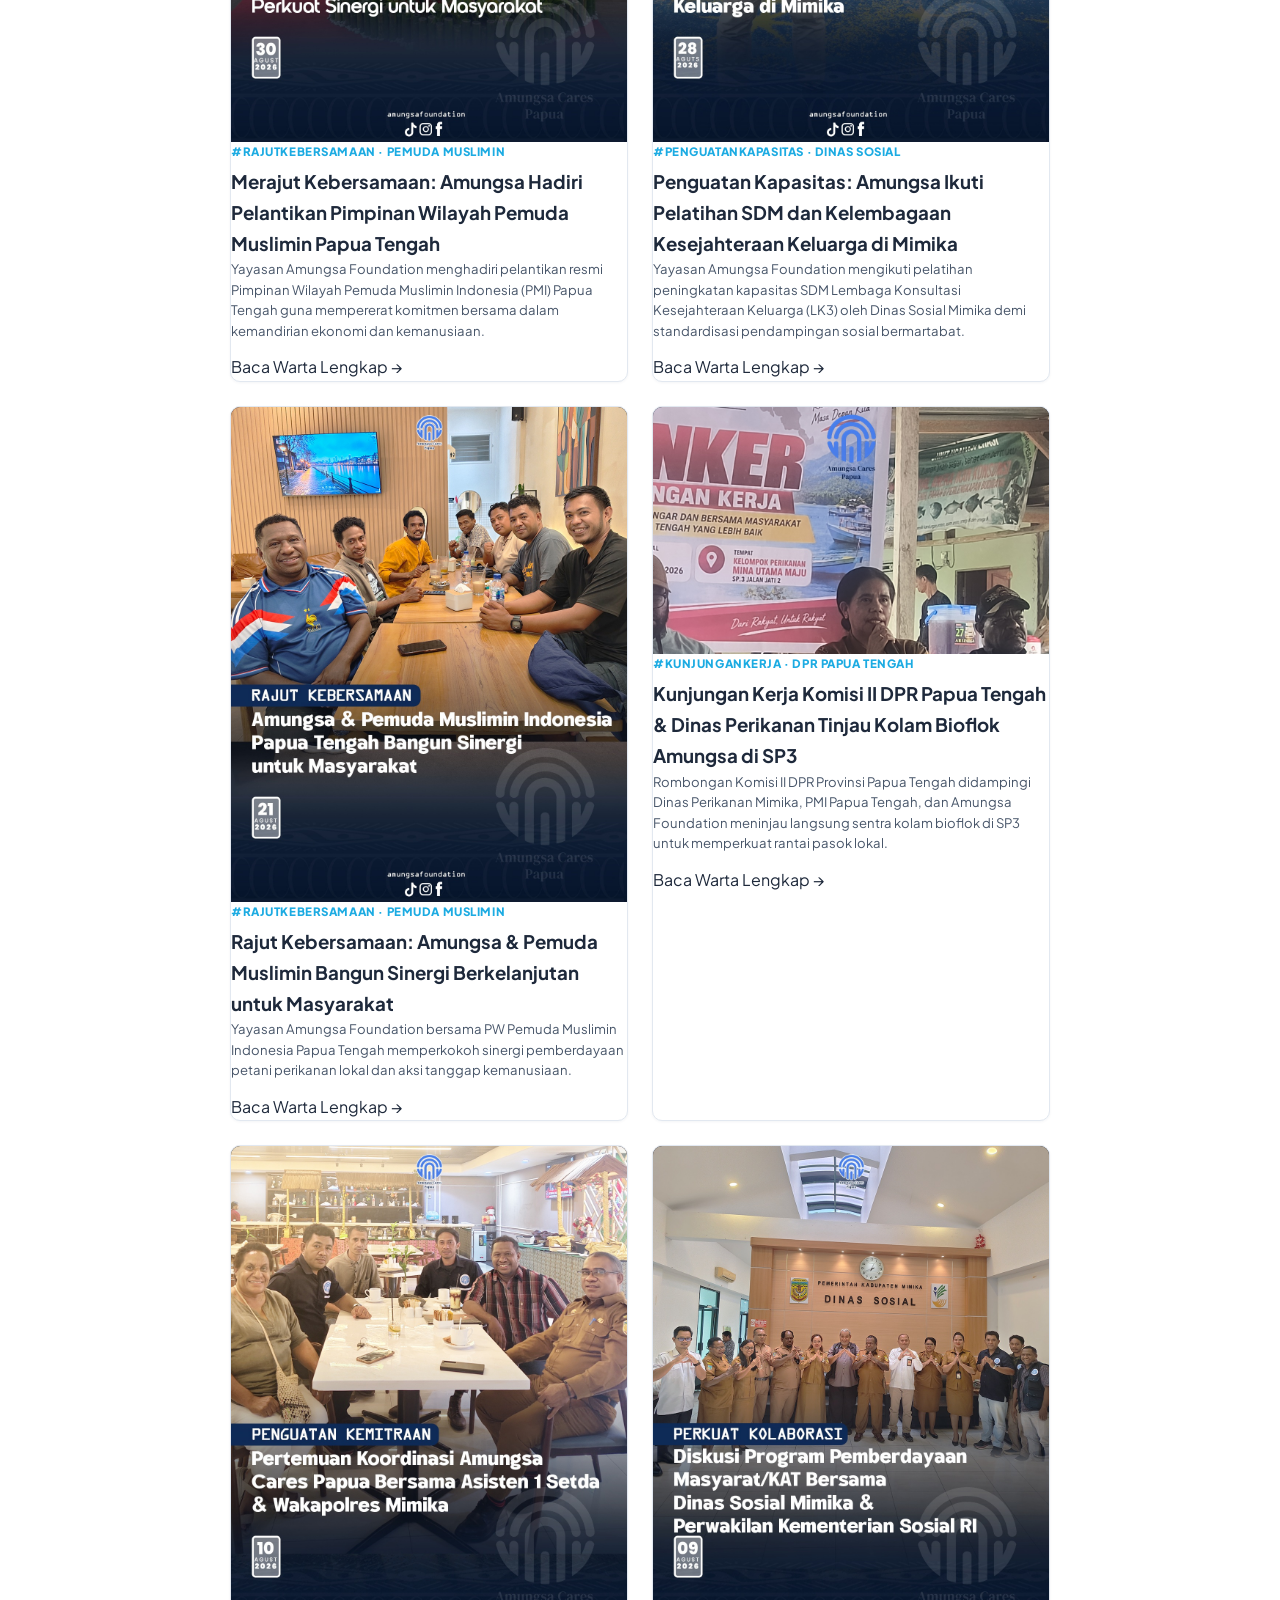
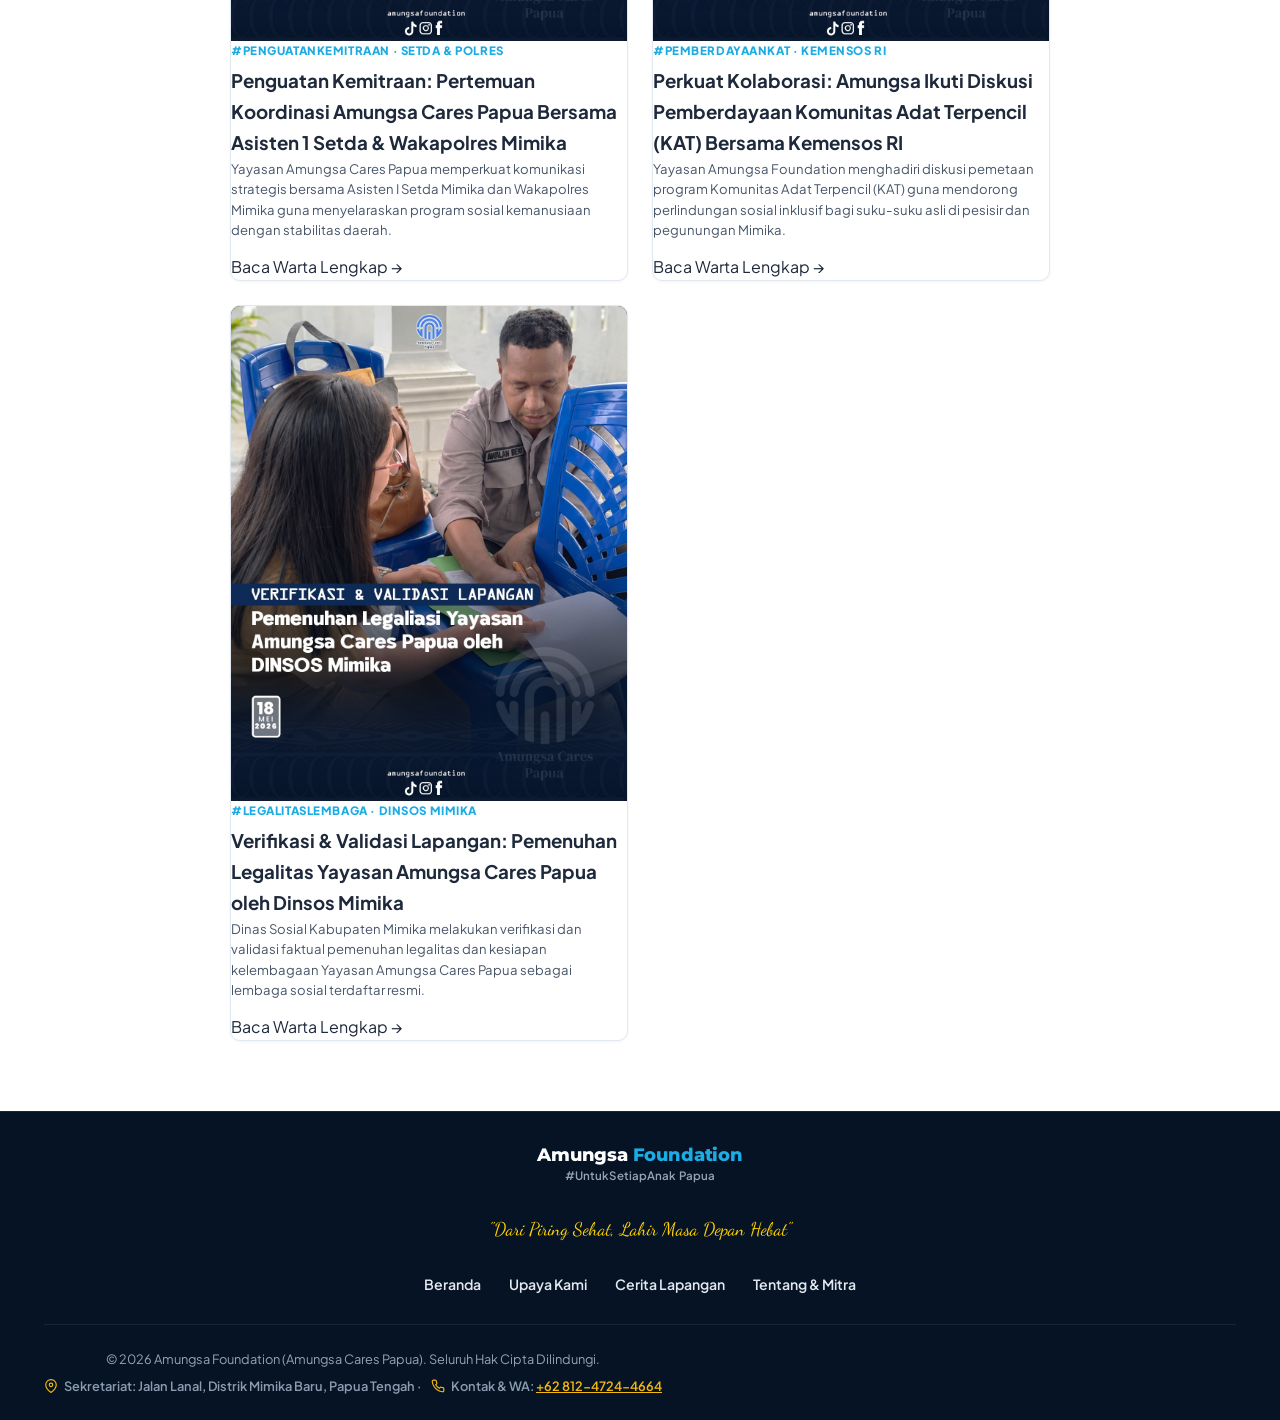
==== commit 77fe7a53: "feat: replace raw emojis across articles and website with professional SVG icons" ====
--- a/berita.html
+++ b/berita.html
@@ -459,10 +459,12 @@
             </div>
             <div class="meta-share-group">
               <button type="button" class="btn-share-item" id="btnShareWa">
-                <span>💬 WhatsApp</span>
+                <svg class="icon-svg icon-wa icon-svg-inline" viewBox="0 0 24 24" width="16" height="16" fill="currentColor"><path d="M17.472 14.382c-.297-.149-1.758-.867-2.03-.967-.273-.099-.471-.148-.67.15-.197.297-.767.966-.94 1.164-.173.199-.347.223-.644.075-.297-.15-1.255-.463-2.39-1.475-.883-.788-1.48-1.761-1.653-2.059-.173-.297-.018-.458.13-.606.134-.133.298-.347.446-.52.149-.174.198-.298.298-.497.099-.198.05-.371-.025-.52-.075-.149-.669-1.612-.916-2.207-.242-.579-.487-.5-.669-.51-.173-.008-.371-.01-.57-.01-.198 0-.52.074-.792.372-.272.297-1.04 1.016-1.04 2.479 0 1.462 1.065 2.875 1.213 3.074.149.198 2.096 3.2 5.077 4.487.709.306 1.262.489 1.694.625.712.227 1.36.195 1.871.118.571-.085 1.758-.719 2.006-1.413.248-.694.248-1.289.173-1.413-.074-.124-.272-.198-.57-.347m-5.421 7.403h-.004a9.87 9.87 0 01-5.031-1.378l-.361-.214-3.741.982.998-3.648-.235-.374a9.86 9.86 0 01-1.51-5.26c.001-5.45 4.436-9.884 9.888-9.884 2.64 0 5.122 1.03 6.988 2.898a9.825 9.825 0 012.893 6.994c-.003 5.45-4.437 9.884-9.885 9.884m8.413-18.297A11.815 11.815 0 0012.05 0C5.495 0 .16 5.335.157 11.892c0 2.096.547 4.142 1.588 5.945L0 24l6.335-1.662c1.746.952 3.71 1.453 5.711 1.454h.005c6.554 0 11.89-5.335 11.893-11.893a11.82 11.82 0 00-3.48-8.413z"/></svg>
+                <span>Bagikan WhatsApp</span>
               </button>
               <button type="button" class="btn-share-item" id="btnCopyLink">
-                <span>🔗 Salin Tautan</span>
+                <svg class="icon-svg icon-svg-stroke icon-svg-inline" viewBox="0 0 24 24" width="16" height="16"><path d="M10 13a5 5 0 0 0 7.54.54l3-3a5 5 0 0 0-7.07-7.07l-1.72 1.71"/><path d="M14 11a5 5 0 0 0-7.54-.54l-3 3a5 5 0 0 0 7.07 7.07l1.71-1.71"/></svg>
+                <span id="copyLinkText">Salin Tautan</span>
               </button>
             </div>
           </div>
@@ -479,7 +481,10 @@
 
         <!-- Gallery Section -->
         <section class="article-gallery-section" id="artGallerySection">
-          <h3 class="article-gallery-title">📸 Dokumentasi Kegiatan Terkait</h3>
+          <h3 class="article-gallery-title">
+            <svg class="icon-svg icon-svg-stroke icon-svg-inline" viewBox="0 0 24 24" width="20" height="20" style="vertical-align: -0.2em; color: var(--color-unicef-blue);"><path d="M23 19a2 2 0 0 1-2 2H3a2 2 0 0 1-2-2V8a2 2 0 0 1 2-2h4l2-3h6l2 3h4a2 2 0 0 1 2 2z"/><circle cx="12" cy="13" r="4"/></svg>
+            Dokumentasi Kegiatan Terkait
+          </h3>
           <div class="article-gallery-grid" id="artGalleryGrid"></div>
         </section>
 
@@ -488,8 +493,9 @@
           <a href="berita.html" class="btn btn-unicef-outline">
             &larr; Lihat Semua Cerita &amp; Liputan
           </a>
-          <a href="https://wa.me/6281247244664?text=Halo%20Sekretariat%20Amungsa%20Foundation,%20kami%20ingin%20berdiskusi%20kemitraan." target="_blank" rel="noopener" class="btn btn-unicef-yellow">
-            💬 Hubungi Narahubung (+62 812-4724-4664) &rarr;
+          <a href="https://wa.me/6281247244664?text=Halo%20Sekretariat%20Amungsa%20Foundation,%20kami%20ingin%20berdiskusi%20kemitraan." target="_blank" rel="noopener" class="btn btn-unicef-yellow" style="display: inline-flex; align-items: center; gap: 8px;">
+            <svg class="icon-svg icon-wa" viewBox="0 0 24 24" width="18" height="18" fill="currentColor"><path d="M17.472 14.382c-.297-.149-1.758-.867-2.03-.967-.273-.099-.471-.148-.67.15-.197.297-.767.966-.94 1.164-.173.199-.347.223-.644.075-.297-.15-1.255-.463-2.39-1.475-.883-.788-1.48-1.761-1.653-2.059-.173-.297-.018-.458.13-.606.134-.133.298-.347.446-.52.149-.174.198-.298.298-.497.099-.198.05-.371-.025-.52-.075-.149-.669-1.612-.916-2.207-.242-.579-.487-.5-.669-.51-.173-.008-.371-.01-.57-.01-.198 0-.52.074-.792.372-.272.297-1.04 1.016-1.04 2.479 0 1.462 1.065 2.875 1.213 3.074.149.198 2.096 3.2 5.077 4.487.709.306 1.262.489 1.694.625.712.227 1.36.195 1.871.118.571-.085 1.758-.719 2.006-1.413.248-.694.248-1.289.173-1.413-.074-.124-.272-.198-.57-.347m-5.421 7.403h-.004a9.87 9.87 0 01-5.031-1.378l-.361-.214-3.741.982.998-3.648-.235-.374a9.86 9.86 0 01-1.51-5.26c.001-5.45 4.436-9.884 9.888-9.884 2.64 0 5.122 1.03 6.988 2.898a9.825 9.825 0 012.893 6.994c-.003 5.45-4.437 9.884-9.885 9.884m8.413-18.297A11.815 11.815 0 0012.05 0C5.495 0 .16 5.335.157 11.892c0 2.096.547 4.142 1.588 5.945L0 24l6.335-1.662c1.746.952 3.71 1.453 5.711 1.454h.005c6.554 0 11.89-5.335 11.893-11.893a11.82 11.82 0 00-3.48-8.413z"/></svg>
+            <span>Hubungi Narahubung (+62 812-4724-4664) &rarr;</span>
           </a>
         </div>
 
@@ -511,7 +517,10 @@
 
           <div class="portal-filter-tabs" id="filterTabs">
             <button type="button" class="filter-btn active" data-filter="all">Semua Warta &amp; Postingan</button>
-            <button type="button" class="filter-btn" data-filter="instagram" style="color: #e1306c; border-color: rgba(225, 48, 108, 0.4);">📸 Postingan Instagram</button>
+            <button type="button" class="filter-btn" data-filter="instagram" style="color: #e1306c; border-color: rgba(225, 48, 108, 0.4); display: inline-flex; align-items: center; gap: 6px;">
+              <svg class="icon-svg icon-ig" viewBox="0 0 24 24" width="15" height="15" fill="currentColor"><path d="M12 2.163c3.204 0 3.584.012 4.85.07 3.252.148 4.771 1.691 4.919 4.919.058 1.265.069 1.645.069 4.849 0 3.205-.012 3.584-.069 4.849-.149 3.225-1.664 4.771-4.919 4.919-1.266.058-1.644.07-4.85.07-3.204 0-3.584-.012-4.849-.07-3.26-.149-4.771-1.699-4.919-4.92-.058-1.265-.07-1.644-.07-4.849 0-3.204.013-3.583.07-4.849.149-3.227 1.664-4.771 4.919-4.919 1.266-.057 1.645-.069 4.849-.069zm0-2.163c-3.259 0-3.667.014-4.947.072-4.358.2-6.78 2.618-6.98 6.98-.059 1.281-.073 1.689-.073 4.948 0 3.259.014 3.668.072 4.948.2 4.358 2.618 6.78 6.98 6.98 1.281.058 1.689.072 4.948.072 3.259 0 3.668-.014 4.948-.072 4.354-.2 6.782-2.618 6.979-6.98.059-1.28.073-1.689.073-4.948 0-3.259-.014-3.667-.072-4.947-.196-4.354-2.617-6.78-6.979-6.98-1.281-.059-1.69-.073-4.949-.073zm0 5.838c-3.403 0-6.162 2.759-6.162 6.162s2.759 6.163 6.162 6.163 6.162-2.759 6.162-6.163c0-3.403-2.759-6.162-6.162-6.162zm0 10.162c-2.209 0-4-1.79-4-4 0-2.209 1.791-4 4-4s4 1.791 4 4c0 2.21-1.791 4-4 4zm6.406-11.845c-.796 0-1.441.645-1.441 1.44s.645 1.44 1.441 1.44c.795 0 1.439-.645 1.439-1.44s-.644-1.44-1.439-1.44z"/></svg>
+              <span>Postingan Instagram</span>
+            </button>
             <button type="button" class="filter-btn" data-filter="unicef">UNICEF &amp; Kebijakan</button>
             <button type="button" class="filter-btn" data-filter="pangan">Pangan &amp; Gizi</button>
             <button type="button" class="filter-btn" data-filter="darurat">Tanggap Darurat</button>
@@ -549,9 +558,11 @@
       <div class="footer-bottom-row">
         <p class="footer-copy">
           &copy; 2026 Amungsa Foundation (Amungsa Cares Papua). Seluruh Hak Cipta Dilindungi.<br>
-          <span style="display: inline-block; margin-top: 4px; font-weight: 600; opacity: 0.9;">
-            📍 Sekretariat: Jalan Lanal, Distrik Mimika Baru, Papua Tengah &middot; 
-            📱 Kontak &amp; WA: <a href="https://wa.me/6281247244664" target="_blank" rel="noopener" style="color: var(--color-unicef-yellow); text-decoration: underline;">+62 812-4724-4664</a>
+          <span style="display: inline-flex; align-items: center; justify-content: center; flex-wrap: wrap; gap: 6px; margin-top: 6px; font-weight: 600; opacity: 0.95;">
+            <svg class="icon-svg icon-svg-stroke" viewBox="0 0 24 24" width="14" height="14" style="color: var(--color-unicef-yellow);"><path d="M21 10c0 7-9 13-9 13s-9-6-9-13a9 9 0 0 1 18 0z"/><circle cx="12" cy="10" r="3"/></svg>
+            <span>Sekretariat: Jalan Lanal, Distrik Mimika Baru, Papua Tengah &middot;</span>
+            <svg class="icon-svg icon-svg-stroke" viewBox="0 0 24 24" width="14" height="14" style="color: var(--color-unicef-yellow); margin-left: 4px;"><path d="M22 16.92v3a2 2 0 0 1-2.18 2 19.79 19.79 0 0 1-8.63-3.07 19.5 19.5 0 0 1-6-6 19.79 19.79 0 0 1-3.07-8.67A2 2 0 0 1 4.11 2h3a2 2 0 0 1 2 1.72 12.84 12.84 0 0 0 .7 2.81 2 2 0 0 1-.45 2.11L8.09 9.91a16 16 0 0 0 6 6l1.27-1.27a2 2 0 0 1 2.11-.45 12.84 12.84 0 0 0 2.81.7A2 2 0 0 1 22 16.92z"/></svg>
+            <span>Kontak &amp; WA: <a href="https://wa.me/6281247244664" target="_blank" rel="noopener" style="color: var(--color-unicef-yellow); text-decoration: underline;">+62 812-4724-4664</a></span>
           </span>
         </p>
       </div>
@@ -639,11 +650,14 @@
           });
         }
         const copyBtn = document.getElementById('btnCopyLink');
+        const copyTextSpan = document.getElementById('copyLinkText');
         if (copyBtn) {
           copyBtn.addEventListener('click', () => {
             navigator.clipboard.writeText(window.location.href).then(() => {
-              copyBtn.textContent = '✅ Tautan Tersalin!';
-              setTimeout(() => { copyBtn.textContent = '🔗 Salin Tautan'; }, 2500);
+              if (copyTextSpan) copyTextSpan.textContent = 'Tautan Tersalin!';
+              setTimeout(() => { 
+                if (copyTextSpan) copyTextSpan.textContent = 'Salin Tautan'; 
+              }, 2500);
             });
           });
         }
--- a/style.css
+++ b/style.css
@@ -3302,3 +3302,50 @@
   transform: scale(1.1);
 }
 
+/* ==========================================================================
+   Professional Vector SVG Icon System (Replacing Raw Emojis)
+   ========================================================================== */
+.icon-svg {
+  display: inline-block;
+  vertical-align: -0.18em;
+  flex-shrink: 0;
+}
+
+.icon-svg-inline {
+  margin-right: 6px;
+}
+
+.icon-svg-stroke {
+  fill: none;
+  stroke: currentColor;
+  stroke-width: 2;
+  stroke-linecap: round;
+  stroke-linejoin: round;
+}
+
+.icon-wa {
+  color: #25D366;
+}
+
+.btn-unicef-yellow .icon-wa,
+.btn-share-item:hover .icon-wa {
+  color: currentColor;
+}
+
+.icon-ig {
+  color: #E1306C;
+}
+
+.val-icon .icon-svg,
+.partner-icon .icon-svg {
+  width: 22px;
+  height: 22px;
+  color: var(--color-unicef-blue);
+}
+
+.btn-social-ig .icon-svg,
+.btn-social-gp .icon-svg {
+  margin-right: 6px;
+}
+
+
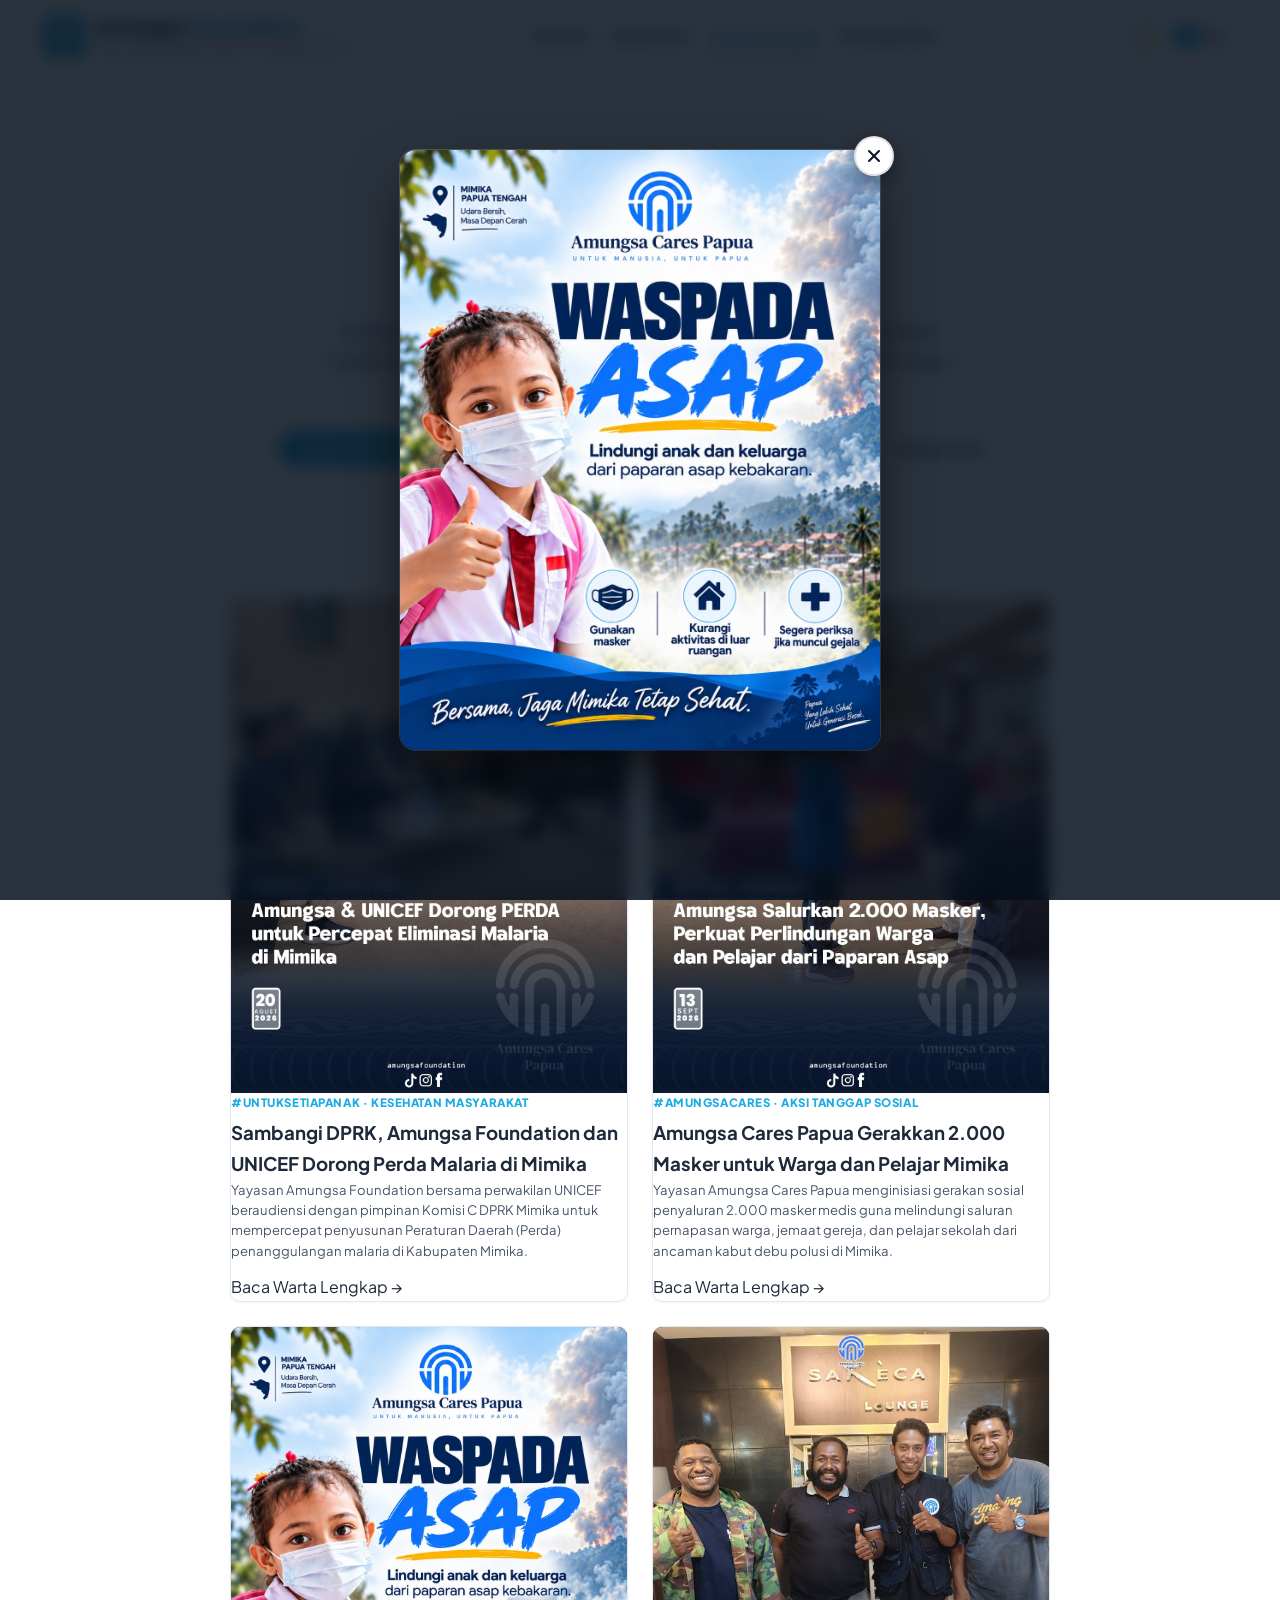
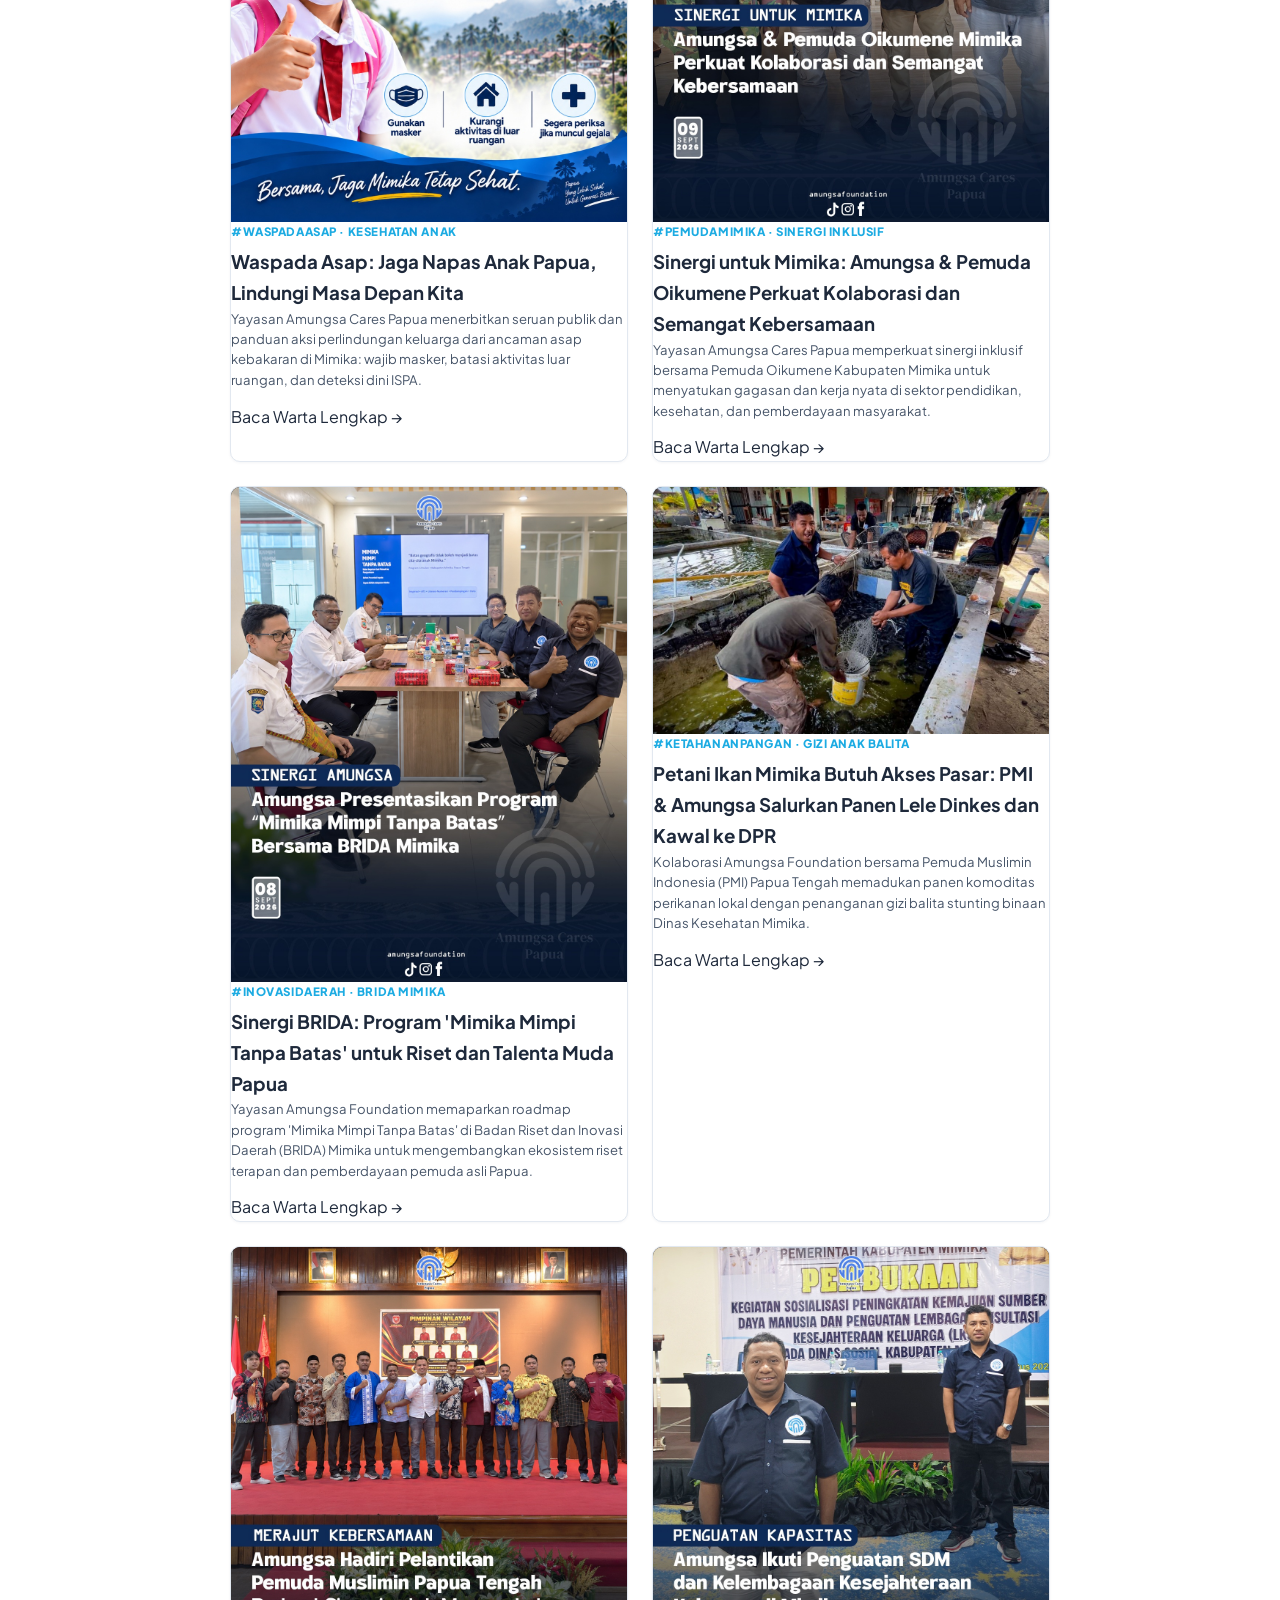
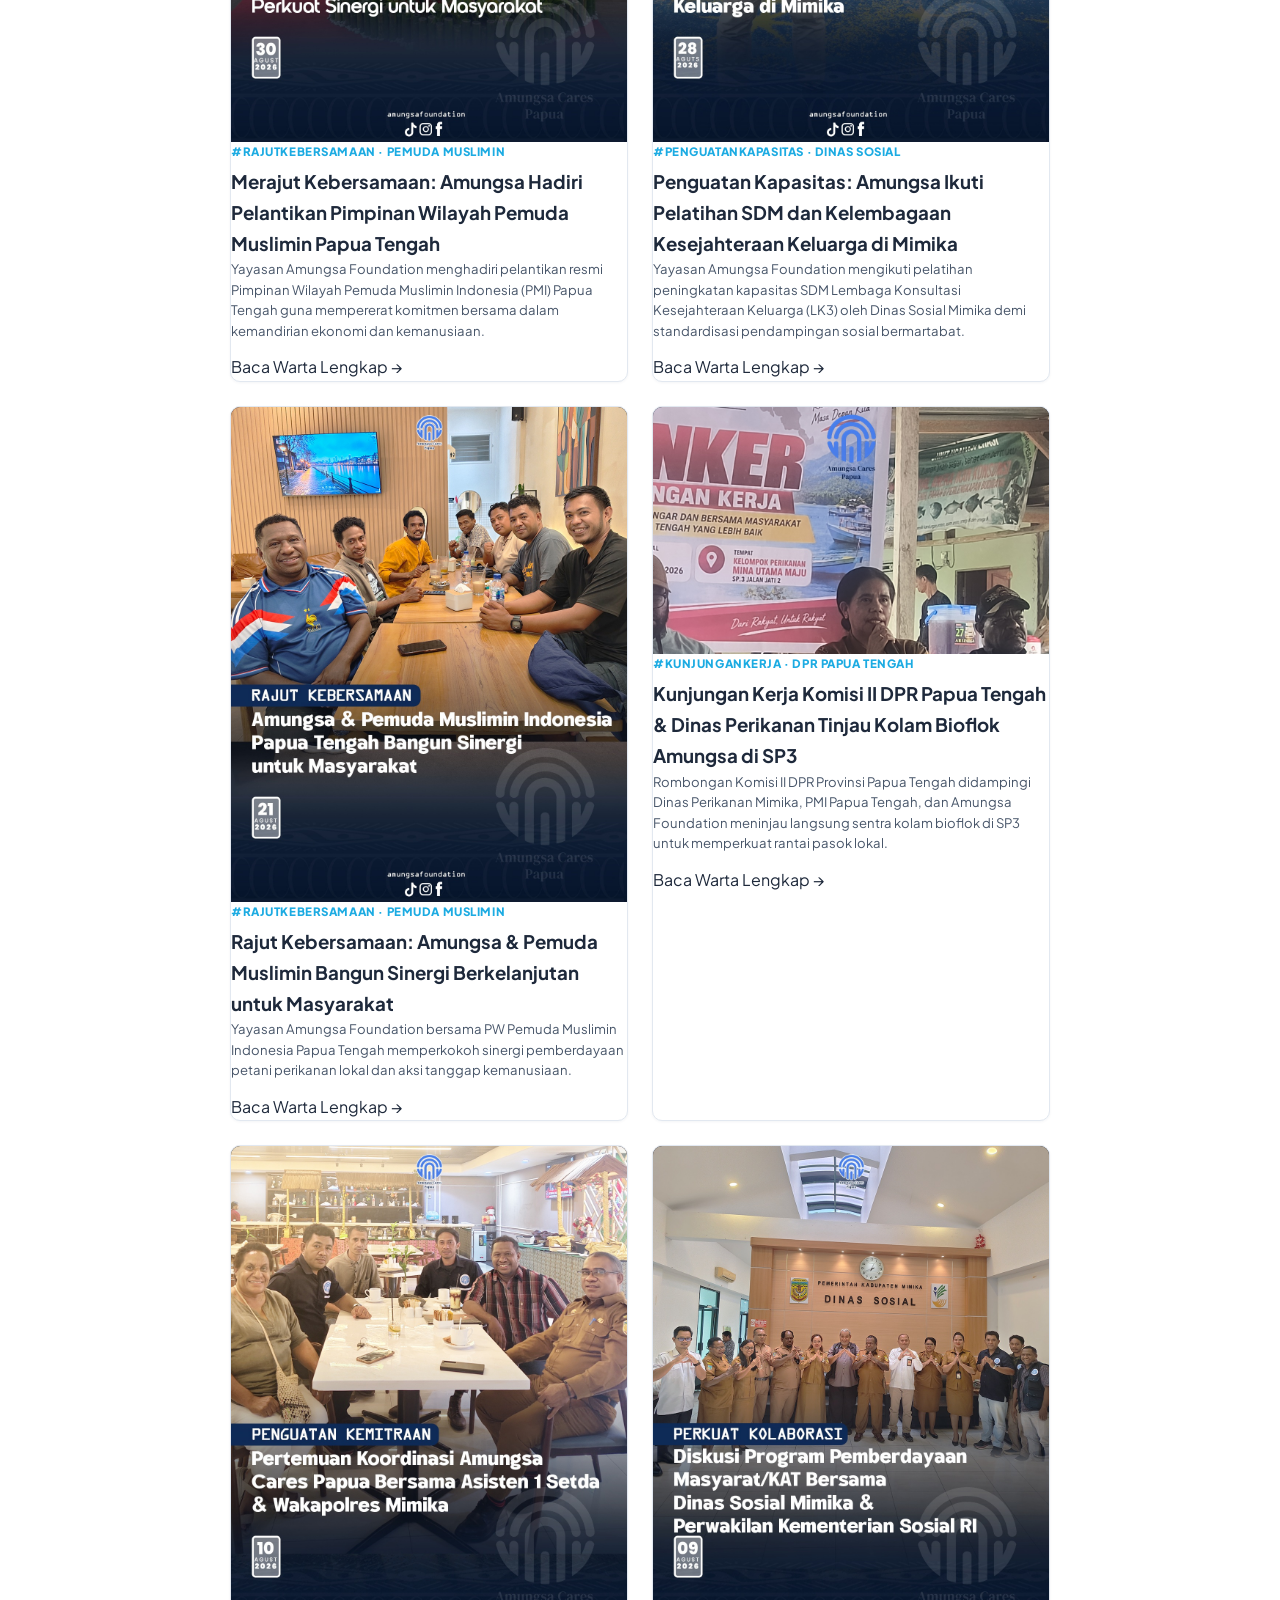
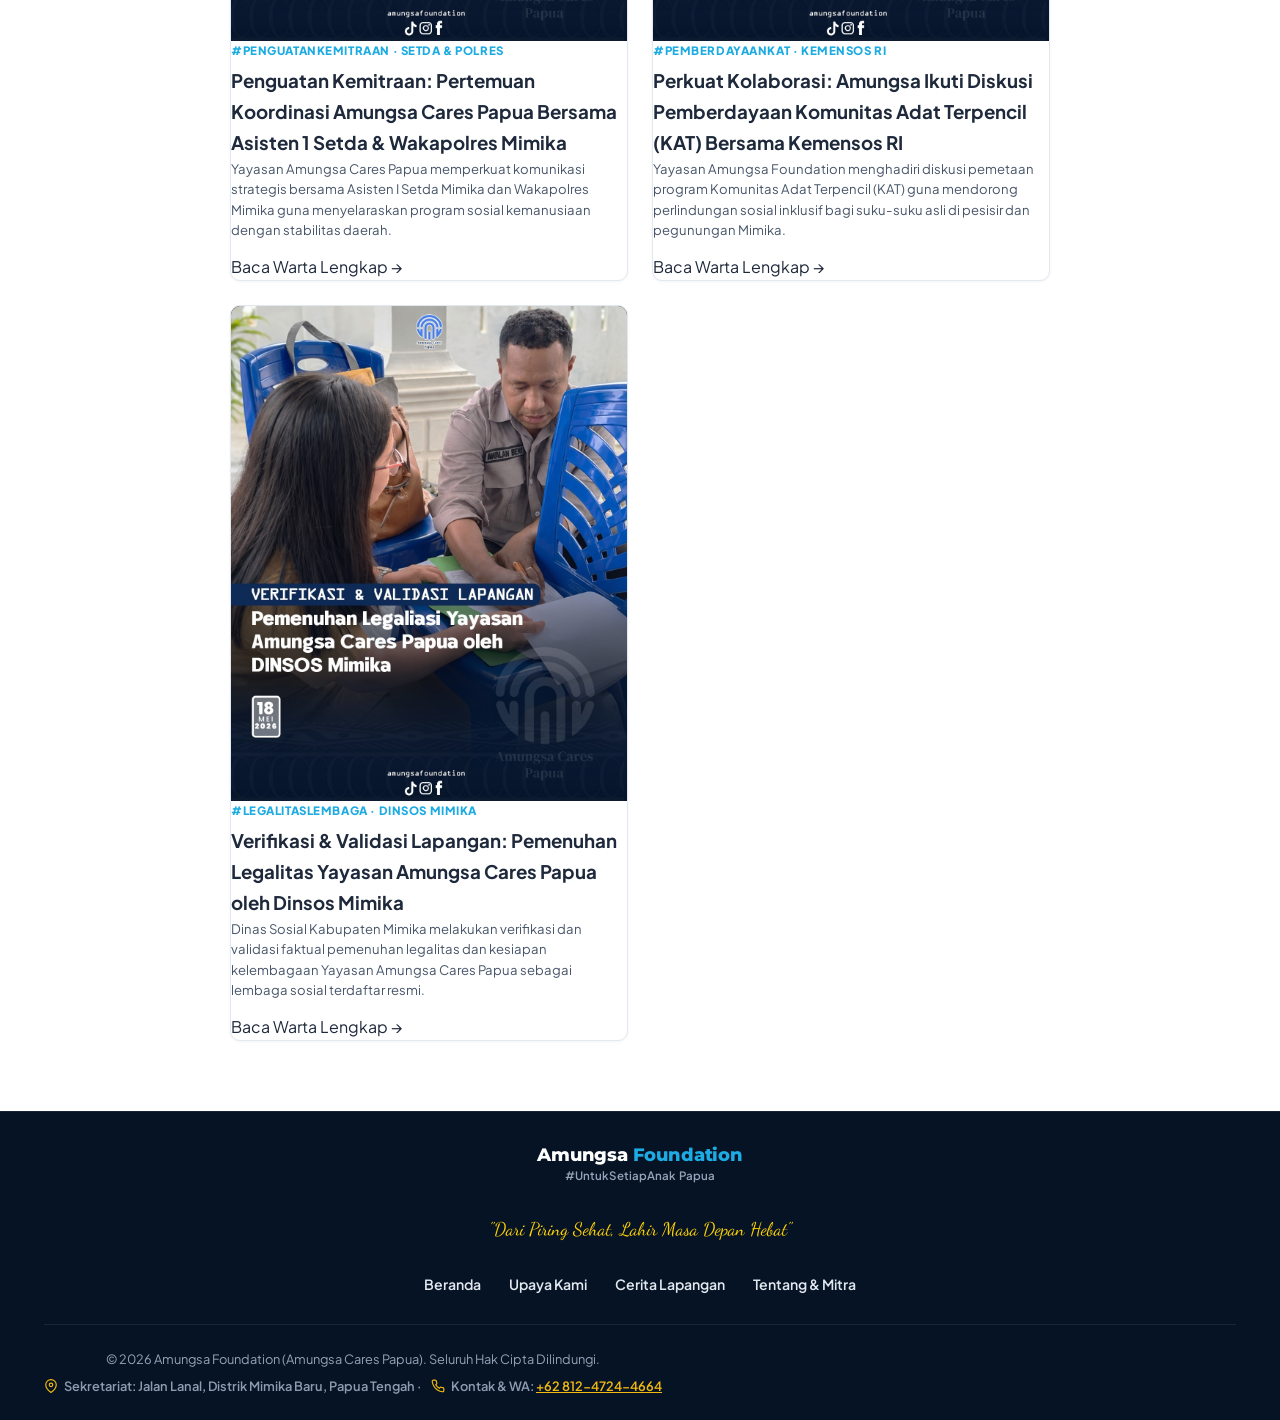
==== commit 1f501cdd: "feat: tambahkan popup foto resmi Waspada Asap (hanya foto) di beranda dan semua halaman dengan tombo" ====
--- a/berita.html
+++ b/berita.html
@@ -386,6 +386,123 @@
       display: grid;
       grid-template-columns: repeat(auto-fit, minmax(270px, 1fr));
       gap: 1.5rem;
+    }
+
+    /* Mobile Media Query for Portal & Article Detail */
+    @media (max-width: 768px) {
+      .article-container {
+        padding-left: 14px;
+        padding-right: 14px;
+        padding-top: 1rem;
+      }
+      .article-header {
+        margin-bottom: 1.25rem;
+      }
+      .article-main-title {
+        font-size: 1.45rem;
+        line-height: 1.35;
+        margin-bottom: 0.75rem;
+      }
+      .article-lead-summary {
+        font-size: 0.96rem;
+        line-height: 1.55;
+        margin-bottom: 1rem;
+      }
+      .article-meta-card {
+        flex-direction: column;
+        align-items: flex-start;
+        gap: 0.75rem;
+        padding: 0.85rem;
+      }
+      .meta-share-group {
+        width: 100%;
+        display: flex;
+        gap: 6px;
+      }
+      .btn-share-item {
+        flex: 1;
+        justify-content: center;
+        padding: 7px 10px;
+        font-size: 0.78rem;
+      }
+      .article-featured-media {
+        margin: 1.25rem 0;
+        border-radius: var(--radius-md);
+      }
+      .article-featured-img {
+        max-height: 360px;
+      }
+      .article-body-content {
+        font-size: 1.02rem;
+        line-height: 1.75;
+      }
+      .article-body-content p.lead-paragraph {
+        font-size: 1.08rem;
+        line-height: 1.65;
+        padding-left: 0.85rem;
+        border-left-width: 3px;
+        margin-bottom: 1.25rem;
+      }
+      .article-body-content h3 {
+        font-size: 1.25rem;
+        margin-top: 1.5rem;
+        margin-bottom: 0.65rem;
+      }
+      .article-gallery-grid {
+        grid-template-columns: repeat(2, 1fr);
+        gap: 8px;
+      }
+      .article-gallery-item {
+        height: 120px;
+        border-radius: 6px;
+      }
+      .article-footer-nav {
+        flex-direction: column;
+        gap: 0.75rem;
+      }
+      .article-footer-nav .btn {
+        width: 100%;
+        text-align: center;
+        justify-content: center;
+      }
+      .portal-hero {
+        padding: 1.5rem 0 1rem 0;
+        text-align: left;
+      }
+      .portal-hero-title {
+        font-size: 1.5rem;
+        line-height: 1.25;
+      }
+      .portal-hero-desc {
+        font-size: 0.92rem;
+        line-height: 1.5;
+        margin-bottom: 1.25rem;
+      }
+      .portal-filter-tabs {
+        display: flex;
+        overflow-x: auto;
+        white-space: nowrap;
+        -webkit-overflow-scrolling: touch;
+        gap: 6px;
+        padding: 4px 0 8px 0;
+        margin-bottom: 1.25rem;
+        justify-content: flex-start;
+        scrollbar-width: none;
+      }
+      .portal-filter-tabs::-webkit-scrollbar {
+        display: none;
+      }
+      .filter-btn {
+        flex-shrink: 0;
+        padding: 6px 14px;
+        font-size: 0.78rem;
+        border-radius: 9999px;
+      }
+      .portal-stories-grid {
+        display: flex;
+        flex-direction: column;
+        gap: 0.75rem;
+      }
     }
   </style>
 </head>
@@ -428,6 +545,9 @@
           <button class="lang-btn active" data-lang="id" title="Bahasa Indonesia">ID</button>
           <button class="lang-btn" data-lang="en" title="English">EN</button>
         </div>
+        <button class="mobile-toggle" id="mobileToggle" aria-label="Buka Menu Navigasi">
+          <span></span><span></span><span></span>
+        </button>
       </div>
     </div>
   </header>
@@ -567,8 +687,41 @@
         </p>
       </div>
     </div>
-  </footer>
-
+  <!-- Mobile Bottom App Navigation Bar (Native Mobile Dock) -->
+  <nav class="mobile-bottom-nav" id="mobileBottomNav" aria-label="Navigasi Cepat Ponsel">
+    <a href="index.html#beranda" class="bottom-nav-item">
+      <svg viewBox="0 0 24 24" fill="none" stroke="currentColor" stroke-width="2" stroke-linecap="round" stroke-linejoin="round"><path d="m3 9 9-7 9 7v11a2 2 0 0 1-2 2H5a2 2 0 0 1-2-2z"/><polyline points="9 22 9 12 15 12 15 22"/></svg>
+      <span>Beranda</span>
+    </a>
+    <a href="berita.html" class="bottom-nav-item active">
+      <svg viewBox="0 0 24 24" fill="none" stroke="currentColor" stroke-width="2" stroke-linecap="round" stroke-linejoin="round"><path d="M4 22h16a2 2 0 0 0 2-2V4a2 2 0 0 0-2-2H8a2 2 0 0 0-2 2v16a2 2 0 0 1-2 2Zm0 0a2 2 0 0 1-2-2v-9c0-1.1.9-2 2-2h2"/><path d="M18 14h-8"/><path d="M15 18h-5"/><path d="M10 6h8v4h-8z"/></svg>
+      <span>Warta Liputan</span>
+    </a>
+    <a href="https://www.instagram.com/amungsafoundation/" target="_blank" rel="noopener" class="bottom-nav-item">
+      <svg viewBox="0 0 24 24" fill="currentColor"><path d="M12 2.163c3.204 0 3.584.012 4.85.07 3.252.148 4.771 1.691 4.919 4.919.058 1.265.069 1.645.069 4.849 0 3.205-.012 3.584-.069 4.849-.149 3.225-1.664 4.771-4.919 4.919-1.266.058-1.644.07-4.85.07-3.204 0-3.584-.012-4.849-.07-3.26-.149-4.771-1.699-4.919-4.92-.058-1.265-.07-1.644-.07-4.849 0-3.204.013-3.583.07-4.849.149-3.227 1.664-4.771 4.919-4.919 1.266-.057 1.645-.069 4.849-.069zm0 5.838c-3.403 0-6.162 2.759-6.162 6.162s2.759 6.163 6.162 6.163 6.162-2.759 6.162-6.163c0-3.403-2.759-6.162-6.162-6.162zm0 10.162c-2.209 0-4-1.79-4-4 0-2.209 1.791-4 4-4s4 1.791 4 4c0 2.21-1.791 4-4 4zm6.406-11.845c-.796 0-1.441.645-1.441 1.44s.645 1.44 1.441 1.44c.795 0 1.439-.645 1.439-1.44s-.644-1.44-1.439-1.44z"/></svg>
+      <span>Instagram</span>
+    </a>
+    <a href="https://wa.me/6281247244664?text=Halo%20Sekretariat%20Amungsa%20Foundation,%20kami%20ingin%20berdiskusi%20kemitraan." target="_blank" rel="noopener" class="bottom-nav-item bottom-nav-wa">
+      <svg viewBox="0 0 24 24" fill="currentColor"><path d="M17.472 14.382c-.297-.149-1.758-.867-2.03-.967-.273-.099-.471-.148-.67.15-.197.297-.767.966-.94 1.164-.173.199-.347.223-.644.075-.297-.15-1.255-.463-2.39-1.475-.883-.788-1.48-1.761-1.653-2.059-.173-.297-.018-.458.13-.606.134-.133.298-.347.446-.52.149-.174.198-.298.298-.497.099-.198.05-.371-.025-.52-.075-.149-.669-1.612-.916-2.207-.242-.579-.487-.5-.669-.51-.173-.008-.371-.01-.57-.01-.198 0-.52.074-.792.372-.272.297-1.04 1.016-1.04 2.479 0 1.462 1.065 2.875 1.213 3.074.149.198 2.096 3.2 5.077 4.487.709.306 1.262.489 1.694.625.712.227 1.36.195 1.871.118.571-.085 1.758-.719 2.006-1.413.248-.694.248-1.289.173-1.413-.074-.124-.272-.198-.57-.347m-5.421 7.403h-.004a9.87 9.87 0 01-5.031-1.378l-.361-.214-3.741.982.998-3.648-.235-.374a9.86 9.86 0 01-1.51-5.26c.001-5.45 4.436-9.884 9.888-9.884 2.64 0 5.122 1.03 6.988 2.898a9.825 9.825 0 012.893 6.994c-.003 5.45-4.437 9.884-9.885 9.884m8.413-18.297A11.815 11.815 0 0012.05 0C5.495 0 .16 5.335.157 11.892c0 2.096.547 4.142 1.588 5.945L0 24l6.335-1.662c1.746.952 3.71 1.453 5.711 1.454h.005c6.554 0 11.89-5.335 11.893-11.893a11.82 11.82 0 00-3.48-8.413z"/></svg>
+      <span>WhatsApp</span>
+    </a>
+  </nav>
+
+  <!-- Modal Popup Khusus: Waspada Asap (Hanya Foto) -->
+  <div class="waspada-asap-popup-overlay" id="waspadaAsapPopup" aria-hidden="true" role="dialog" aria-label="Poster Waspada Asap: Jaga Napas Anak Papua, Lindungi Masa Depan Kita">
+    <div class="waspada-asap-backdrop" id="waspadaAsapBackdrop"></div>
+    <div class="waspada-asap-dialog">
+      <button type="button" class="waspada-asap-close" id="btnCloseWaspadaAsap" aria-label="Tutup Poster">
+        <svg viewBox="0 0 24 24" fill="none" stroke="currentColor" stroke-width="2.5" stroke-linecap="round" stroke-linejoin="round">
+          <line x1="18" y1="6" x2="6" y2="18"></line>
+          <line x1="6" y1="6" x2="18" y2="18"></line>
+        </svg>
+      </button>
+      <div class="waspada-asap-img-wrap">
+        <img src="images/instagram/ig_waspada_asap_11sept.jpg" alt="Waspada Asap: Jaga Napas Anak Papua, Lindungi Masa Depan Kita" class="waspada-asap-img">
+      </div>
+    </div>
+  </div>
 
   <!-- Scripts -->
   <script src="articles-data.js?v=4.2"></script>
@@ -586,6 +739,29 @@
           const newTheme = currentTheme === 'dark' ? 'light' : 'dark';
           rootHtml.setAttribute('data-theme', newTheme);
           localStorage.setItem('amungsa-theme', newTheme);
+        });
+      }
+
+      // Mobile drawer menu support
+      const mobileToggle = document.getElementById('mobileToggle');
+      const navMenu = document.getElementById('navMenu');
+      if (mobileToggle && navMenu) {
+        mobileToggle.addEventListener('click', (e) => {
+          e.stopPropagation();
+          navMenu.classList.toggle('open');
+          mobileToggle.classList.toggle('active');
+        });
+        navMenu.querySelectorAll('a').forEach(a => {
+          a.addEventListener('click', () => {
+            navMenu.classList.remove('open');
+            mobileToggle.classList.remove('active');
+          });
+        });
+        document.addEventListener('click', (e) => {
+          if (!navMenu.contains(e.target) && !mobileToggle.contains(e.target)) {
+            navMenu.classList.remove('open');
+            mobileToggle.classList.remove('active');
+          }
         });
       }
 
@@ -711,6 +887,7 @@
             const card = document.createElement('article');
             const isIg = item.coverImage && item.coverImage.includes('instagram');
             card.className = 'news-card-compact' + (isIg ? ' is-instagram' : '');
+            card.style.cursor = 'pointer';
             card.innerHTML = `
               <div class="news-card-thumb">
                 <img src="${item.coverImage}" alt="${item.title}">
@@ -723,6 +900,10 @@
                 <a href="berita.html?id=${item.id}" class="news-card-action">Baca Warta Lengkap &rarr;</a>
               </div>
             `;
+            card.addEventListener('click', (e) => {
+              if (e.target.closest('a') || e.target.closest('button')) return;
+              window.location.href = `berita.html?id=${item.id}`;
+            });
             grid.appendChild(card);
           });
 
@@ -784,6 +965,43 @@
           };
         });
       }
+
+      // --------------------------------------------------------------------------
+      // POPUP BANNER: WASPADA ASAP (HANYA FOTO)
+      // --------------------------------------------------------------------------
+      function initWaspadaAsapPopup() {
+        const popup = document.getElementById('waspadaAsapPopup');
+        if (!popup) return;
+
+        const closeBtn = document.getElementById('btnCloseWaspadaAsap');
+        const backdrop = document.getElementById('waspadaAsapBackdrop');
+
+        const closePopup = () => {
+          popup.classList.remove('active');
+          popup.setAttribute('aria-hidden', 'true');
+          document.body.style.overflow = '';
+        };
+
+        const openPopup = () => {
+          popup.classList.add('active');
+          popup.setAttribute('aria-hidden', 'false');
+          document.body.style.overflow = 'hidden';
+        };
+
+        if (closeBtn) closeBtn.addEventListener('click', closePopup);
+        if (backdrop) backdrop.addEventListener('click', closePopup);
+
+        document.addEventListener('keydown', (e) => {
+          if (e.key === 'Escape' && popup.classList.contains('active')) {
+            closePopup();
+          }
+        });
+
+        // Auto-open on page load
+        setTimeout(openPopup, 650);
+      }
+
+      initWaspadaAsapPopup();
     })();
   </script>
 </body>
--- a/style.css
+++ b/style.css
@@ -780,7 +780,10 @@
 }
 
 .strip-num-wrap {
-  display: flex;
+  display: inline-flex;
+  flex-direction: row;
+  flex-wrap: nowrap;
+  white-space: nowrap;
   align-items: baseline;
   justify-content: center;
   gap: 2px;
@@ -793,6 +796,8 @@
   font-weight: 900;
   color: var(--color-unicef-blue);
   line-height: 1;
+  display: inline-block;
+  white-space: nowrap;
 }
 
 .impact-strip-card .stat-suffix {
@@ -800,6 +805,8 @@
   font-size: 1.2rem;
   font-weight: 800;
   color: var(--color-unicef-blue);
+  display: inline-block;
+  white-space: nowrap;
 }
 
 .strip-label {
@@ -2422,81 +2429,471 @@
 }
 
 @media (max-width: 768px) {
-  .announcement-text {
-    font-size: 0.76rem;
-  }
+  /* Native Mobile Body & Container */
+  body {
+    padding-bottom: calc(64px + env(safe-area-inset-bottom, 0px)) !important;
+  }
+
+  .container {
+    padding-left: 14px !important;
+    padding-right: 14px !important;
+  }
+
+  .section {
+    padding: 2rem 0 !important;
+  }
+
+  /* Compact Mobile Header (56px) */
+  .navbar {
+    height: 56px !important;
+  }
+
+  .nav-container {
+    height: 56px !important;
+  }
+
+  .brand-logo {
+    gap: 8px !important;
+  }
+
+  .logo-symbol {
+    width: 32px !important;
+    height: 32px !important;
+  }
+
+  .brand-name {
+    font-size: 1.05rem !important;
+  }
+
   .brand-sub {
-    display: none;
-  }
+    display: none !important;
+  }
+
   .mobile-toggle {
-    display: flex;
-  }
+    display: flex !important;
+    flex-direction: column;
+    justify-content: center;
+    align-items: center;
+    gap: 4px;
+    width: 36px;
+    height: 36px;
+    background: rgba(28, 171, 226, 0.08);
+    border: 1px solid var(--color-border);
+    border-radius: var(--radius-sm);
+    cursor: pointer;
+    padding: 0;
+    margin-left: 6px;
+    z-index: 1001;
+  }
+
+  .mobile-toggle span {
+    display: block;
+    width: 18px;
+    height: 2px;
+    background-color: var(--color-unicef-navy);
+    border-radius: 2px;
+    transition: transform 0.2s ease, opacity 0.2s ease;
+  }
+
+  [data-theme="dark"] .mobile-toggle span {
+    background-color: #FFFFFF;
+  }
+
+  .mobile-toggle.active span:nth-child(1) {
+    transform: translateY(6px) rotate(45deg);
+  }
+
+  .mobile-toggle.active span:nth-child(2) {
+    opacity: 0;
+  }
+
+  .mobile-toggle.active span:nth-child(3) {
+    transform: translateY(-6px) rotate(-45deg);
+  }
+
+  /* Slide-down Mobile App Drawer */
   .nav-menu {
-    position: fixed;
-    top: 72px;
-    left: 0;
-    right: 0;
-    background-color: var(--color-bg-surface);
-    border-bottom: 1px solid var(--color-border);
-    flex-direction: column;
-    padding: 1.5rem;
-    gap: 1rem;
-    display: none;
-    box-shadow: 0 10px 30px rgba(0, 0, 0, 0.2);
-  }
+    position: fixed !important;
+    top: 56px !important;
+    left: 0 !important;
+    right: 0 !important;
+    bottom: 0 !important;
+    background-color: rgba(255, 255, 255, 0.98) !important;
+    backdrop-filter: blur(20px) !important;
+    -webkit-backdrop-filter: blur(20px) !important;
+    border-top: 1px solid var(--color-border) !important;
+    flex-direction: column !important;
+    padding: 1.25rem !important;
+    gap: 0.65rem !important;
+    display: none !important;
+    z-index: 999 !important;
+    overflow-y: auto !important;
+  }
+
+  [data-theme="dark"] .nav-menu {
+    background-color: rgba(7, 21, 38, 0.98) !important;
+  }
+
   .nav-menu.open {
-    display: flex;
-  }
+    display: flex !important;
+  }
+
+  .nav-link {
+    font-size: 1rem !important;
+    font-weight: 700 !important;
+    padding: 0.8rem 1rem !important;
+    border-radius: var(--radius-md) !important;
+    border: 1px solid var(--color-border) !important;
+    background: var(--color-bg-card) !important;
+    display: flex !important;
+    align-items: center !important;
+    justify-content: space-between !important;
+    color: var(--color-text-main) !important;
+    text-decoration: none !important;
+  }
+
+  .nav-link.active {
+    background: var(--color-unicef-blue-light) !important;
+    color: var(--color-unicef-blue) !important;
+    border-color: var(--color-unicef-blue) !important;
+  }
+
+  [data-theme="dark"] .nav-link.active {
+    background: rgba(28, 171, 226, 0.15) !important;
+    color: #38bdf8 !important;
+  }
+
+  /* Hero Section on Mobile */
+  .unicef-hero-stage {
+    grid-template-columns: 1fr !important;
+    gap: 1.25rem !important;
+  }
+
   .unicef-hero-media {
-    height: 280px;
-  }
-  .unicef-editorial-card {
-    margin: -40px 1rem 1rem 1rem;
-    padding: 1.5rem;
-  }
-  .unicef-card-title {
-    font-size: 1.65rem;
-  }
-  .ribbon-inner {
-    flex-direction: column;
-    text-align: center;
-    gap: 1rem;
-  }
-  .team-strip-grid {
-    grid-template-columns: repeat(2, 1fr);
-  }
-  .unicef-partner-row {
-    grid-template-columns: repeat(2, 1fr);
-  }
-  .donation-amount-grid {
-    grid-template-columns: 1fr;
-  }
-}
-
-@media (max-width: 580px) {
+    min-height: 220px !important;
+    max-height: 260px !important;
+    border-radius: var(--radius-md) !important;
+  }
+
+  .unicef-hero-editorial {
+    padding: 0.25rem 0 !important;
+  }
+
+  .unicef-hero-title {
+    font-size: 1.65rem !important;
+    line-height: 1.25 !important;
+    margin: 0.6rem 0 !important;
+  }
+
+  .unicef-hero-lead {
+    font-size: 0.94rem !important;
+    line-height: 1.6 !important;
+    margin-bottom: 1.25rem !important;
+  }
+
+  .unicef-hero-actions {
+    flex-direction: column !important;
+    gap: 0.65rem !important;
+  }
+
+  .unicef-hero-actions .btn {
+    width: 100% !important;
+    justify-content: center !important;
+  }
+
+  /* Impact Strip on Mobile: 2x2 balanced counter cards with no-wrap suffix */
   .unicef-impact-strip {
-    grid-template-columns: 1fr;
-  }
-  .unicef-program-grid {
-    grid-template-columns: 1fr;
-  }
-  .impact-numbers-grid {
-    grid-template-columns: 1fr;
-    gap: 1.5rem;
-  }
-  .team-strip-grid {
-    grid-template-columns: 1fr;
-  }
-  .unicef-partner-row {
-    grid-template-columns: 1fr;
-  }
-  .gallery-compact-grid {
-    grid-template-columns: 1fr;
-  }
-  .footer-content {
-    grid-template-columns: 1fr;
-  }
-}
+    grid-template-columns: repeat(2, 1fr) !important;
+    gap: 0.65rem !important;
+    padding: 0.85rem !important;
+    margin-top: 1.15rem !important;
+    background-color: var(--color-bg-surface) !important;
+    border: 1px solid var(--color-border) !important;
+    border-radius: var(--radius-md) !important;
+  }
+
+  .impact-strip-card {
+    padding: 0.75rem 0.5rem !important;
+    background-color: var(--color-bg-card) !important;
+    border: 1px solid var(--color-border) !important;
+    border-radius: 8px !important;
+    display: flex !important;
+    flex-direction: column !important;
+    align-items: center !important;
+    justify-content: center !important;
+    text-align: center !important;
+    min-height: 76px !important;
+  }
+
+  .strip-num-wrap {
+    display: inline-flex !important;
+    flex-direction: row !important;
+    flex-wrap: nowrap !important;
+    white-space: nowrap !important;
+    align-items: baseline !important;
+    justify-content: center !important;
+    gap: 2px !important;
+    margin-bottom: 4px !important;
+  }
+
+  .impact-strip-card .stat-number {
+    font-size: 1.55rem !important;
+    font-weight: 900 !important;
+    line-height: 1 !important;
+    white-space: nowrap !important;
+    display: inline-block !important;
+    letter-spacing: -0.01em !important;
+  }
+
+  .impact-strip-card .stat-suffix {
+    font-size: 1.15rem !important;
+    font-weight: 800 !important;
+    line-height: 1 !important;
+    white-space: nowrap !important;
+    display: inline-block !important;
+  }
+
+  .strip-label {
+    font-size: 0.74rem !important;
+    font-weight: 700 !important;
+    line-height: 1.3 !important;
+    color: var(--color-text-body) !important;
+    display: block !important;
+    text-align: center !important;
+    margin: 0 !important;
+  }
+
+  /* Spotlight Story Card on Mobile */
+  .spotlight-card {
+    grid-template-columns: 1fr !important;
+    border-radius: var(--radius-md) !important;
+  }
+
+  .spotlight-media {
+    min-height: 220px !important;
+    max-height: 250px !important;
+  }
+
+  .spotlight-body {
+    padding: 1.25rem !important;
+  }
+
+  .spotlight-title {
+    font-size: 1.25rem !important;
+    line-height: 1.35 !important;
+  }
+
+  .spotlight-desc {
+    font-size: 0.9rem !important;
+    line-height: 1.55 !important;
+  }
+
+  /* ==========================================================================
+     Galeri Papua Style Horizontal Media-Object News Feed
+     ========================================================================== */
+  .news-sub-grid,
+  .portal-stories-grid,
+  .related-grid {
+    display: flex !important;
+    flex-direction: column !important;
+    gap: 0.75rem !important;
+    margin-top: 1rem !important;
+  }
+
+  /* Horizontal compact card: Thumbnail left, title & meta right */
+  .news-card-compact {
+    display: flex !important;
+    flex-direction: row !important;
+    align-items: stretch !important;
+    padding: 0.65rem !important;
+    gap: 0.75rem !important;
+    background-color: var(--color-bg-card) !important;
+    border: 1px solid var(--color-border) !important;
+    border-radius: var(--radius-md) !important;
+    box-shadow: 0 1px 4px rgba(0, 43, 73, 0.04) !important;
+    min-height: 92px !important;
+    text-decoration: none !important;
+  }
+
+  .news-card-compact:active {
+    transform: scale(0.985);
+    background-color: var(--color-bg-card-hover) !important;
+    border-color: var(--color-unicef-blue) !important;
+  }
+
+  .news-card-thumb,
+  .news-card-compact.is-instagram .news-card-thumb {
+    width: 88px !important;
+    min-width: 88px !important;
+    max-width: 88px !important;
+    height: 88px !important;
+    aspect-ratio: 1 / 1 !important;
+    border-radius: 8px !important;
+    flex-shrink: 0 !important;
+    overflow: hidden !important;
+    position: relative !important;
+  }
+
+  .news-card-thumb img,
+  .news-card-compact.is-instagram .news-card-thumb img {
+    width: 100% !important;
+    height: 100% !important;
+    object-fit: cover !important;
+    border-radius: 8px !important;
+    background: transparent !important;
+  }
+
+  /* Mini Instagram Badge on Thumbnail */
+  .news-card-compact.is-instagram .news-card-thumb::after {
+    content: 'IG';
+    position: absolute;
+    bottom: 3px;
+    right: 3px;
+    background: linear-gradient(45deg, #f09433, #e6683c, #dc2743, #cc2366, #bc1888);
+    color: #FFFFFF;
+    font-size: 0.55rem;
+    font-weight: 800;
+    padding: 1px 4px;
+    border-radius: 3px;
+    letter-spacing: 0.02em;
+    box-shadow: 0 1px 4px rgba(0,0,0,0.4);
+    z-index: 2;
+  }
+
+  .news-card-tag,
+  .news-thumb-tag {
+    display: none !important;
+  }
+
+  .news-card-body,
+  .news-card-info {
+    padding: 0 !important;
+    display: flex !important;
+    flex-direction: column !important;
+    justify-content: center !important;
+    flex-grow: 1 !important;
+    min-width: 0 !important;
+  }
+
+  .news-card-body .unicef-card-kicker,
+  .news-card-info .unicef-card-kicker {
+    font-size: 0.65rem !important;
+    font-weight: 700 !important;
+    color: var(--color-unicef-blue) !important;
+    text-transform: uppercase !important;
+    letter-spacing: 0.02em !important;
+    margin-bottom: 2px !important;
+    white-space: nowrap !important;
+    overflow: hidden !important;
+    text-overflow: ellipsis !important;
+    display: block !important;
+  }
+
+  .news-card-title,
+  .news-card-heading {
+    font-size: 0.88rem !important;
+    font-weight: 700 !important;
+    line-height: 1.35 !important;
+    color: var(--color-unicef-navy) !important;
+    margin-bottom: 4px !important;
+    display: -webkit-box !important;
+    -webkit-line-clamp: 2 !important;
+    -webkit-box-orient: vertical !important;
+    overflow: hidden !important;
+  }
+
+  [data-theme="dark"] .news-card-title,
+  [data-theme="dark"] .news-card-heading {
+    color: #FFFFFF !important;
+  }
+
+  .news-card-desc {
+    display: none !important;
+  }
+
+  .news-card-link,
+  .news-card-action {
+    display: inline-block !important;
+    font-size: 0.72rem !important;
+    font-weight: 600 !important;
+    color: var(--color-unicef-blue) !important;
+    text-decoration: none !important;
+    margin-top: auto !important;
+  }
+
+  /* Social Channels Bar on Mobile */
+  .news-social-bar {
+    flex-direction: column !important;
+    text-align: center !important;
+    gap: 0.75rem !important;
+    padding: 1.15rem !important;
+  }
+
+  .news-social-links {
+    flex-direction: column !important;
+    width: 100% !important;
+    gap: 0.5rem !important;
+  }
+
+  .news-social-links a {
+    width: 100% !important;
+    justify-content: center !important;
+  }
+
+  /* About & Clean Values */
+  .about-clean-box {
+    grid-template-columns: 1fr !important;
+    gap: 1.5rem !important;
+    padding: 1.25rem !important;
+  }
+
+  .about-clean-media {
+    order: -1;
+  }
+
+  .core-values-compact {
+    grid-template-columns: 1fr !important;
+    gap: 0.5rem !important;
+  }
+
+  /* Quick Contact Banner on Mobile */
+  .contact-quick-banner {
+    flex-direction: column !important;
+    gap: 1rem !important;
+    padding: 1.25rem !important;
+    text-align: center !important;
+  }
+
+  .contact-quick-buttons {
+    flex-direction: column !important;
+    width: 100% !important;
+    gap: 0.6rem !important;
+  }
+
+  .contact-quick-buttons .btn {
+    width: 100% !important;
+    justify-content: center !important;
+  }
+
+  /* Footer on Mobile */
+  .footer-content-compact {
+    flex-direction: column !important;
+    text-align: center !important;
+    gap: 1.25rem !important;
+  }
+
+  .footer-nav-links {
+    flex-wrap: wrap !important;
+    justify-content: center !important;
+    gap: 0.85rem !important;
+  }
+
+  .footer-bottom-row {
+    flex-direction: column !important;
+    gap: 0.85rem !important;
+  }
+}
+
 
 /* ==========================================================================
    STREAMLINED UNICEF 5-BLOCK HOME LAYOUT
@@ -3348,4 +3745,677 @@
   margin-right: 6px;
 }
 
-
+/* ==========================================================================
+   Mobile Bottom App Dock (Native Mobile Navigation Bar)
+   ========================================================================== */
+.mobile-bottom-nav {
+  display: none;
+}
+
+@media (max-width: 768px) {
+  .mobile-bottom-nav {
+    display: flex !important;
+    position: fixed !important;
+    bottom: 0 !important;
+    left: 0 !important;
+    right: 0 !important;
+    height: 56px !important;
+    padding-bottom: env(safe-area-inset-bottom, 0px) !important;
+    background: rgba(255, 255, 255, 0.96) !important;
+    backdrop-filter: blur(16px) !important;
+    -webkit-backdrop-filter: blur(16px) !important;
+    border-top: 1px solid var(--color-border) !important;
+    z-index: 9999 !important;
+    justify-content: space-around !important;
+    align-items: center !important;
+    box-shadow: 0 -4px 16px rgba(0, 43, 73, 0.08) !important;
+  }
+
+  [data-theme="dark"] .mobile-bottom-nav {
+    background: rgba(12, 30, 52, 0.96) !important;
+    border-top-color: rgba(255, 255, 255, 0.12) !important;
+    box-shadow: 0 -4px 20px rgba(0, 0, 0, 0.4) !important;
+  }
+
+  .bottom-nav-item {
+    display: flex !important;
+    flex-direction: column !important;
+    align-items: center !important;
+    justify-content: center !important;
+    gap: 3px !important;
+    color: var(--color-text-subtle) !important;
+    text-decoration: none !important;
+    font-size: 0.68rem !important;
+    font-weight: 700 !important;
+    flex: 1 !important;
+    height: 100% !important;
+    transition: color 0.2s ease, transform 0.15s ease !important;
+  }
+
+  .bottom-nav-item:active {
+    transform: scale(0.92) !important;
+  }
+
+  .bottom-nav-item svg {
+    width: 20px !important;
+    height: 20px !important;
+    transition: transform 0.2s ease !important;
+  }
+
+  .bottom-nav-item.active {
+    color: var(--color-unicef-blue) !important;
+  }
+
+  .bottom-nav-item.bottom-nav-wa {
+    color: #25D366 !important;
+  }
+}
+
+/* ==========================================================================
+   Enriched Focus Programs (Pilar Unggulan & Field Photo Showcase)
+   ========================================================================== */
+.program-card-rich {
+  display: flex;
+  flex-direction: column;
+  height: 100%;
+  border-radius: var(--radius-md);
+  border: 1px solid var(--color-border);
+  background-color: var(--color-bg-card);
+  transition: transform 0.25s ease, box-shadow 0.25s ease, border-color 0.25s ease;
+  overflow: hidden;
+}
+
+.program-card-rich:hover {
+  transform: translateY(-4px);
+  border-color: var(--color-unicef-blue);
+  box-shadow: 0 12px 28px rgba(0, 43, 73, 0.12);
+}
+
+.program-quote-highlight {
+  font-size: 0.88rem;
+  font-style: italic;
+  font-weight: 700;
+  color: var(--color-unicef-navy);
+  margin-bottom: 0.75rem;
+  padding: 6px 10px;
+  background: rgba(28, 171, 226, 0.07);
+  border-left: 3px solid var(--color-unicef-yellow);
+  border-radius: 0 4px 4px 0;
+  line-height: 1.4;
+}
+
+[data-theme="dark"] .program-quote-highlight {
+  color: #f1f5f9;
+  background: rgba(28, 171, 226, 0.12);
+}
+
+.program-highlights-list {
+  display: flex;
+  flex-direction: column;
+  gap: 8px;
+  margin: 1rem 0 1.5rem 0;
+  padding: 0.85rem;
+  background: var(--color-bg-alt);
+  border-radius: var(--radius-sm);
+  border: 1px solid var(--color-border);
+}
+
+.program-highlight-item {
+  display: flex;
+  align-items: flex-start;
+  gap: 8px;
+  font-size: 0.82rem;
+  line-height: 1.45;
+  color: var(--color-text-main);
+}
+
+.highlight-check-icon {
+  color: #10B981;
+  flex-shrink: 0;
+  margin-top: 2px;
+}
+
+.program-card-actions {
+  display: flex;
+  flex-direction: column;
+  gap: 8px;
+  margin-top: auto;
+}
+
+.btn-outline-program {
+  display: inline-flex;
+  align-items: center;
+  justify-content: center;
+  gap: 8px;
+  width: 100%;
+  padding: 9px 14px;
+  border-radius: var(--radius-sm);
+  border: 1.5px solid var(--color-unicef-blue);
+  background: transparent;
+  color: var(--color-unicef-blue);
+  font-size: 0.84rem;
+  font-weight: 700;
+  cursor: pointer;
+  transition: all 0.2s ease;
+}
+
+.btn-outline-program:hover {
+  background: var(--color-unicef-tint);
+  border-color: var(--color-unicef-blue-hover);
+  transform: translateY(-1px);
+}
+
+.btn-primary-program {
+  display: inline-flex;
+  align-items: center;
+  justify-content: center;
+  gap: 6px;
+  width: 100%;
+  padding: 9px 14px;
+  border-radius: var(--radius-sm);
+  background: var(--color-unicef-yellow);
+  color: var(--color-unicef-navy);
+  font-size: 0.84rem;
+  font-weight: 800;
+  text-decoration: none;
+  transition: all 0.2s ease;
+  box-shadow: 0 2px 6px rgba(255, 194, 14, 0.25);
+}
+
+.btn-primary-program:hover {
+  background: #e5ad09;
+  transform: translateY(-1px);
+  box-shadow: 0 4px 10px rgba(255, 194, 14, 0.4);
+}
+
+/* Field Photo Showcase Subsection */
+.program-photo-showcase-wrap {
+  margin-top: 3.5rem;
+  padding: 2.25rem 2rem;
+  background: var(--color-bg-surface);
+  border: 1px solid var(--color-border);
+  border-radius: var(--radius-lg);
+  box-shadow: var(--shadow-card);
+}
+
+.showcase-header {
+  text-align: center;
+  max-width: 680px;
+  margin: 0 auto 2rem auto;
+}
+
+.showcase-badge {
+  display: inline-flex;
+  align-items: center;
+  gap: 6px;
+  padding: 4px 12px;
+  border-radius: var(--radius-full);
+  background: rgba(28, 171, 226, 0.12);
+  color: var(--color-unicef-blue);
+  font-size: 0.76rem;
+  font-weight: 800;
+  text-transform: uppercase;
+  letter-spacing: 0.04em;
+  margin-bottom: 0.65rem;
+}
+
+.showcase-title {
+  font-size: 1.6rem;
+  font-weight: 800;
+  color: var(--color-unicef-navy);
+  line-height: 1.25;
+  margin-bottom: 0.5rem;
+}
+
+[data-theme="dark"] .showcase-title {
+  color: #FFFFFF;
+}
+
+.showcase-subtitle {
+  font-size: 0.92rem;
+  color: var(--color-text-muted);
+  line-height: 1.55;
+}
+
+.program-photo-grid {
+  display: grid;
+  grid-template-columns: repeat(3, 1fr);
+  gap: 1.25rem;
+}
+
+.program-photo-card {
+  background: var(--color-bg-card);
+  border: 1px solid var(--color-border);
+  border-radius: var(--radius-md);
+  overflow: hidden;
+  box-shadow: var(--shadow-card);
+  cursor: pointer;
+  transition: transform 0.25s ease, box-shadow 0.25s ease, border-color 0.25s ease;
+}
+
+.program-photo-card:hover {
+  transform: translateY(-4px);
+  border-color: var(--color-unicef-blue);
+  box-shadow: 0 10px 24px rgba(0, 43, 73, 0.12);
+}
+
+.photo-card-img-wrap {
+  position: relative;
+  aspect-ratio: 16/11;
+  overflow: hidden;
+  background-color: #0b1e33;
+}
+
+.photo-card-img-wrap img {
+  width: 100%;
+  height: 100%;
+  object-fit: cover;
+  transition: transform 0.35s ease;
+}
+
+.program-photo-card:hover .photo-card-img-wrap img {
+  transform: scale(1.05);
+}
+
+.photo-card-zoom-icon {
+  position: absolute;
+  top: 10px;
+  right: 10px;
+  width: 32px;
+  height: 32px;
+  background: rgba(0, 43, 73, 0.8);
+  backdrop-filter: blur(4px);
+  border-radius: 50%;
+  display: flex;
+  align-items: center;
+  justify-content: center;
+  color: #FFFFFF;
+  opacity: 0;
+  transition: opacity 0.2s ease, transform 0.2s ease;
+}
+
+.program-photo-card:hover .photo-card-zoom-icon {
+  opacity: 1;
+  transform: scale(1.08);
+}
+
+.photo-card-tag {
+  position: absolute;
+  bottom: 10px;
+  left: 10px;
+  background: rgba(0, 43, 73, 0.85);
+  backdrop-filter: blur(4px);
+  color: #FFFFFF;
+  font-size: 0.68rem;
+  font-weight: 700;
+  padding: 3px 8px;
+  border-radius: var(--radius-xs);
+  box-shadow: 0 2px 4px rgba(0,0,0,0.3);
+}
+
+.photo-card-caption {
+  padding: 0.85rem 1rem;
+}
+
+.photo-card-caption strong {
+  display: block;
+  font-size: 0.92rem;
+  font-weight: 800;
+  color: var(--color-unicef-navy);
+  margin-bottom: 3px;
+  line-height: 1.3;
+}
+
+[data-theme="dark"] .photo-card-caption strong {
+  color: #FFFFFF;
+}
+
+.photo-card-caption p {
+  font-size: 0.78rem;
+  color: var(--color-text-muted);
+  line-height: 1.45;
+  margin: 0;
+}
+
+/* Interactive Program Detail Modal */
+.program-detail-modal-overlay {
+  display: none;
+  position: fixed;
+  inset: 0;
+  z-index: 100000;
+  align-items: center;
+  justify-content: center;
+  padding: 1.25rem;
+  opacity: 0;
+  transition: opacity 0.25s ease;
+}
+
+.program-detail-modal-overlay.active {
+  display: flex;
+  opacity: 1;
+}
+
+.program-detail-modal-backdrop {
+  position: absolute;
+  inset: 0;
+  background: rgba(7, 21, 38, 0.88);
+  backdrop-filter: blur(8px);
+  -webkit-backdrop-filter: blur(8px);
+}
+
+.program-detail-modal-container {
+  position: relative;
+  z-index: 2;
+  background: var(--color-bg-surface);
+  border: 1px solid var(--color-border);
+  border-radius: var(--radius-lg);
+  max-width: 860px;
+  width: 100%;
+  max-height: 90vh;
+  overflow-y: auto;
+  box-shadow: 0 20px 60px rgba(0, 0, 0, 0.5);
+  display: flex;
+  flex-direction: column;
+  padding: 1.75rem;
+}
+
+.btn-close-program-modal {
+  position: absolute;
+  top: 14px;
+  right: 14px;
+  width: 36px;
+  height: 36px;
+  border-radius: 50%;
+  background: var(--color-bg-alt);
+  border: 1px solid var(--color-border);
+  color: var(--color-text-main);
+  font-size: 1.4rem;
+  cursor: pointer;
+  display: flex;
+  align-items: center;
+  justify-content: center;
+  transition: all 0.2s ease;
+  z-index: 10;
+}
+
+.btn-close-program-modal:hover {
+  background: var(--color-unicef-yellow);
+  color: var(--color-unicef-navy);
+  transform: scale(1.08);
+}
+
+.program-modal-tabs {
+  display: flex;
+  gap: 8px;
+  border-bottom: 1px solid var(--color-border);
+  padding-bottom: 0.85rem;
+  margin-bottom: 1.5rem;
+  overflow-x: auto;
+  scrollbar-width: none;
+}
+
+.prog-tab-btn {
+  padding: 8px 16px;
+  border-radius: var(--radius-full);
+  border: 1px solid var(--color-border);
+  background: var(--color-bg-card);
+  color: var(--color-text-main);
+  font-size: 0.84rem;
+  font-weight: 700;
+  cursor: pointer;
+  white-space: nowrap;
+  transition: all 0.2s ease;
+}
+
+.prog-tab-btn.active,
+.prog-tab-btn:hover {
+  background: var(--color-unicef-blue);
+  color: #FFFFFF;
+  border-color: var(--color-unicef-blue);
+}
+
+.program-modal-content-panel {
+  display: none;
+}
+
+.program-modal-content-panel.active {
+  display: block;
+}
+
+.modal-pillar-grid {
+  display: grid;
+  grid-template-columns: 1.15fr 0.85fr;
+  gap: 1.75rem;
+  align-items: flex-start;
+}
+
+.modal-pillar-heading {
+  font-family: var(--font-heading);
+  font-size: 1.35rem;
+  font-weight: 800;
+  color: var(--color-unicef-navy);
+  margin-top: 4px;
+  margin-bottom: 8px;
+  line-height: 1.3;
+}
+
+[data-theme="dark"] .modal-pillar-heading {
+  color: #FFFFFF;
+}
+
+.modal-pillar-desc {
+  font-size: 0.94rem;
+  line-height: 1.65;
+  color: var(--color-text-main);
+  margin-bottom: 1rem;
+}
+
+[data-theme="dark"] .modal-pillar-desc {
+  color: #E2E8F0;
+}
+
+.modal-pillar-bullets {
+  list-style: disc;
+  padding-left: 1.25rem;
+  display: flex;
+  flex-direction: column;
+  gap: 8px;
+  font-size: 0.88rem;
+  color: var(--color-text-main);
+  line-height: 1.5;
+}
+
+[data-theme="dark"] .modal-pillar-bullets {
+  color: #CBD5E1;
+}
+
+.modal-pillar-bullets strong {
+  color: var(--color-unicef-navy);
+}
+
+[data-theme="dark"] .modal-pillar-bullets strong {
+  color: #FFFFFF;
+}
+
+.modal-featured-img {
+  width: 100%;
+  height: 220px;
+  object-fit: cover;
+  border-radius: var(--radius-md);
+  border: 1px solid var(--color-border);
+  display: block;
+  margin-bottom: 0.75rem;
+}
+
+.modal-pillar-gallery {
+  display: grid;
+  grid-template-columns: repeat(3, 1fr);
+  gap: 8px;
+}
+
+.modal-gallery-thumb {
+  aspect-ratio: 4/3;
+  border-radius: 6px;
+  overflow: hidden;
+  border: 1px solid var(--color-border);
+  cursor: pointer;
+  background-color: #0b1e33;
+}
+
+.modal-gallery-thumb img {
+  width: 100%;
+  height: 100%;
+  object-fit: cover;
+  transition: transform 0.25s ease;
+}
+
+.modal-gallery-thumb:hover img {
+  transform: scale(1.08);
+}
+
+@media (max-width: 768px) {
+  .program-photo-showcase-wrap {
+    padding: 1.25rem 1rem !important;
+    margin-top: 2rem !important;
+  }
+  .program-photo-grid {
+    grid-template-columns: 1fr !important;
+    gap: 1rem !important;
+  }
+  .modal-pillar-grid {
+    grid-template-columns: 1fr !important;
+    gap: 1.25rem !important;
+  }
+  .modal-featured-img {
+    height: 180px !important;
+  }
+  .program-detail-modal-container {
+    padding: 1.25rem 1rem !important;
+    max-height: 94vh !important;
+  }
+}
+
+/* ==========================================================================
+   POPUP FOTO KHUSUS: WASPADA ASAP (HANYA FOTO)
+   ========================================================================== */
+.waspada-asap-popup-overlay {
+  position: fixed;
+  inset: 0;
+  z-index: 100000;
+  display: none;
+  align-items: center;
+  justify-content: center;
+  padding: 1.25rem;
+  box-sizing: border-box;
+  opacity: 0;
+  pointer-events: none;
+  transition: opacity 0.3s cubic-bezier(0.16, 1, 0.3, 1);
+}
+
+.waspada-asap-popup-overlay.active {
+  display: flex !important;
+  opacity: 1 !important;
+  pointer-events: auto !important;
+}
+
+.waspada-asap-backdrop {
+  position: absolute;
+  inset: 0;
+  background-color: rgba(5, 15, 28, 0.85);
+  backdrop-filter: blur(8px);
+  -webkit-backdrop-filter: blur(8px);
+  cursor: pointer;
+}
+
+.waspada-asap-dialog {
+  position: relative;
+  z-index: 2;
+  max-width: 92vw;
+  max-height: 92vh;
+  display: flex;
+  flex-direction: column;
+  align-items: center;
+  justify-content: center;
+  transform: scale(0.92);
+  transition: transform 0.3s cubic-bezier(0.16, 1, 0.3, 1);
+}
+
+.waspada-asap-popup-overlay.active .waspada-asap-dialog {
+  transform: scale(1);
+}
+
+.waspada-asap-close {
+  position: absolute;
+  top: -14px;
+  right: -14px;
+  width: 40px;
+  height: 40px;
+  border-radius: 50%;
+  background: #FFFFFF;
+  color: #0F172A;
+  border: 2px solid rgba(15, 23, 42, 0.12);
+  display: flex;
+  align-items: center;
+  justify-content: center;
+  cursor: pointer;
+  box-shadow: 0 6px 20px rgba(0, 0, 0, 0.4);
+  transition: all 0.22s ease;
+  z-index: 10;
+  padding: 0;
+}
+
+.waspada-asap-close:hover {
+  background: #EF4444;
+  color: #FFFFFF;
+  transform: rotate(90deg) scale(1.1);
+  border-color: #EF4444;
+}
+
+.waspada-asap-close svg {
+  width: 20px;
+  height: 20px;
+  stroke-width: 2.5;
+}
+
+.waspada-asap-img-wrap {
+  position: relative;
+  border-radius: 16px;
+  overflow: hidden;
+  box-shadow: 0 25px 60px -12px rgba(0, 0, 0, 0.75), 0 0 0 1px rgba(255, 255, 255, 0.18);
+  line-height: 0;
+  background-color: #0F172A;
+}
+
+.waspada-asap-img {
+  display: block;
+  max-width: min(88vw, 480px);
+  max-height: min(82vh, 680px);
+  width: auto;
+  height: auto;
+  object-fit: contain;
+  user-select: none;
+  -webkit-user-drag: none;
+}
+
+@media (max-width: 600px) {
+  .waspada-asap-popup-overlay {
+    padding: 0.75rem;
+  }
+  .waspada-asap-close {
+    top: -12px;
+    right: -10px;
+    width: 36px;
+    height: 36px;
+  }
+  .waspada-asap-close svg {
+    width: 18px;
+    height: 18px;
+  }
+  .waspada-asap-img-wrap {
+    border-radius: 12px;
+  }
+  .waspada-asap-img {
+    max-width: 90vw;
+    max-height: 78vh;
+  }
+}
